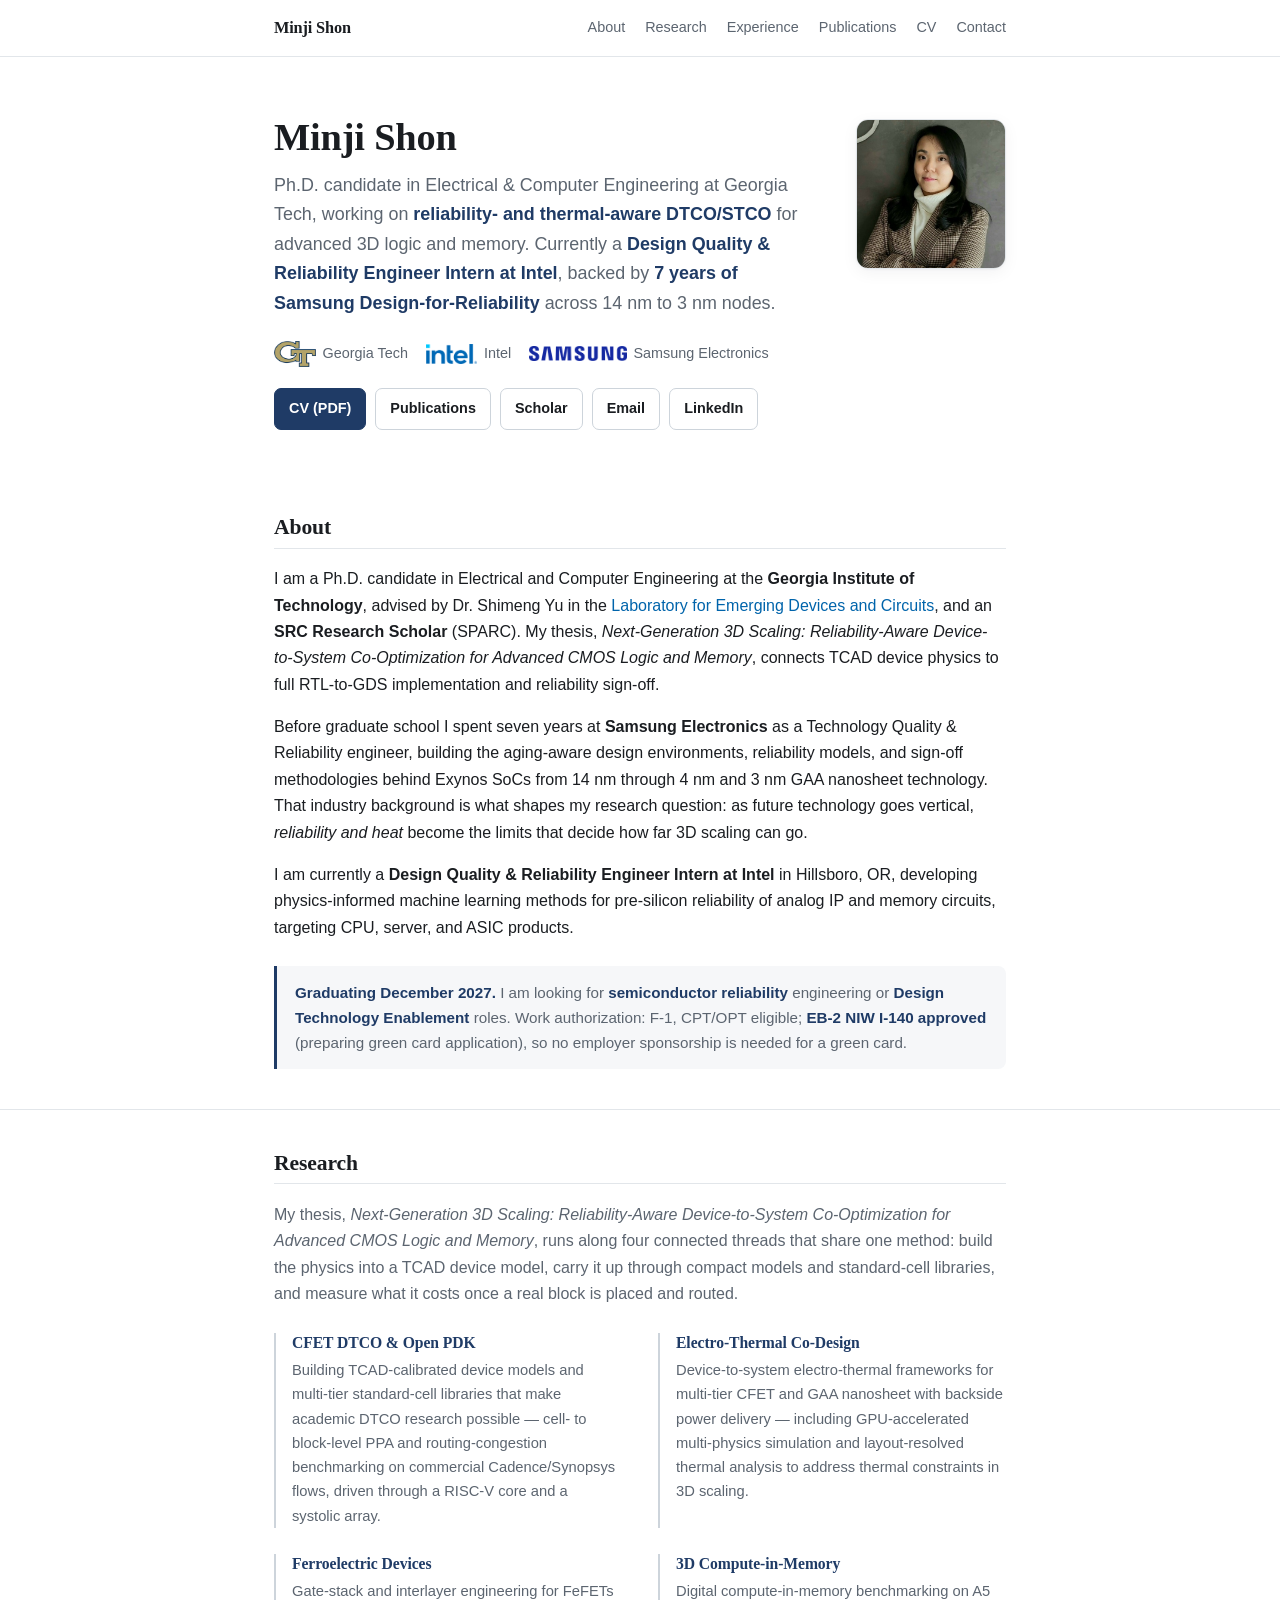
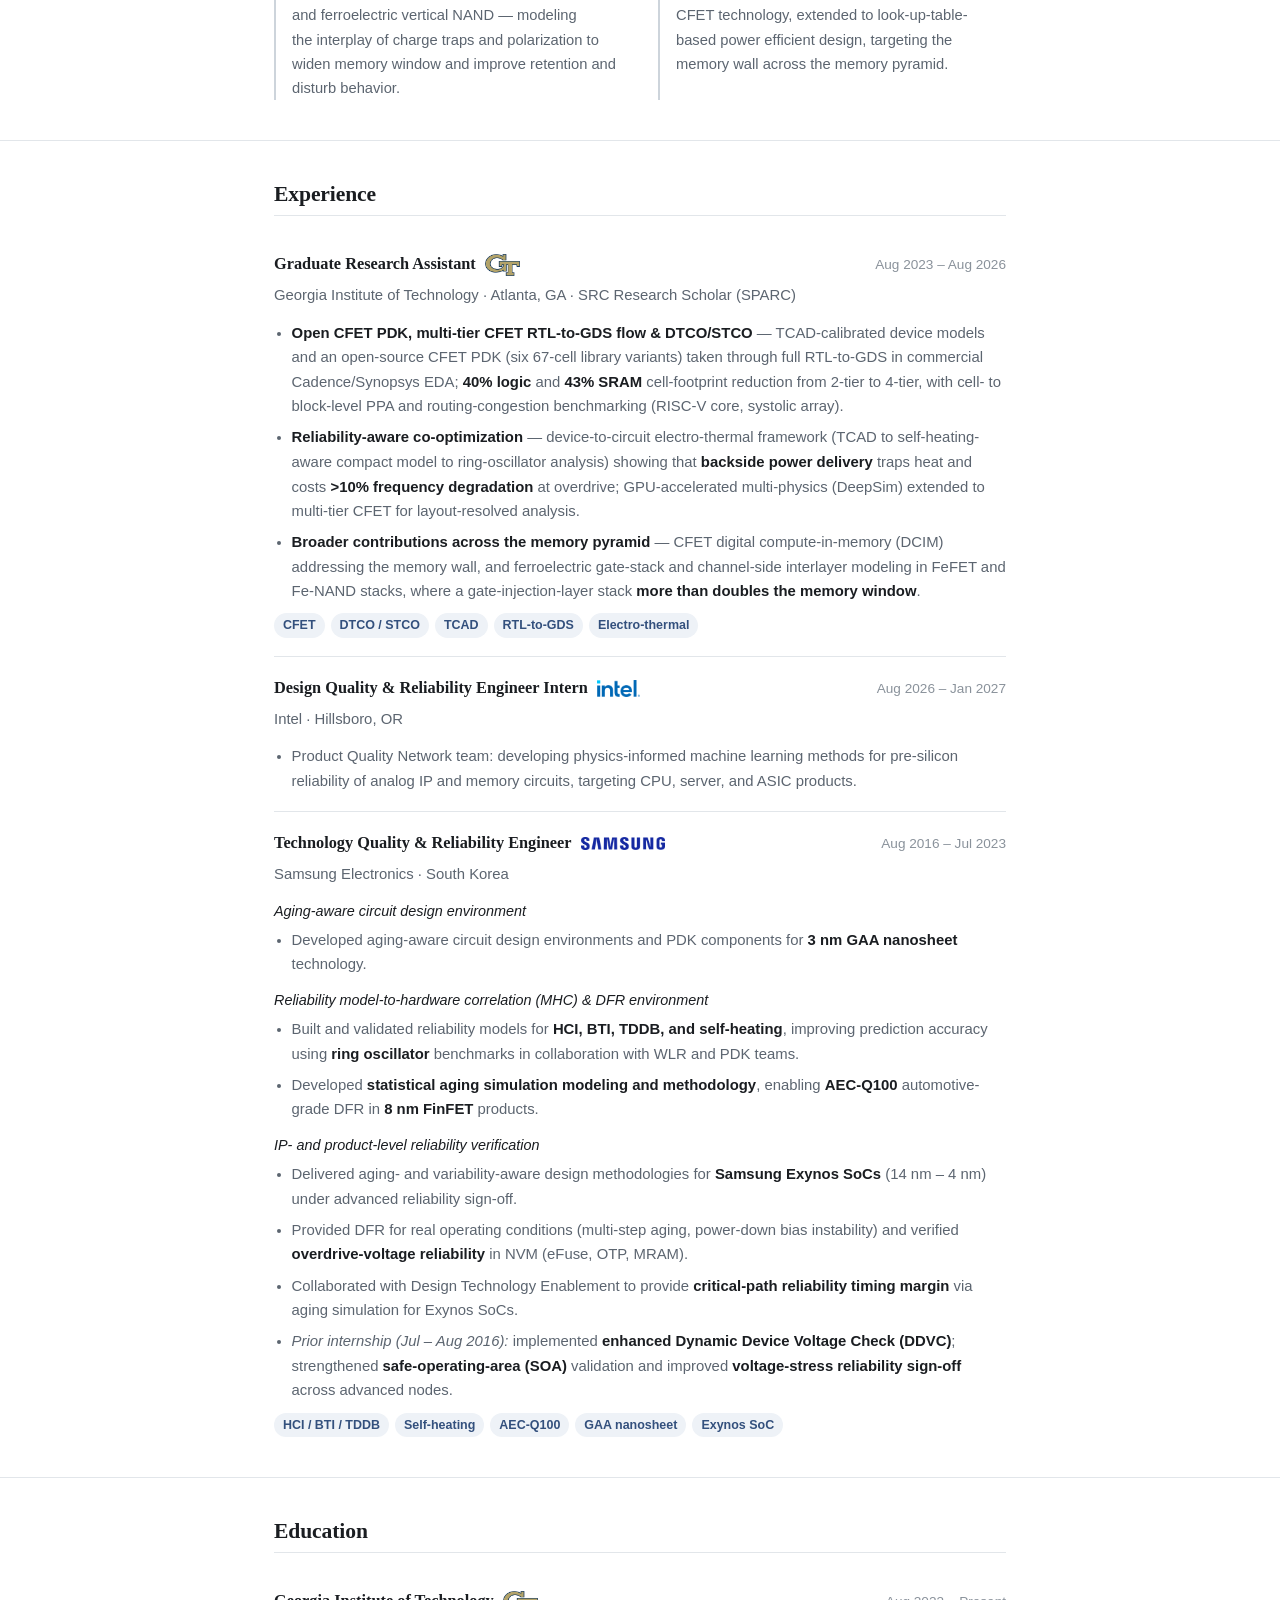
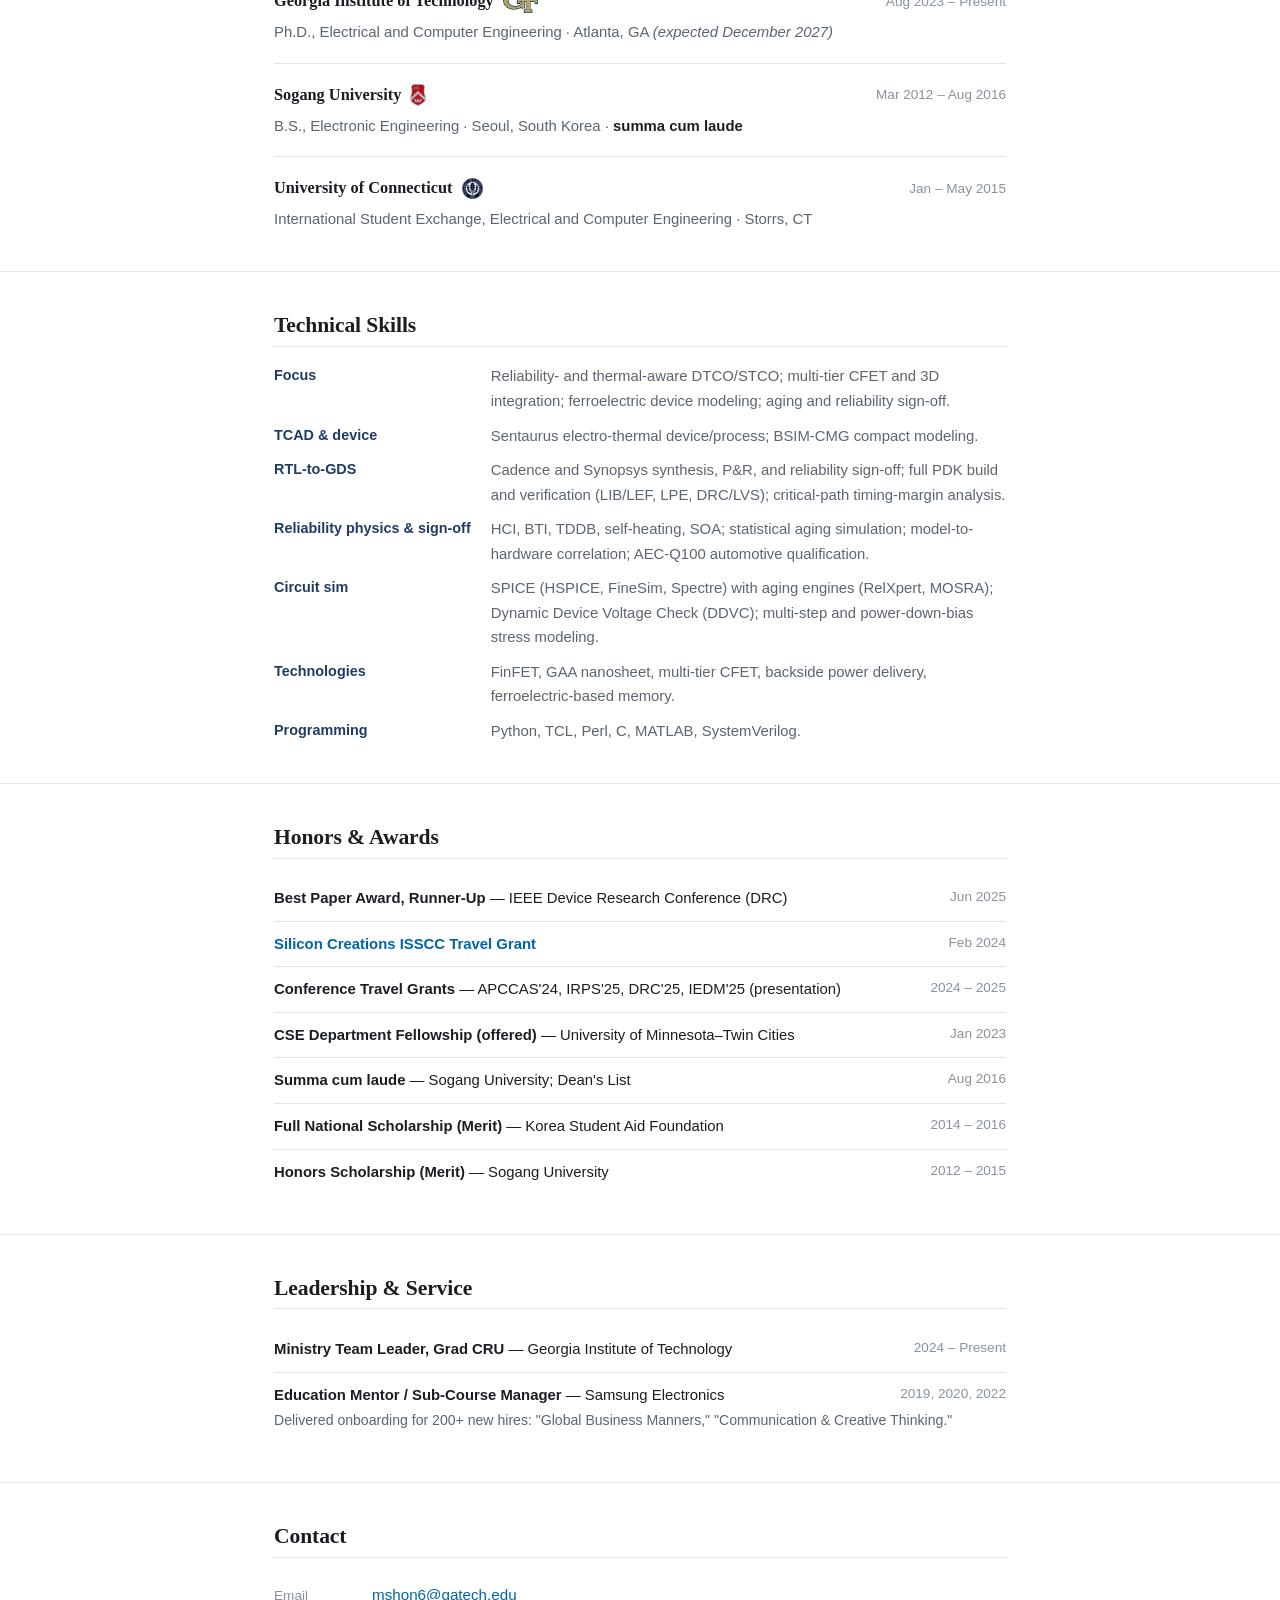
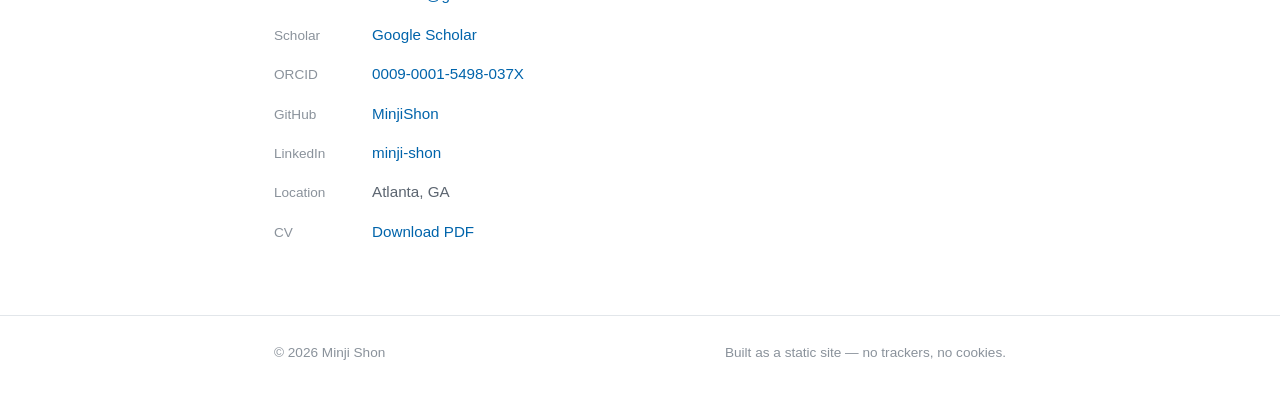
==== index.html @ 0f2928ae "Link the MATRIX PDK org from [T1]; rewrite the Research summary [T1] now carries an "Open PDK on Git" ====
<!DOCTYPE html>
<html lang="en">
<head>
<meta charset="utf-8">
<meta name="viewport" content="width=device-width, initial-scale=1">
<title>Minji Shon — Ph.D. Candidate, ECE @ Georgia Tech</title>
<meta name="description" content="Minji Shon — Ph.D. candidate in ECE at Georgia Tech working on reliability- and thermal-aware DTCO/STCO for advanced 3D logic and memory (CFET, GAA nanosheet); reliability intern at Intel, with 7 years of Samsung Design-for-Reliability experience.">
<meta name="author" content="Minji Shon">
<link rel="canonical" href="https://minjishon.github.io/">

<!-- Open Graph -->
<meta property="og:type" content="website">
<meta property="og:title" content="Minji Shon — Ph.D. Candidate, ECE @ Georgia Tech">
<meta property="og:description" content="Reliability- and thermal-aware DTCO/STCO for advanced 3D logic and memory (CFET, GAA nanosheet). Ph.D. candidate at Georgia Tech, reliability intern at Intel; 7 years of Samsung Design-for-Reliability.">
<meta property="og:url" content="https://minjishon.github.io/">
<meta property="og:image" content="https://minjishon.github.io/assets/og-card.png">
<meta property="og:image:width" content="1200">
<meta property="og:image:height" content="630">
<meta property="og:image:alt" content="Minji Shon — Ph.D. Candidate, Electrical &amp; Computer Engineering, Georgia Tech">
<meta name="twitter:card" content="summary_large_image">

<link rel="stylesheet" href="assets/style.css">
<link rel="icon" href="data:image/svg+xml,<svg xmlns='http://www.w3.org/2000/svg' viewBox='0 0 100 100'><text y='.9em' font-size='90' font-family='Georgia,serif' font-weight='700' fill='%231f3b66'>M</text></svg>">

<!-- Structured data: links this site, ORCID, Scholar, GitHub and LinkedIn as one identity. -->
<script type="application/ld+json">
{
  "@context": "https://schema.org",
  "@type": "Person",
  "name": "Minji Shon",
  "givenName": "Minji",
  "familyName": "Shon",
  "url": "https://minjishon.github.io/",
  "image": "https://minjishon.github.io/assets/Minji_Shon.jpg",
  "jobTitle": "Ph.D. Candidate, Electrical and Computer Engineering",
  "email": "mailto:mshon6@gatech.edu",
  "description": "Ph.D. candidate in ECE at Georgia Tech working on reliability- and thermal-aware DTCO/STCO for advanced 3D logic and memory, with seven years of Samsung Design-for-Reliability experience.",
  "affiliation": {
    "@type": "CollegeOrUniversity",
    "name": "Georgia Institute of Technology",
    "url": "https://www.gatech.edu/"
  },
  "alumniOf": {
    "@type": "CollegeOrUniversity",
    "name": "Sogang University",
    "url": "https://www.sogang.ac.kr/"
  },
  "address": {
    "@type": "PostalAddress",
    "addressLocality": "Atlanta",
    "addressRegion": "GA",
    "addressCountry": "US"
  },
  "knowsAbout": [
    "Design-Technology Co-Optimization (DTCO)",
    "Complementary FET (CFET)",
    "Gate-all-around nanosheet transistors",
    "Semiconductor device reliability",
    "TCAD device modeling",
    "Electro-thermal co-design",
    "Ferroelectric devices and memory",
    "Compute-in-memory"
  ],
  "identifier": {
    "@type": "PropertyValue",
    "propertyID": "ORCID",
    "value": "0009-0001-5498-037X",
    "url": "https://orcid.org/0009-0001-5498-037X"
  },
  "sameAs": [
    "https://orcid.org/0009-0001-5498-037X",
    "https://scholar.google.co.kr/citations?user=EkPN47cAAAAJ&hl=en",
    "https://github.com/MinjiShon",
    "https://www.linkedin.com/in/minji-shon-707b04209"
  ]
}
</script>
</head>
<body>

<nav class="site-nav">
  <div class="wrap">
    <a class="brand" href="index.html">Minji Shon</a>
    <div class="nav-links">
      <a href="#about">About</a>
      <a href="#research">Research</a>
      <a href="#experience">Experience</a>
      <a href="publications.html">Publications</a>
      <a href="cv.html">CV</a>
      <a href="#contact">Contact</a>
    </div>
  </div>
</nav>

<header class="hero">
  <div class="wrap">
    <div class="hero-grid">
      <div class="hero-text">
        <h1>Minji Shon</h1>
        <p class="tagline">
          Ph.D. candidate in Electrical &amp; Computer Engineering at Georgia Tech, working on
          <strong>reliability- and thermal-aware DTCO/STCO</strong> for advanced 3D logic and memory.
          Currently a <strong>Design Quality &amp; Reliability Engineer Intern at Intel</strong>, backed by
          <strong>7 years of Samsung Design-for-Reliability</strong> across 14 nm to 3 nm nodes.
        </p>

        <div class="affil-row">
          <span class="affil"><img src="assets/logos/gatech.png" alt="Georgia Institute of Technology"> Georgia Tech</span>
          <span class="affil"><img src="assets/logos/intel.png" alt="Intel"> Intel</span>
          <span class="affil"><img src="assets/logos/samsung.png" alt="Samsung Electronics"> Samsung Electronics</span>
        </div>

        <div class="actions">
          <a class="btn btn-primary" href="assets/Minji_Shon_CV.pdf">CV (PDF)</a>
          <a class="btn" href="publications.html">Publications</a>
          <a class="btn" href="https://scholar.google.co.kr/citations?user=EkPN47cAAAAJ&amp;hl=en" target="_blank" rel="me noopener">Scholar</a>
          <a class="btn" href="mailto:mshon6@gatech.edu">Email</a>
          <a class="btn" href="https://www.linkedin.com/in/minji-shon-707b04209" rel="me noopener" target="_blank">LinkedIn</a>
        </div>
      </div>

      <!-- Square portrait. If the file is missing, this block removes itself. -->
      <div class="hero-photo">
        <img src="assets/Minji_Shon.jpg" alt="Portrait of Minji Shon"
             width="150" height="150"
             onerror="this.closest('.hero-photo').remove()">
      </div>
    </div>
  </div>
</header>

<main>

<section id="about">
  <div class="wrap">
    <h2>About</h2>
    <p>
      I am a Ph.D. candidate in Electrical and Computer Engineering at the
      <strong>Georgia Institute of Technology</strong>, advised by Dr. Shimeng Yu in the
      <a href="https://shimeng.ece.gatech.edu/" target="_blank" rel="noopener">Laboratory for Emerging Devices and Circuits</a>,
      and an <strong>SRC Research Scholar</strong> (SPARC).
      My thesis, <em>Next-Generation 3D Scaling: Reliability-Aware Device-to-System
      Co-Optimization for Advanced CMOS Logic and Memory</em>, connects TCAD device physics to
      full RTL-to-GDS implementation and reliability sign-off.
    </p>
    <p>
      Before graduate school I spent seven years at <strong>Samsung Electronics</strong> as a
      Technology Quality &amp; Reliability engineer, building the aging-aware design environments,
      reliability models, and sign-off methodologies behind Exynos SoCs from 14 nm through 4 nm and
      3 nm GAA nanosheet technology. That industry background is what shapes my research question:
      as future technology goes vertical, <em>reliability and heat</em> become the limits
      that decide how far 3D scaling can go.
    </p>
    <p>
      I am currently a <strong>Design Quality &amp; Reliability Engineer Intern at Intel</strong>
      in Hillsboro, OR, developing physics-informed machine learning methods for pre-silicon
      reliability of analog IP and memory circuits, targeting CPU, server, and ASIC products.
    </p>

    <p class="availability">
      <strong>Graduating December 2027.</strong> I am looking for <strong>semiconductor reliability</strong>
      engineering or <strong>Design Technology Enablement</strong> roles.
      Work authorization: F-1, CPT/OPT eligible; <strong>EB-2 NIW I-140 approved</strong> (preparing green card application), so no
      employer sponsorship is needed for a green card.
    </p>
  </div>
</section>

<section id="research">
  <div class="wrap">
    <h2>Research</h2>
    <p class="muted" style="margin-bottom:1.6em;">
      My thesis, <em>Next-Generation 3D Scaling: Reliability-Aware Device-to-System
      Co-Optimization for Advanced CMOS Logic and Memory</em>, runs along four connected threads
      that share one method: build the physics into a TCAD device model, carry it up through
      compact models and standard-cell libraries, and measure what it costs once a real block is
      placed and routed.
    </p>

    <div class="research-grid">

      <div class="research-item">
        <h3>CFET DTCO &amp; Open PDK</h3>
        <p>
          Building TCAD-calibrated device models and multi-tier standard-cell libraries that make
          academic DTCO research possible — cell- to block-level PPA and routing-congestion
          benchmarking on commercial Cadence/Synopsys flows, driven through a RISC-V core and a
          systolic array.
        </p>
      </div>

      <div class="research-item">
        <h3>Electro-Thermal Co-Design</h3>
        <p>
          Device-to-system electro-thermal frameworks for multi-tier CFET and GAA nanosheet with
          backside power delivery — including GPU-accelerated multi-physics simulation and
          layout-resolved thermal analysis to address thermal constraints in 3D scaling.
        </p>
      </div>

      <div class="research-item">
        <h3>Ferroelectric Devices</h3>
        <p>
          Gate-stack and interlayer engineering for FeFETs and ferroelectric vertical NAND —
          modeling the interplay of charge traps and polarization to widen memory window and
          improve retention and disturb behavior.
        </p>
      </div>

      <div class="research-item">
        <h3>3D Compute-in-Memory</h3>
        <p>
          Digital compute-in-memory benchmarking on A5 CFET technology, extended to
          look-up-table-based power efficient design, targeting the memory wall across the memory pyramid.
        </p>
      </div>

    </div>
  </div>
</section>

<section id="experience">
  <div class="wrap">
    <h2>Experience</h2>

    <div class="entry">
      <div class="entry-head">
        <span class="entry-title">Graduate Research Assistant</span>
        <span class="exp-logo"><img src="assets/logos/gatech.png" alt=""></span>
      </div>
      <div class="entry-date">Aug 2023 – Aug 2026</div>
      <div class="entry-sub">Georgia Institute of Technology · Atlanta, GA · SRC Research Scholar (SPARC)</div>
      <div class="entry-body">
        <ul>
          <li><strong>Open CFET PDK, multi-tier CFET RTL-to-GDS flow &amp; DTCO/STCO</strong> — TCAD-calibrated
            device models and an open-source CFET PDK (six 67-cell library variants) taken through full
            RTL-to-GDS in commercial Cadence/Synopsys EDA; <strong>40% logic</strong> and
            <strong>43% SRAM</strong> cell-footprint reduction from 2-tier to 4-tier, with cell- to
            block-level PPA and routing-congestion benchmarking (RISC-V core, systolic array).</li>
          <li><strong>Reliability-aware co-optimization</strong> — device-to-circuit electro-thermal
            framework (TCAD to self-heating-aware compact model to ring-oscillator analysis) showing that
            <strong>backside power delivery</strong> traps heat and costs <strong>&gt;10% frequency
            degradation</strong> at overdrive; GPU-accelerated multi-physics (DeepSim) extended to
            multi-tier CFET for layout-resolved analysis.</li>
          <li><strong>Broader contributions across the memory pyramid</strong> — CFET digital
            compute-in-memory (DCIM) addressing the memory wall, and ferroelectric gate-stack and
            channel-side interlayer modeling in FeFET and Fe-NAND stacks, where a gate-injection-layer
            stack <strong>more than doubles the memory window</strong>.</li>
        </ul>
        <div class="tags">
          <span class="tag">CFET</span>
          <span class="tag">DTCO / STCO</span>
          <span class="tag">TCAD</span>
          <span class="tag">RTL-to-GDS</span>
          <span class="tag">Electro-thermal</span>
        </div>
      </div>
    </div>

    <div class="entry">
      <div class="entry-head">
        <span class="entry-title">Design Quality &amp; Reliability Engineer Intern</span>
        <span class="exp-logo"><img src="assets/logos/intel.png" alt=""></span>
      </div>
      <div class="entry-date">Aug 2026 – Jan 2027</div>
      <div class="entry-sub">Intel · Hillsboro, OR</div>
      <div class="entry-body">
        <ul>
          <li>Product Quality Network team: developing physics-informed machine learning methods for
            pre-silicon reliability of analog IP and memory circuits, targeting CPU, server, and
            ASIC products.</li>
        </ul>
      </div>
    </div>

    <div class="entry">
      <div class="entry-head">
        <span class="entry-title">Technology Quality &amp; Reliability Engineer</span>
        <span class="exp-logo"><img src="assets/logos/samsung.png" alt=""></span>
      </div>
      <div class="entry-date">Aug 2016 – Jul 2023</div>
      <div class="entry-sub">Samsung Electronics · South Korea</div>
      <div class="entry-body">
        <div class="role-group">Aging-aware circuit design environment</div>
        <ul>
          <li>Developed aging-aware circuit design environments and PDK components for
            <strong>3 nm GAA nanosheet</strong> technology.</li>
        </ul>

        <div class="role-group">Reliability model-to-hardware correlation (MHC) &amp; DFR environment</div>
        <ul>
          <li>Built and validated reliability models for <strong>HCI, BTI, TDDB, and self-heating</strong>,
            improving prediction accuracy using <strong>ring oscillator</strong> benchmarks in
            collaboration with WLR and PDK teams.</li>
          <li>Developed <strong>statistical aging simulation modeling and methodology</strong>, enabling
            <strong>AEC-Q100</strong> automotive-grade DFR in <strong>8 nm FinFET</strong> products.</li>
        </ul>

        <div class="role-group">IP- and product-level reliability verification</div>
        <ul>
          <li>Delivered aging- and variability-aware design methodologies for
            <strong>Samsung Exynos SoCs</strong> (14 nm – 4 nm) under advanced reliability sign-off.</li>
          <li>Provided DFR for real operating conditions (multi-step aging, power-down bias instability)
            and verified <strong>overdrive-voltage reliability</strong> in NVM (eFuse, OTP, MRAM).</li>
          <li>Collaborated with Design Technology Enablement to provide
            <strong>critical-path reliability timing margin</strong> via aging simulation for Exynos SoCs.</li>
          <li><em>Prior internship (Jul – Aug 2016):</em> implemented <strong>enhanced Dynamic Device
            Voltage Check (DDVC)</strong>; strengthened <strong>safe-operating-area (SOA)</strong>
            validation and improved <strong>voltage-stress reliability sign-off</strong> across advanced nodes.</li>
        </ul>

        <div class="tags">
          <span class="tag">HCI / BTI / TDDB</span>
          <span class="tag">Self-heating</span>
          <span class="tag">AEC-Q100</span>
          <span class="tag">GAA nanosheet</span>
          <span class="tag">Exynos SoC</span>
        </div>
      </div>
    </div>

  </div>
</section>

<section id="education">
  <div class="wrap">
    <h2>Education</h2>

    <div class="entry">
      <div class="entry-head">
        <span class="entry-title">Georgia Institute of Technology</span>
        <span class="exp-logo"><img src="assets/logos/gatech.png" alt=""></span>
      </div>
      <div class="entry-date">Aug 2023 – Present</div>
      <div class="entry-sub">Ph.D., Electrical and Computer Engineering · Atlanta, GA <em>(expected December 2027)</em></div>
    </div>

    <div class="entry">
      <div class="entry-head">
        <span class="entry-title">Sogang University</span>
        <span class="exp-logo"><img src="assets/logos/sogang.png" alt=""></span>
      </div>
      <div class="entry-date">Mar 2012 – Aug 2016</div>
      <div class="entry-sub">B.S., Electronic Engineering · Seoul, South Korea · <strong>summa cum laude</strong></div>
    </div>

    <div class="entry">
      <div class="entry-head">
        <span class="entry-title">University of Connecticut</span>
        <span class="exp-logo"><img src="assets/logos/uconn.png" alt=""></span>
      </div>
      <div class="entry-date">Jan – May 2015</div>
      <div class="entry-sub">International Student Exchange, Electrical and Computer Engineering · Storrs, CT</div>
    </div>

  </div>
</section>

<section id="skills" class="skills">
  <div class="wrap">
    <h2>Technical Skills</h2>
    <dl>
      <dt>Focus</dt>
      <dd>Reliability- and thermal-aware DTCO/STCO; multi-tier CFET and 3D integration;
        ferroelectric device modeling; aging and reliability sign-off.</dd>

      <dt>TCAD &amp; device</dt>
      <dd>Sentaurus electro-thermal device/process; BSIM-CMG compact modeling.</dd>

      <dt>RTL-to-GDS</dt>
      <dd>Cadence and Synopsys synthesis, P&amp;R, and reliability sign-off;
        full PDK build and verification (LIB/LEF, LPE, DRC/LVS);
        critical-path timing-margin analysis.</dd>

      <dt>Reliability physics &amp; sign-off</dt>
      <dd>HCI, BTI, TDDB, self-heating, SOA; statistical aging simulation;
        model-to-hardware correlation; AEC-Q100 automotive qualification.</dd>

      <dt>Circuit sim</dt>
      <dd>SPICE (HSPICE, FineSim, Spectre) with aging engines (RelXpert, MOSRA);
        Dynamic Device Voltage Check (DDVC); multi-step and power-down-bias stress modeling.</dd>

      <dt>Technologies</dt>
      <dd>FinFET, GAA nanosheet, multi-tier CFET, backside power delivery,
        ferroelectric-based memory.</dd>

      <dt>Programming</dt>
      <dd>Python, TCL, Perl, C, MATLAB, SystemVerilog.</dd>
    </dl>
  </div>
</section>

<section id="awards">
  <div class="wrap">
    <h2>Honors &amp; Awards</h2>
    <ul class="list-rows">
      <li><span><strong>Best Paper Award, Runner-Up</strong> — IEEE Device Research Conference (DRC)</span>
          <span class="row-date">Jun 2025</span></li>
      <li><span><strong><a href="https://ece.gatech.edu/news/2024/02/ece-researchers-and-students-headline-isscc-2024" target="_blank" rel="noopener">Silicon Creations ISSCC Travel Grant</a></strong></span>
          <span class="row-date">Feb 2024</span></li>
      <li><span><strong>Conference Travel Grants</strong> — APCCAS'24, IRPS'25, DRC'25, IEDM'25 (presentation)</span>
          <span class="row-date">2024 – 2025</span></li>
      <li><span><strong>CSE Department Fellowship (offered)</strong> — University of Minnesota–Twin Cities</span>
          <span class="row-date">Jan 2023</span></li>
      <li><span><strong>Summa cum laude</strong> — Sogang University; Dean's List</span>
          <span class="row-date">Aug 2016</span></li>
      <li><span><strong>Full National Scholarship (Merit)</strong> — Korea Student Aid Foundation</span>
          <span class="row-date">2014 – 2016</span></li>
      <li><span><strong>Honors Scholarship (Merit)</strong> — Sogang University</span>
          <span class="row-date">2012 – 2015</span></li>
    </ul>
  </div>
</section>

<section id="service">
  <div class="wrap">
    <h2>Leadership &amp; Service</h2>
    <ul class="list-rows">
      <li><span><strong>Ministry Team Leader, Grad CRU</strong> — Georgia Institute of Technology</span>
          <span class="row-date">2024 – Present</span></li>
      <li><span><strong>Education Mentor / Sub-Course Manager</strong> — Samsung Electronics</span>
          <span class="row-date">2019, 2020, 2022</span>
          <span class="row-sub">Delivered onboarding for 200+ new hires: "Global Business Manners,"
            "Communication &amp; Creative Thinking."</span></li>
    </ul>
  </div>
</section>

<section id="contact">
  <div class="wrap">
    <h2>Contact</h2>
    <ul class="contact-list">
      <li><span class="label">Email</span> <a href="mailto:mshon6@gatech.edu">mshon6@gatech.edu</a></li>
      <li><span class="label">Scholar</span> <a href="https://scholar.google.co.kr/citations?user=EkPN47cAAAAJ&amp;hl=en" target="_blank" rel="me noopener">Google Scholar</a></li>
      <li><span class="label">ORCID</span> <a href="https://orcid.org/0009-0001-5498-037X" target="_blank" rel="me noopener">0009-0001-5498-037X</a></li>
      <li><span class="label">GitHub</span> <a href="https://github.com/MinjiShon" target="_blank" rel="me noopener">MinjiShon</a></li>
      <li><span class="label">LinkedIn</span> <a href="https://www.linkedin.com/in/minji-shon-707b04209" target="_blank" rel="me noopener">minji-shon</a></li>
      <li><span class="label">Location</span> <span class="muted">Atlanta, GA</span></li>
      <li><span class="label">CV</span> <a href="assets/Minji_Shon_CV.pdf">Download PDF</a></li>
    </ul>
  </div>
</section>

</main>

<footer class="site-footer">
  <div class="wrap" style="display:flex; flex-wrap:wrap; gap:8px 18px; justify-content:space-between; width:100%;">
    <span>© <span id="year">2026</span> Minji Shon</span>
    <span>Built as a static site — no trackers, no cookies.</span>
  </div>
</footer>

<script>
  document.getElementById('year').textContent = new Date().getFullYear();
</script>

</body>
</html>
---- assets/style.css ----
/* ============================================================
   Minji Shon — personal site
   Palette echoes the LaTeX CV: primary #0078C8, accent navy #1F3B66
   ============================================================ */

:root {
  --bg:          #ffffff;
  --bg-subtle:   #f6f7f9;
  --bg-card:     #ffffff;
  --text:        #1a1d21;
  --text-muted:  #5c6570;
  --text-faint:  #8a929b;
  --accent:      #1f3b66;
  --link:        #0064ab;
  --link-hover:  #0078c8;
  --border:      #e2e6ea;
  --border-strong: #cdd4db;
  --tag-bg:      #eef2f7;
  --tag-text:    #33507d;
  --shadow:      0 1px 2px rgba(16, 24, 40, .04), 0 4px 16px rgba(16, 24, 40, .05);

  --serif: "Charter", "Bitstream Charter", "Sitka Text", Cambria, Georgia, serif;
  --sans: -apple-system, BlinkMacSystemFont, "Segoe UI", Roboto, "Helvetica Neue", Arial, sans-serif;
  --mono: ui-monospace, SFMono-Regular, "SF Mono", Menlo, Consolas, monospace;

  --maxw: 780px;
}

@media (prefers-color-scheme: dark) {
  :root {
    --bg:          #14171a;
    --bg-subtle:   #1b1f23;
    --bg-card:     #1b1f23;
    --text:        #e6e9ec;
    --text-muted:  #a5aeb8;
    --text-faint:  #79838e;
    --accent:      #9dc0ee;
    --link:        #6cb6f0;
    --link-hover:  #97cdf7;
    --border:      #2b3238;
    --border-strong: #3c454e;
    --tag-bg:      #232c38;
    --tag-text:    #a8c4e6;
    --shadow:      0 1px 2px rgba(0, 0, 0, .3), 0 4px 16px rgba(0, 0, 0, .25);
  }
}

*, *::before, *::after { box-sizing: border-box; }

html { -webkit-text-size-adjust: 100%; scroll-behavior: smooth; }

body {
  margin: 0;
  background: var(--bg);
  color: var(--text);
  font-family: var(--sans);
  font-size: 16px;
  line-height: 1.65;
  -webkit-font-smoothing: antialiased;
}

/* ---------- Layout ---------- */

.wrap {
  max-width: var(--maxw);
  margin: 0 auto;
  padding: 0 24px;
}

section { padding: 40px 0; border-top: 1px solid var(--border); }
section:first-of-type { border-top: none; }

/* ---------- Typography ---------- */

h1, h2, h3, h4 {
  font-family: var(--serif);
  font-weight: 700;
  line-height: 1.25;
  margin: 0 0 .5em;
  letter-spacing: -.005em;
}

h1 { font-size: 2.4rem; }

h2 {
  font-size: 1.35rem;
  margin-bottom: 1.1rem;
  padding-bottom: .4rem;
  border-bottom: 1px solid var(--border);
}

h3 { font-size: 1.05rem; margin-bottom: .3em; }

p { margin: 0 0 1em; }
p:last-child { margin-bottom: 0; }

a { color: var(--link); text-decoration: none; }
a:hover { color: var(--link-hover); text-decoration: underline; }

strong { font-weight: 650; color: var(--text); }

.muted { color: var(--text-muted); }
.small { font-size: .875rem; }

/* ---------- Header / nav ---------- */

.site-nav {
  position: sticky;
  top: 0;
  z-index: 50;
  background: color-mix(in srgb, var(--bg) 88%, transparent);
  backdrop-filter: saturate(180%) blur(12px);
  -webkit-backdrop-filter: saturate(180%) blur(12px);
  border-bottom: 1px solid var(--border);
}

.site-nav .wrap {
  display: flex;
  align-items: center;
  justify-content: space-between;
  gap: 16px;
  height: 56px;
}

.site-nav .brand {
  font-family: var(--serif);
  font-weight: 700;
  font-size: 1.02rem;
  color: var(--text);
  letter-spacing: -.01em;
  white-space: nowrap;
}
.site-nav .brand:hover { text-decoration: none; color: var(--link); }

.nav-links {
  display: flex;
  gap: 20px;
  align-items: center;
  font-size: .9rem;
  flex-wrap: wrap;
  justify-content: flex-end;
}

.nav-links a { color: var(--text-muted); }
.nav-links a:hover { color: var(--link); text-decoration: none; }
.nav-links a.active { color: var(--text); font-weight: 600; }

/* ---------- Hero ---------- */

.hero { padding: 56px 0 44px; }

.hero h1 { margin-bottom: .25em; }

/* Hero: text left, portrait right. If assets/photo.jpg is absent the
   .hero-photo block removes itself (see onerror in index.html). */
.hero-grid {
  display: flex;
  gap: 34px;
  align-items: flex-start;
}

.hero-text { flex: 1 1 auto; min-width: 0; }
.hero-photo { flex: 0 0 auto; padding-top: 6px; }

.hero-photo img {
  width: 150px;
  height: 150px;
  object-fit: cover;
  border-radius: 12px;
  border: 1px solid var(--border);
  box-shadow: var(--shadow);
  display: block;
}

@media (max-width: 640px) {
  .hero-grid { flex-direction: column-reverse; align-items: flex-start; gap: 20px; }
  .hero-photo { padding-top: 0; }
  .hero-photo img { width: 112px; height: 112px; }
}

.hero .tagline {
  font-size: 1.12rem;
  color: var(--text-muted);
  margin-bottom: 1.25em;
  max-width: 62ch;
}

.hero .tagline strong { color: var(--accent); font-weight: 650; }

.affil-row {
  display: flex;
  flex-wrap: wrap;
  align-items: center;
  gap: 10px 18px;
  margin-bottom: 1.5em;
  font-size: .9rem;
  color: var(--text-muted);
}

.affil {
  display: inline-flex;
  align-items: center;
  gap: 7px;
}

/* Logos are cropped to their content, so height directly controls the visible
   mark. Sized per logo for optical balance: wide wordmarks (samsung 6.5:1,
   intel 2.6:1) need less height than a compact monogram (gatech 1.6:1). */
.affil img { width: auto; height: 20px; }
.affil img[src*="gatech"]  { height: 26px; }
.affil img[src*="intel"]   { height: 20px; }
.affil img[src*="samsung"] { height: 15px; }

/* Colored marks read poorly on a dark page — render them as white silhouettes */
@media (prefers-color-scheme: dark) {
  .affil img, .exp-logo img { filter: brightness(0) invert(1) opacity(.9); }
}

.actions { display: flex; flex-wrap: wrap; gap: 9px; }

.btn {
  display: inline-flex;
  align-items: center;
  gap: 7px;
  padding: 8px 14px;
  white-space: nowrap;
  border-radius: 7px;
  border: 1px solid var(--border-strong);
  background: var(--bg-card);
  color: var(--text);
  font-size: .9rem;
  font-weight: 550;
  transition: background .15s, border-color .15s, transform .1s;
}
.btn:hover {
  text-decoration: none;
  border-color: var(--link);
  color: var(--link);
}
.btn:active { transform: translateY(1px); }

.btn-primary {
  background: var(--accent);
  border-color: var(--accent);
  color: #fff;
}
.btn-primary:hover {
  background: var(--link);
  border-color: var(--link);
  color: #fff;
}
@media (prefers-color-scheme: dark) {
  .btn-primary { color: #14171a; }
  .btn-primary:hover { color: #14171a; }
}

/* ---------- Availability callout ---------- */

.availability {
  margin-top: 1.6em;
  padding: 14px 18px;
  border-left: 3px solid var(--accent);
  background: var(--bg-subtle);
  border-radius: 0 8px 8px 0;
  font-size: .95rem;
  color: var(--text-muted);
}

.availability strong { color: var(--accent); font-weight: 650; }

/* ---------- Research areas (2 x 2, unboxed) ---------- */

.research-grid {
  display: grid;
  grid-template-columns: repeat(2, 1fr);
  gap: 26px 36px;
}

.research-item {
  border-left: 2px solid var(--border-strong);
  padding-left: 16px;
}

.research-item h3 {
  font-size: .98rem;
  margin-bottom: .35em;
  color: var(--accent);
}

.research-item p {
  font-size: .92rem;
  color: var(--text-muted);
  margin: 0;
  text-wrap: pretty;
}

@media (max-width: 620px) {
  .research-grid { grid-template-columns: 1fr; gap: 22px; }
}

/* ---------- Experience / education timeline ---------- */

.entry {
  display: grid;
  grid-template-columns: 1fr auto;
  gap: 4px 20px;
  padding: 18px 0;
  border-bottom: 1px solid var(--border);
}
.entry:last-child { border-bottom: none; padding-bottom: 0; }
.entry:first-child { padding-top: 0; }

.entry-head {
  display: flex;
  align-items: center;
  gap: 9px;
  flex-wrap: wrap;
}

.entry-title { font-family: var(--serif); font-weight: 700; font-size: 1.02rem; }

.exp-logo { display: inline-flex; align-items: center; }
.exp-logo img { width: auto; height: 18px; }
.exp-logo img[src*="gatech"]  { height: 22px; }
.exp-logo img[src*="intel"]   { height: 17px; }
.exp-logo img[src*="samsung"] { height: 13px; }
.exp-logo img[src*="sogang"]  { height: 22px; }
.exp-logo img[src*="uconn"]   { height: 21px; }

.entry-date {
  grid-column: 2;
  grid-row: 1;
  font-size: .85rem;
  color: var(--text-faint);
  white-space: nowrap;
  font-variant-numeric: tabular-nums;
  padding-top: .2em;
}

.entry-sub {
  grid-column: 1 / -1;
  font-size: .93rem;
  color: var(--text-muted);
  margin-top: 1px;
}

.entry-body { grid-column: 1 / -1; margin-top: .55em; }

.entry-body ul { margin: 0; padding-left: 1.1em; }
.entry-body li { margin-bottom: .45em; font-size: .93rem; color: var(--text-muted); }
.entry-body li:last-child { margin-bottom: 0; }
.entry-body li strong { color: var(--text); }

.role-group {
  font-style: italic;
  font-size: .9rem;
  color: var(--text);
  margin: .85em 0 .3em;
}
.role-group:first-child { margin-top: 0; }

/* ---------- Tags ---------- */

.tags { display: flex; flex-wrap: wrap; gap: 6px; margin-top: .6em; }

.tag {
  display: inline-block;
  padding: 2px 9px;
  border-radius: 999px;
  background: var(--tag-bg);
  color: var(--tag-text);
  font-size: .78rem;
  font-weight: 550;
  white-space: nowrap;
}

/* ---------- Skills ---------- */

.skills dl { margin: 0; display: grid; grid-template-columns: max-content 1fr; gap: 10px 20px; }
.skills dt { font-weight: 650; font-size: .9rem; color: var(--accent); }
.skills dd { margin: 0; font-size: .93rem; color: var(--text-muted); }

@media (max-width: 620px) {
  .skills dl { grid-template-columns: 1fr; gap: 2px 0; }
  .skills dd { margin-bottom: 12px; }
}

/* ---------- Publications ---------- */

.pub-group { margin-bottom: 34px; }
.pub-group:last-child { margin-bottom: 0; }

.pub-group > h3 {
  font-size: 1.02rem;
  color: var(--accent);
  margin-bottom: .8em;
  padding-bottom: .35em;
  border-bottom: 1px dashed var(--border-strong);
}

.pub {
  display: grid;
  grid-template-columns: 3.1rem 1fr;
  gap: 0 12px;
  padding: 13px 0;
  border-bottom: 1px solid var(--border);
}
.pub:last-child { border-bottom: none; }

.pub-id {
  font-family: var(--mono);
  font-size: .78rem;
  color: var(--text-faint);
  padding-top: .28em;
}

.pub-title { font-size: .97rem; font-weight: 600; margin-bottom: .2em; }
.pub-authors { font-size: .89rem; color: var(--text-muted); margin-bottom: .15em; }
.pub-authors .me { font-weight: 700; color: var(--text); }
.pub-venue { font-size: .87rem; color: var(--text-faint); }
.pub-venue .venue-name { font-weight: 600; color: var(--text-muted); }

.pub-links { margin-top: .35em; display: flex; gap: 10px; flex-wrap: wrap; }

.pub-links a {
  font-size: .8rem;
  font-weight: 600;
  padding: 1px 8px;
  border: 1px solid var(--border-strong);
  border-radius: 5px;
}
.pub-links a:hover { text-decoration: none; border-color: var(--link); }

.badge {
  display: inline-block;
  font-size: .72rem;
  font-weight: 700;
  padding: 1px 7px;
  border-radius: 4px;
  vertical-align: 2px;
  margin-left: 6px;
  letter-spacing: .02em;
  text-transform: uppercase;
}
.badge-prep { background: var(--tag-bg); color: var(--tag-text); }

.note { font-size: .84rem; color: var(--text-faint); margin-bottom: 1.6em; }

@media (max-width: 520px) {
  .pub { grid-template-columns: 1fr; }
  .pub-id { padding-top: 0; margin-bottom: .2em; }
}

/* ---------- Awards / service lists ---------- */

.list-rows { margin: 0; padding: 0; list-style: none; }

.list-rows li {
  display: grid;
  grid-template-columns: 1fr auto;
  gap: 2px 20px;
  padding: 10px 0;
  border-bottom: 1px solid var(--border);
  font-size: .93rem;
}
.list-rows li:last-child { border-bottom: none; }

.list-rows .row-date {
  font-size: .85rem;
  color: var(--text-faint);
  white-space: nowrap;
  font-variant-numeric: tabular-nums;
}

.list-rows .row-sub {
  grid-column: 1 / -1;
  font-size: .88rem;
  color: var(--text-muted);
}

@media (max-width: 520px) {
  .list-rows li, .entry { grid-template-columns: 1fr; }
  .entry-date, .list-rows .row-date { grid-column: 1; grid-row: auto; padding-top: 0; }
}

/* ---------- CV page ---------- */

.pdf-frame {
  width: 100%;
  height: 88vh;
  min-height: 520px;
  border: 1px solid var(--border);
  border-radius: 10px;
  background: var(--bg-subtle);
}

/* ---------- Contact ---------- */

.contact-list { list-style: none; margin: 0; padding: 0; }

.contact-list li {
  display: flex;
  gap: 10px;
  align-items: baseline;
  padding: 7px 0;
  font-size: .95rem;
}

.contact-list .label {
  width: 5.5rem;
  flex: none;
  color: var(--text-faint);
  font-size: .85rem;
}

/* ---------- Footer ---------- */

.site-footer {
  border-top: 1px solid var(--border);
  margin-top: 24px;
  padding: 26px 0 40px;
  font-size: .85rem;
  color: var(--text-faint);
  display: flex;
  flex-wrap: wrap;
  gap: 8px 18px;
  justify-content: space-between;
}

/* ---------- Motion ---------- */

@media (prefers-reduced-motion: reduce) {
  html { scroll-behavior: auto; }
  * { transition: none !important; }
}

/* ---------- Print ---------- */

@media print {
  .site-nav, .actions, .site-footer, .pdf-frame { display: none; }
  body { font-size: 11pt; }
  section { padding: 12px 0; }
}
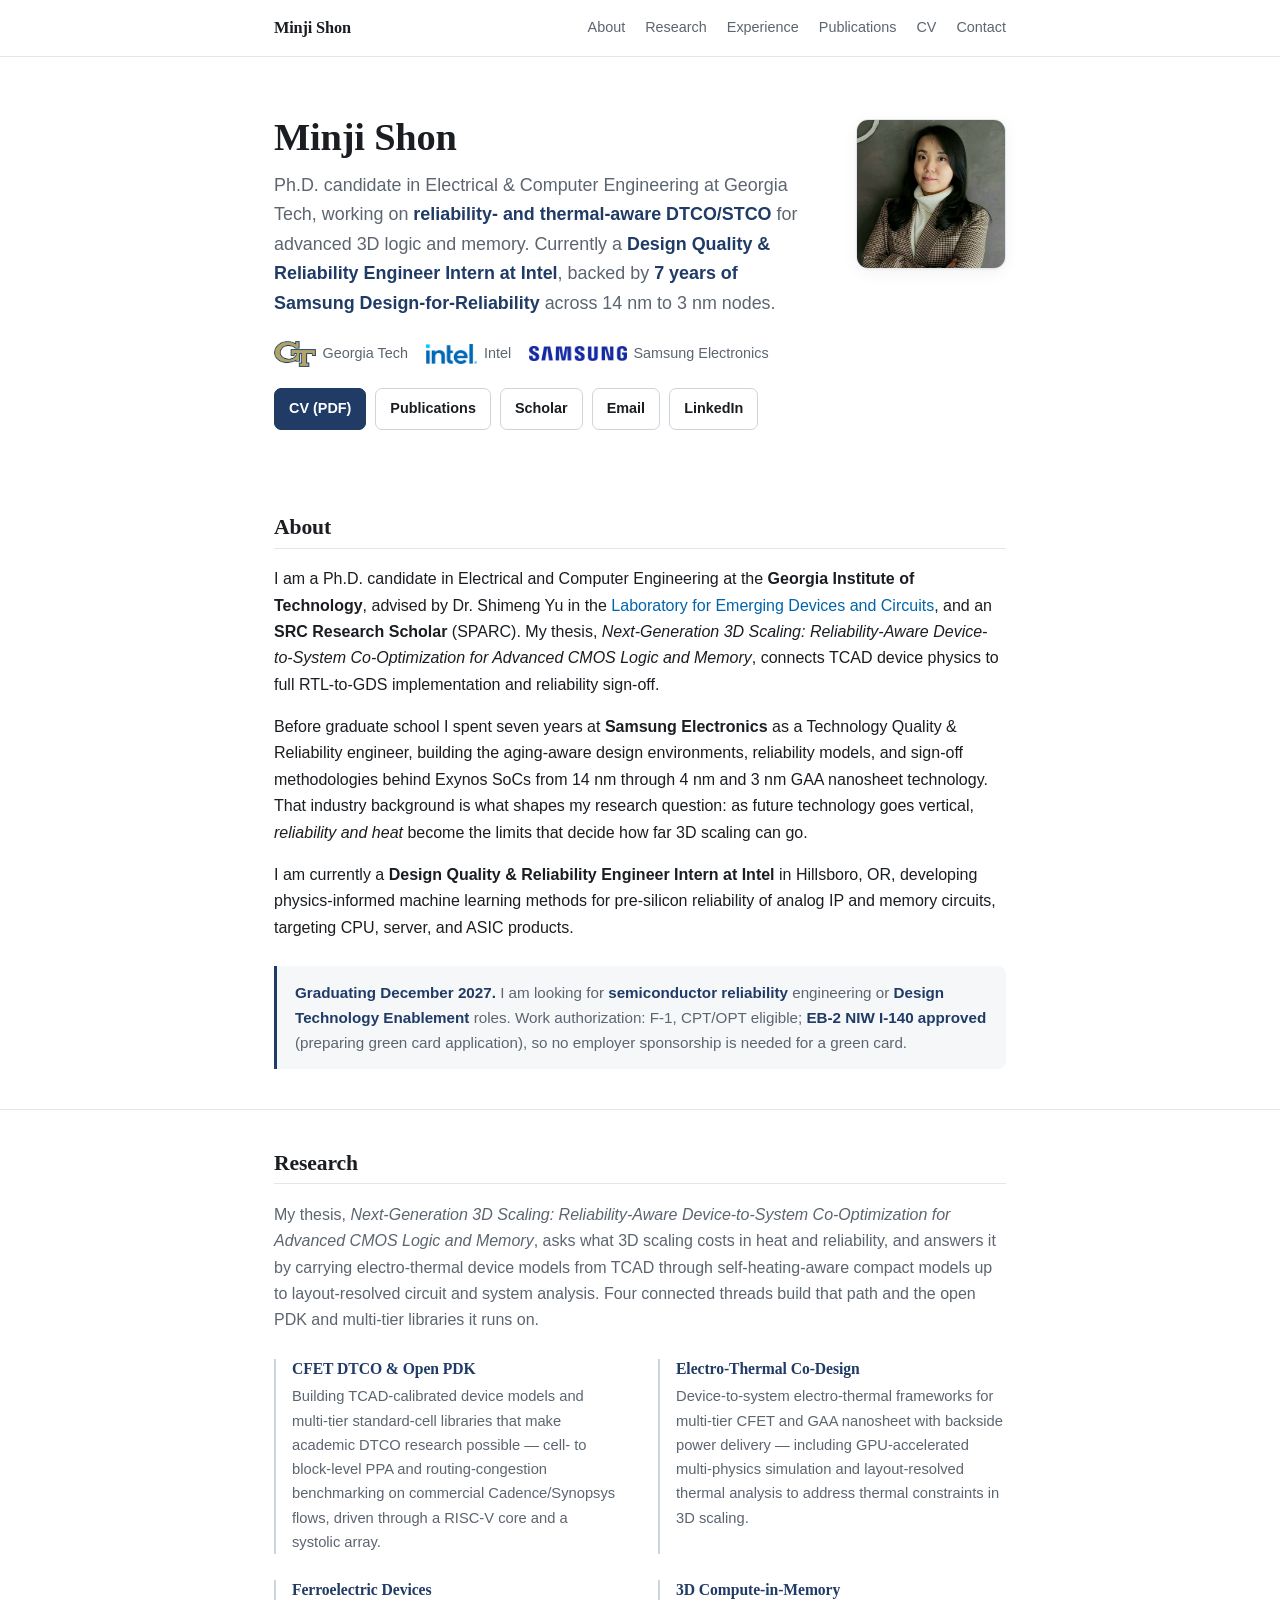
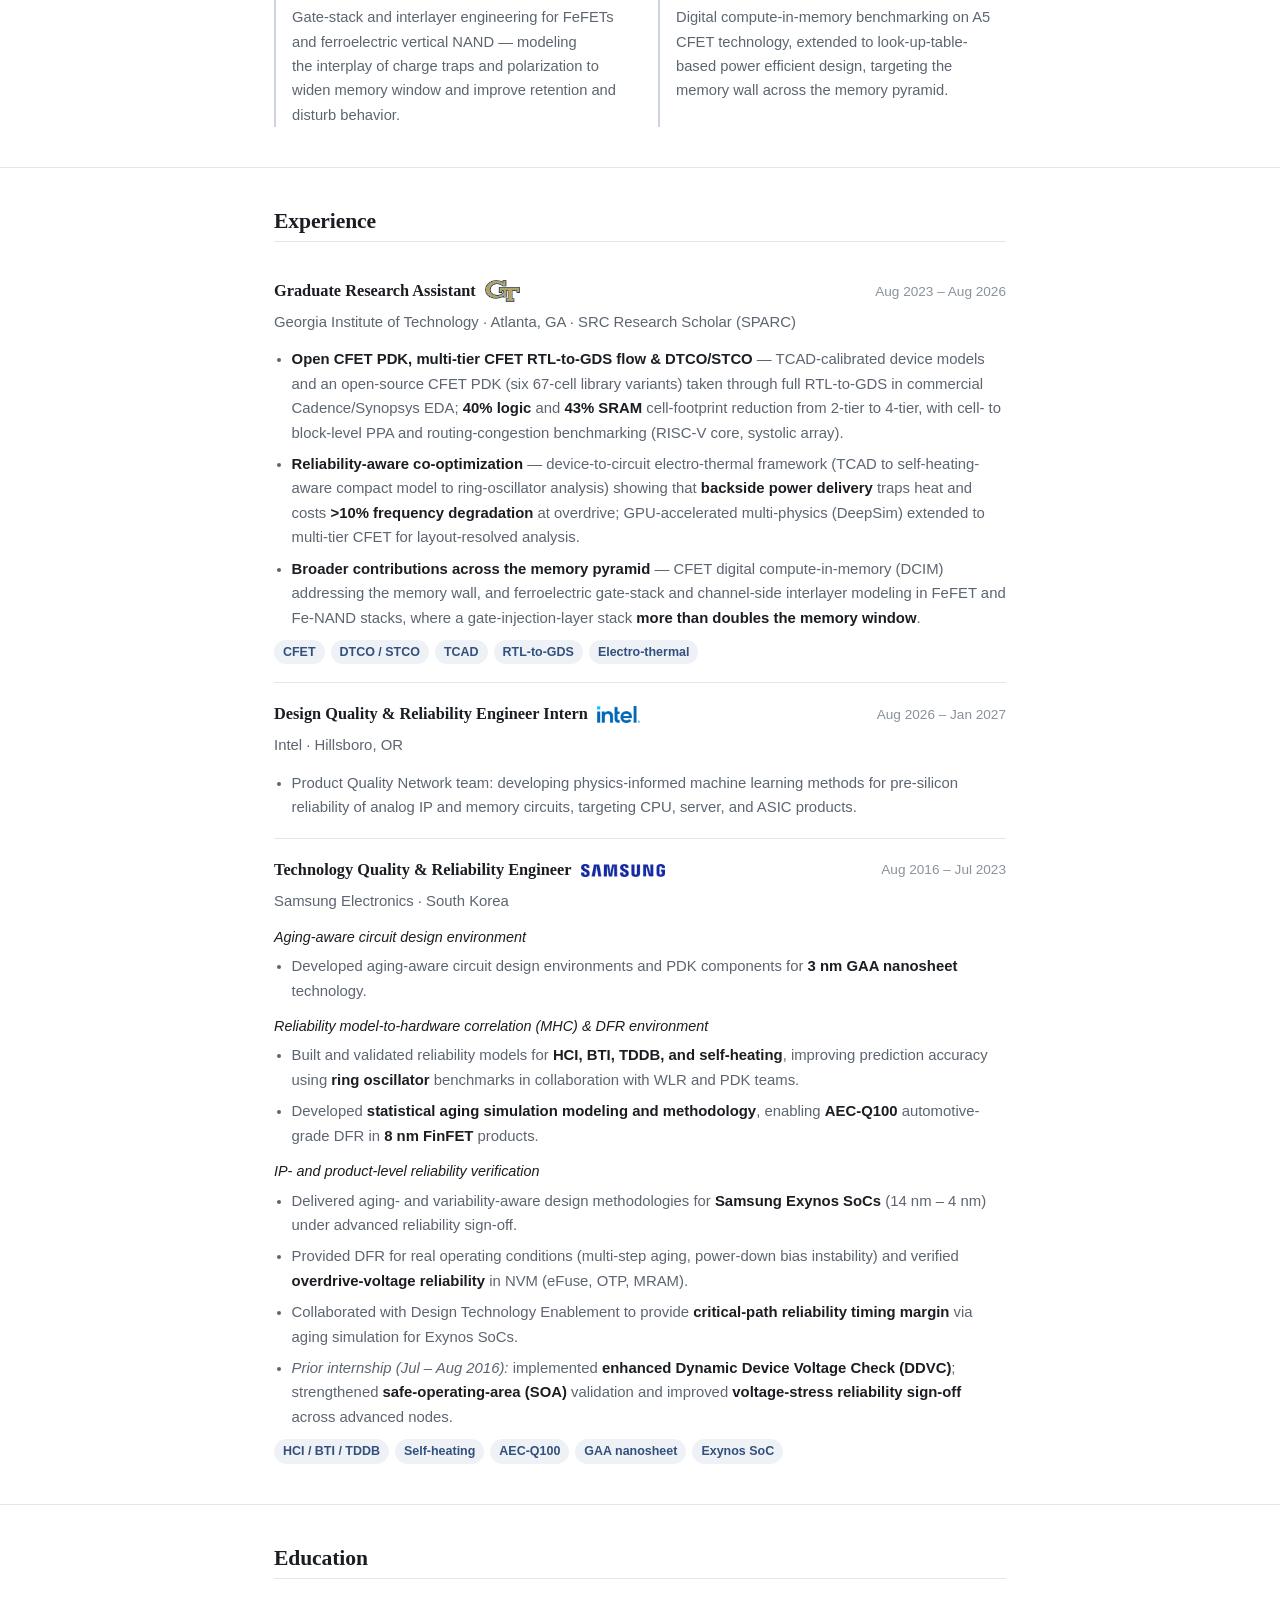
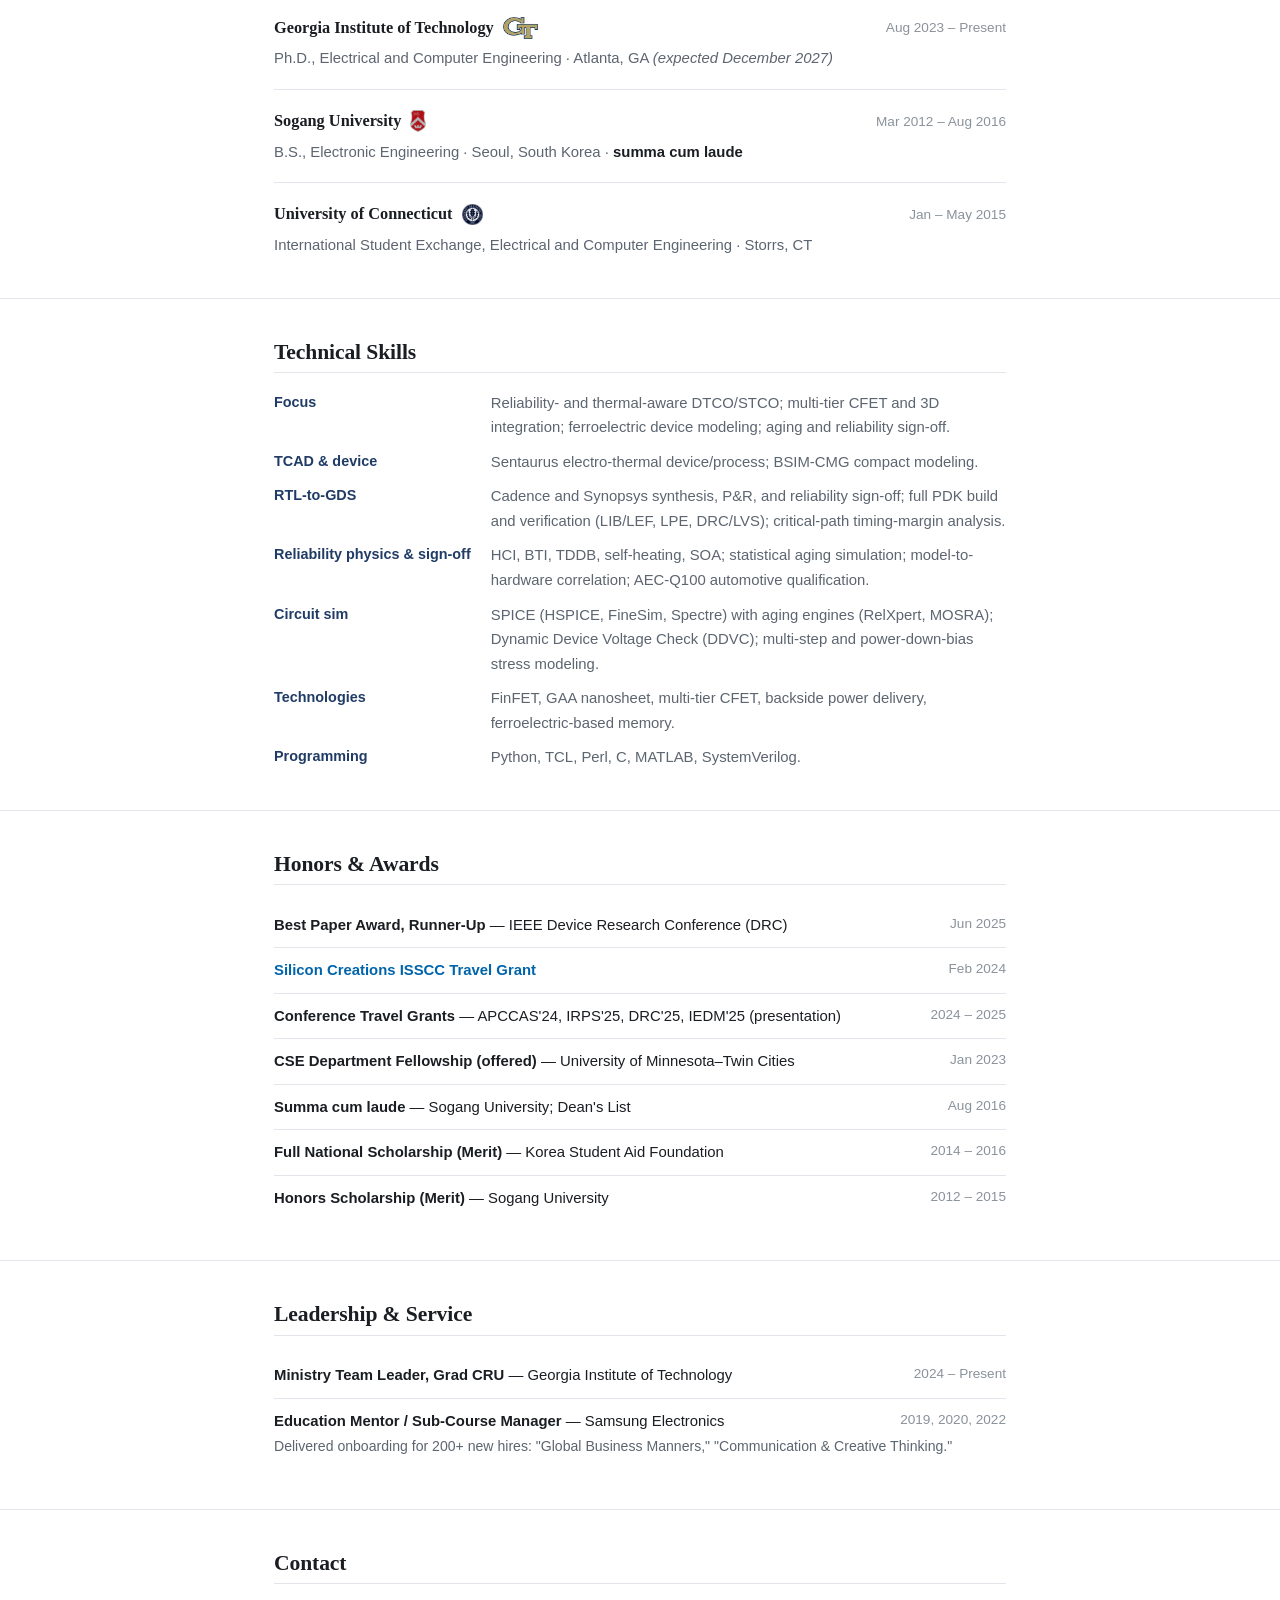
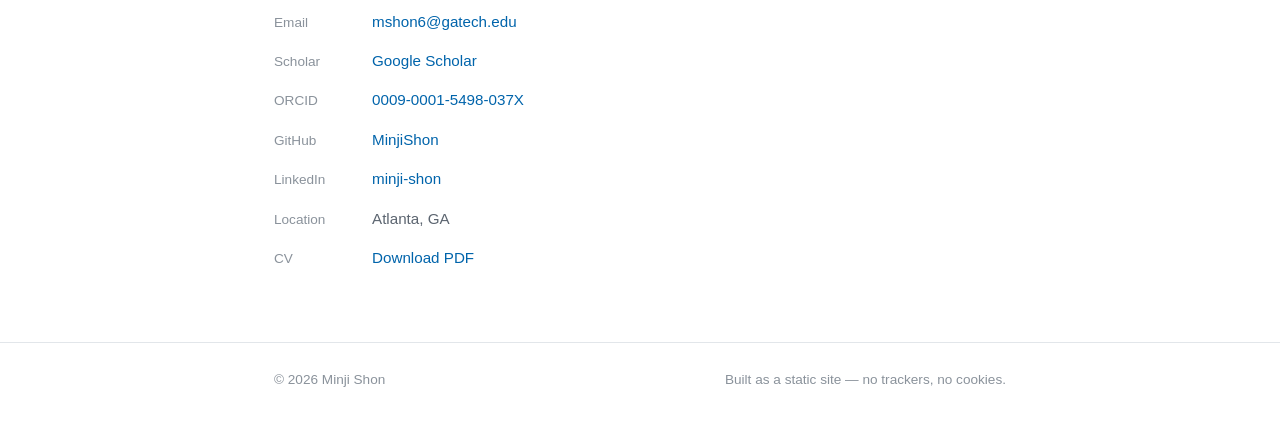
==== commit 0cd27d79: "Research summary leads with the electro-thermal work The previous wording described only the PDK and" ====
--- a/index.html
+++ b/index.html
@@ -171,10 +171,10 @@
     <h2>Research</h2>
     <p class="muted" style="margin-bottom:1.6em;">
       My thesis, <em>Next-Generation 3D Scaling: Reliability-Aware Device-to-System
-      Co-Optimization for Advanced CMOS Logic and Memory</em>, runs along four connected threads
-      that share one method: build the physics into a TCAD device model, carry it up through
-      compact models and standard-cell libraries, and measure what it costs once a real block is
-      placed and routed.
+      Co-Optimization for Advanced CMOS Logic and Memory</em>, asks what 3D scaling costs in heat
+      and reliability, and answers it by carrying electro-thermal device models from TCAD through
+      self-heating-aware compact models up to layout-resolved circuit and system analysis. Four
+      connected threads build that path and the open PDK and multi-tier libraries it runs on.
     </p>
 
     <div class="research-grid">
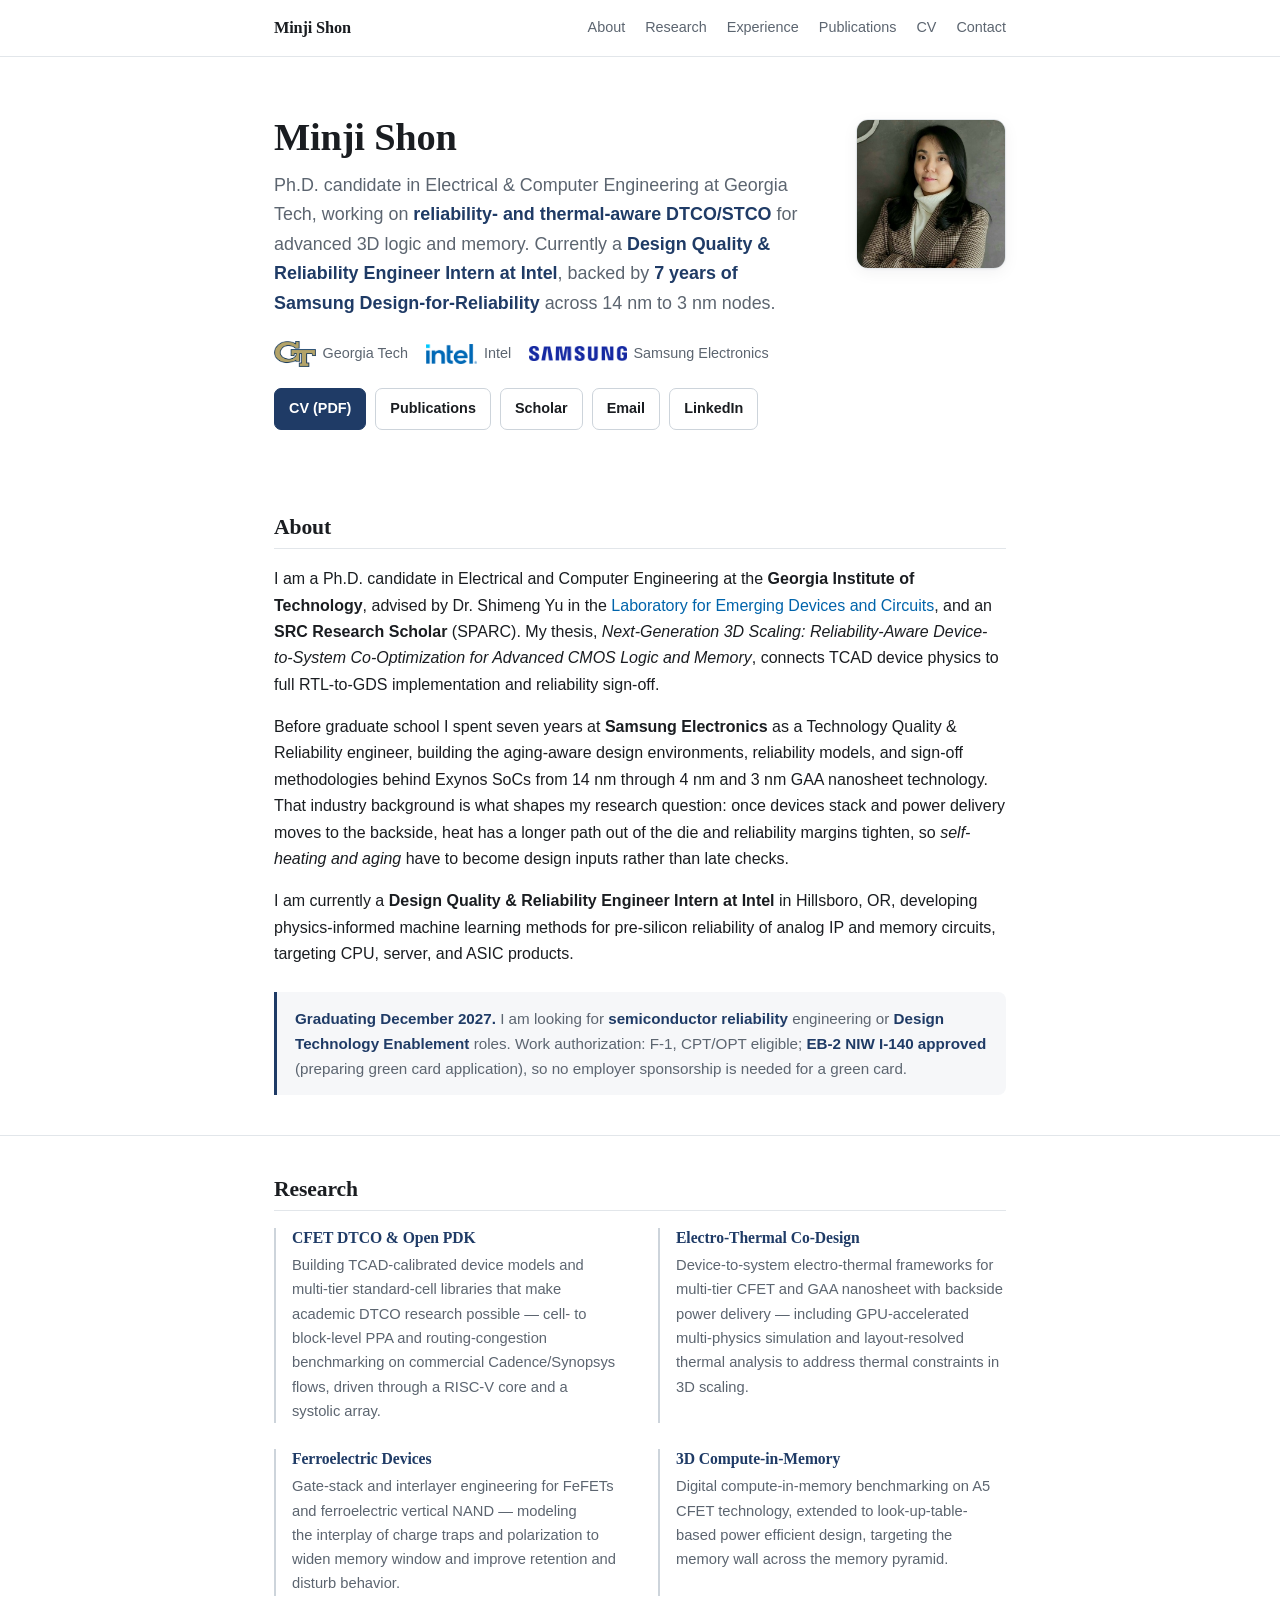
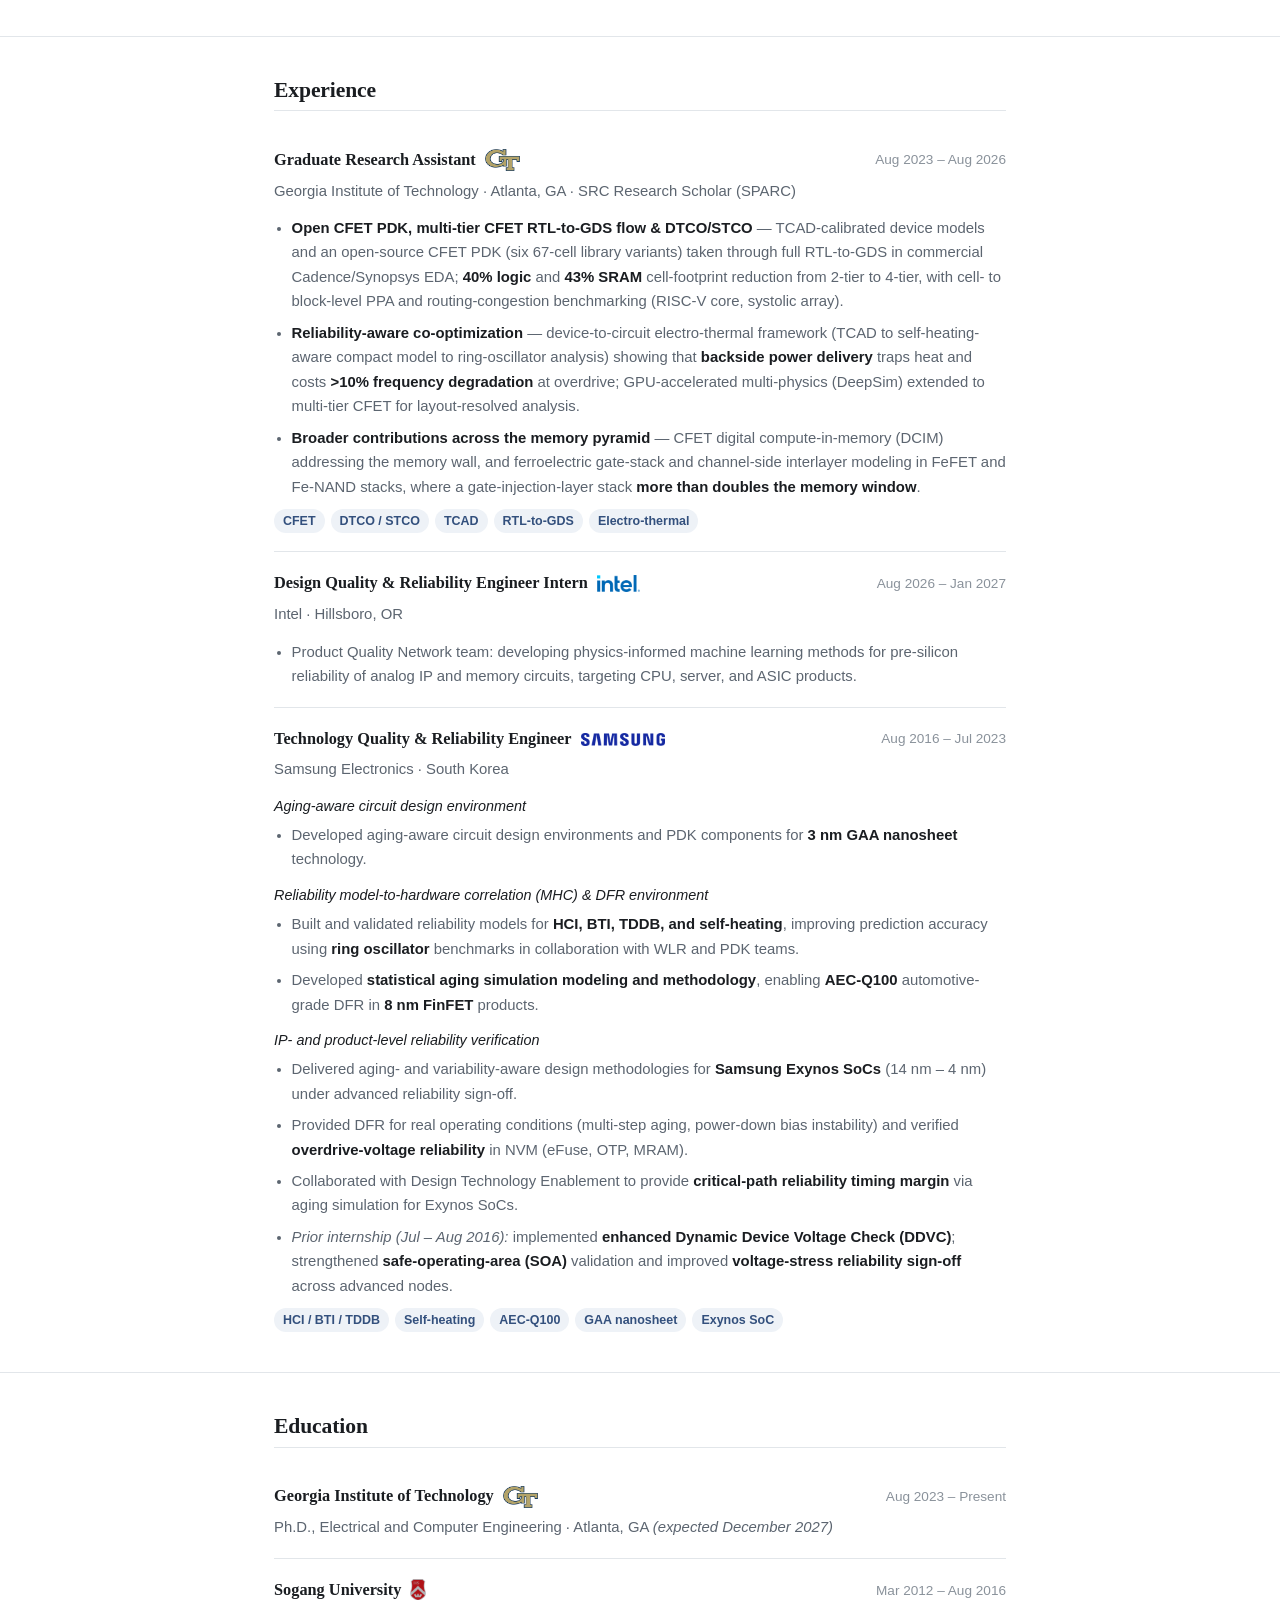
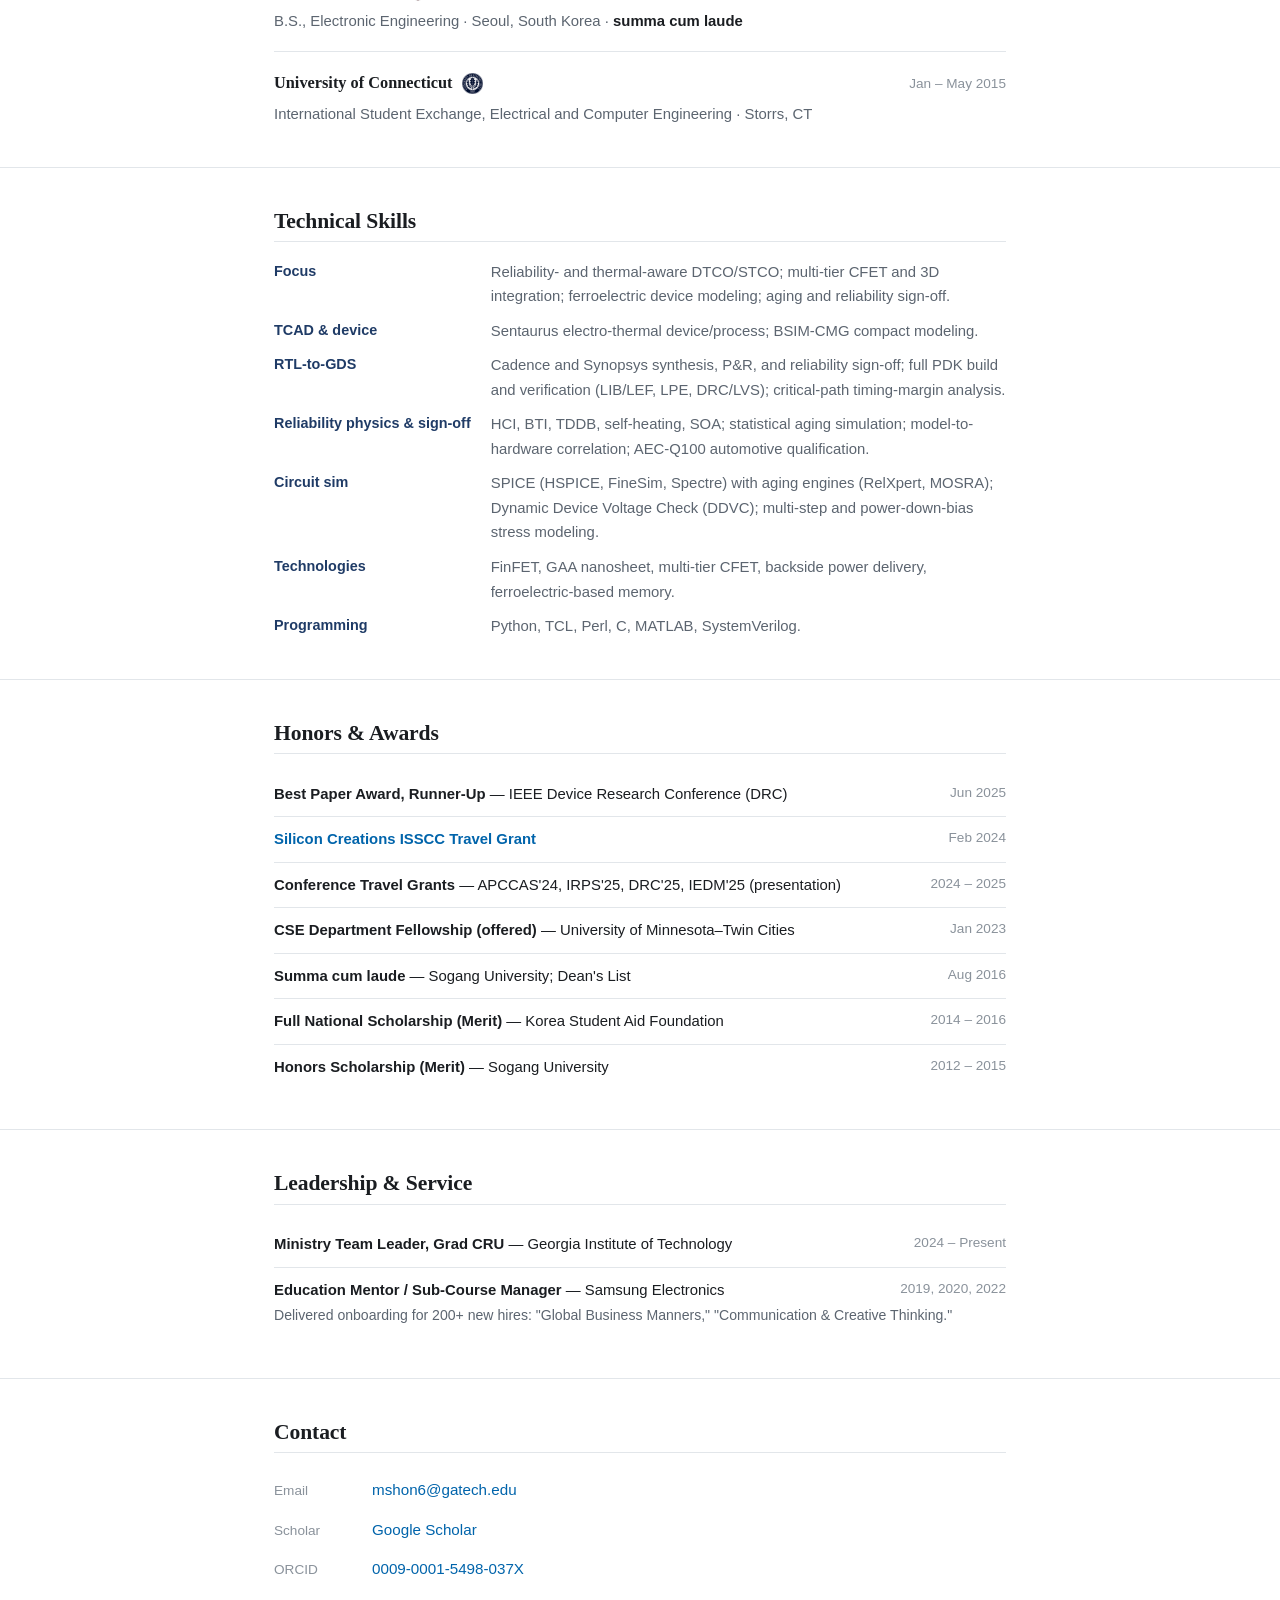
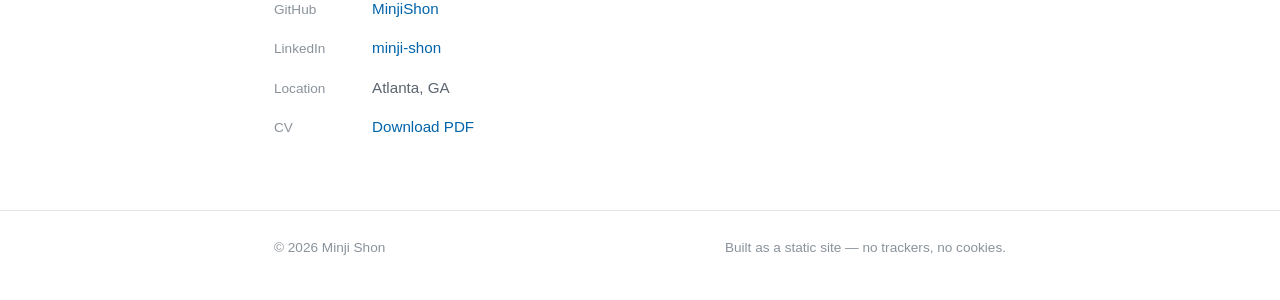
==== commit 249939ad: "Drop the Research summary; make the About claim defensible The one-sentence summary is gone from bot" ====
--- a/index.html
+++ b/index.html
@@ -148,8 +148,9 @@
       Technology Quality &amp; Reliability engineer, building the aging-aware design environments,
       reliability models, and sign-off methodologies behind Exynos SoCs from 14 nm through 4 nm and
       3 nm GAA nanosheet technology. That industry background is what shapes my research question:
-      as future technology goes vertical, <em>reliability and heat</em> become the limits
-      that decide how far 3D scaling can go.
+      once devices stack and power delivery moves to the backside, heat has a longer path out of the
+      die and reliability margins tighten, so <em>self-heating and aging</em> have to become design
+      inputs rather than late checks.
     </p>
     <p>
       I am currently a <strong>Design Quality &amp; Reliability Engineer Intern at Intel</strong>
@@ -169,14 +170,6 @@
 <section id="research">
   <div class="wrap">
     <h2>Research</h2>
-    <p class="muted" style="margin-bottom:1.6em;">
-      My thesis, <em>Next-Generation 3D Scaling: Reliability-Aware Device-to-System
-      Co-Optimization for Advanced CMOS Logic and Memory</em>, asks what 3D scaling costs in heat
-      and reliability, and answers it by carrying electro-thermal device models from TCAD through
-      self-heating-aware compact models up to layout-resolved circuit and system analysis. Four
-      connected threads build that path and the open PDK and multi-tier libraries it runs on.
-    </p>
-
     <div class="research-grid">
 
       <div class="research-item">
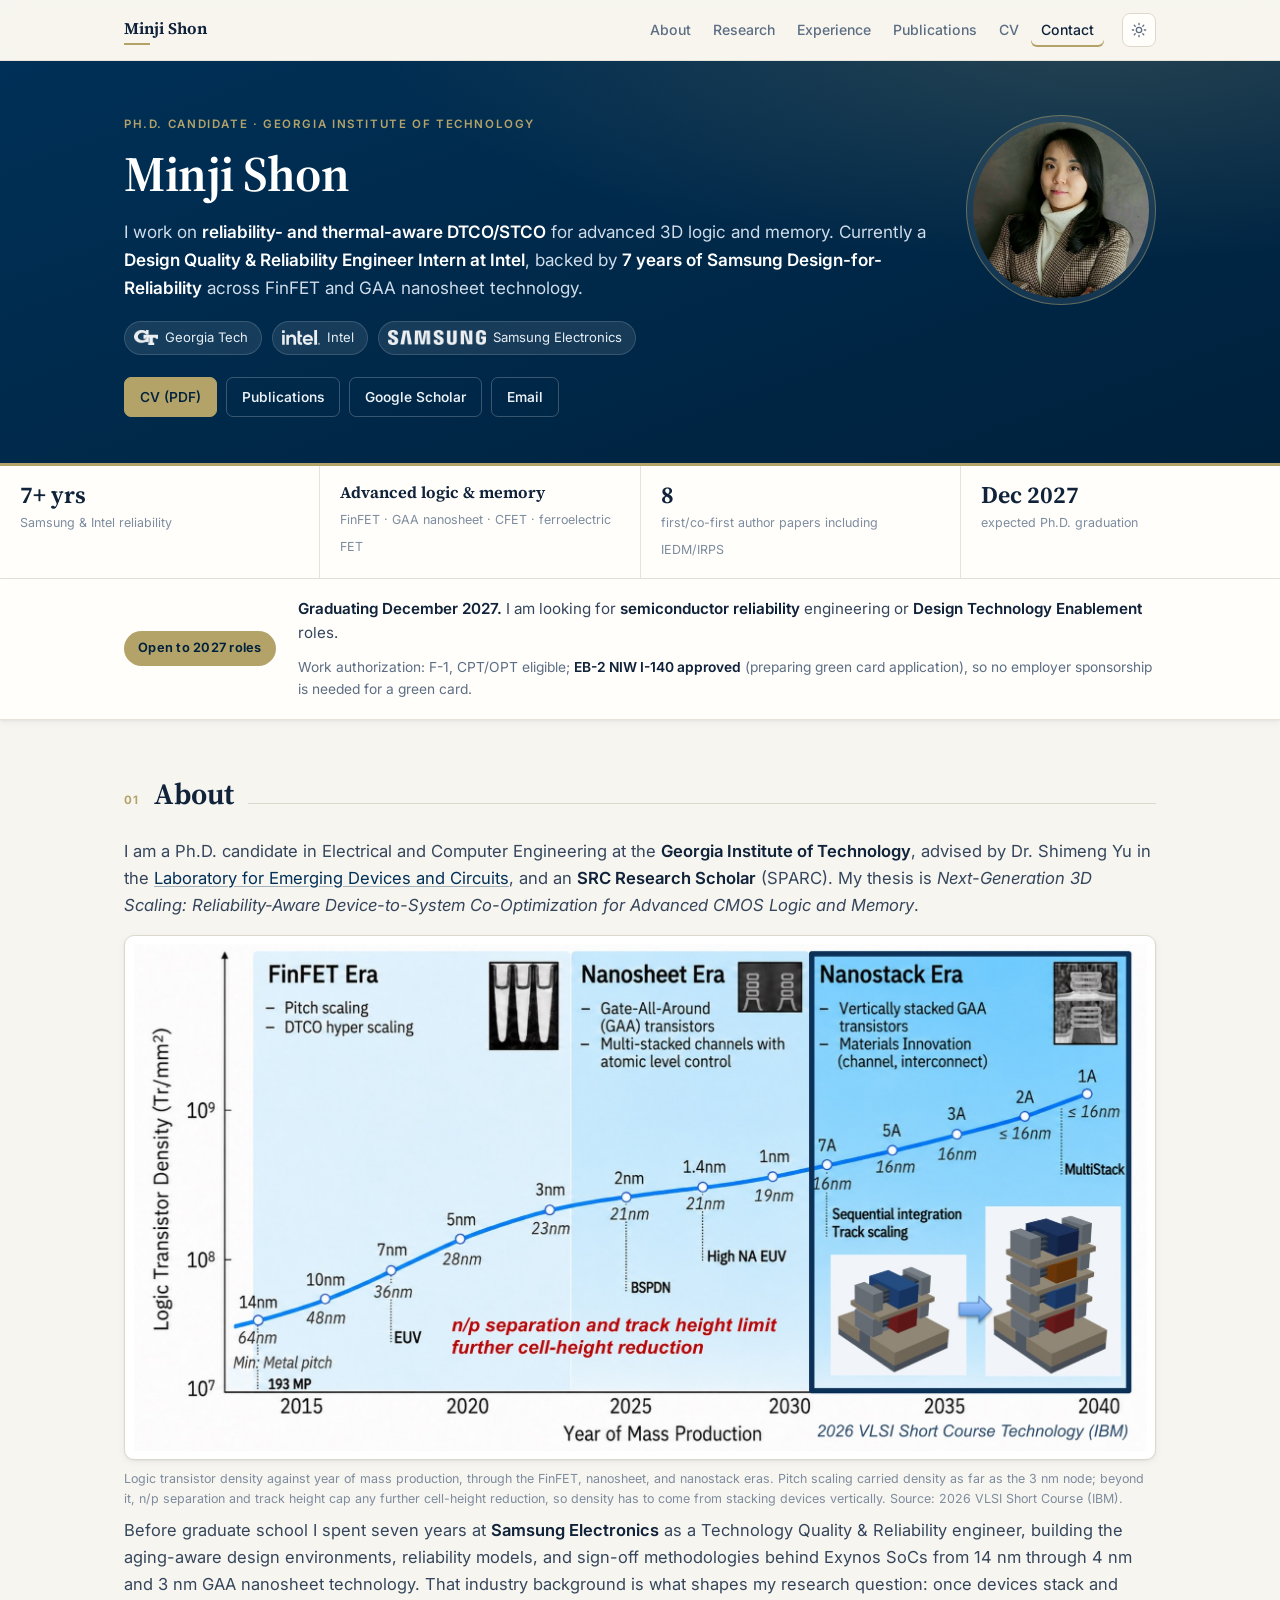
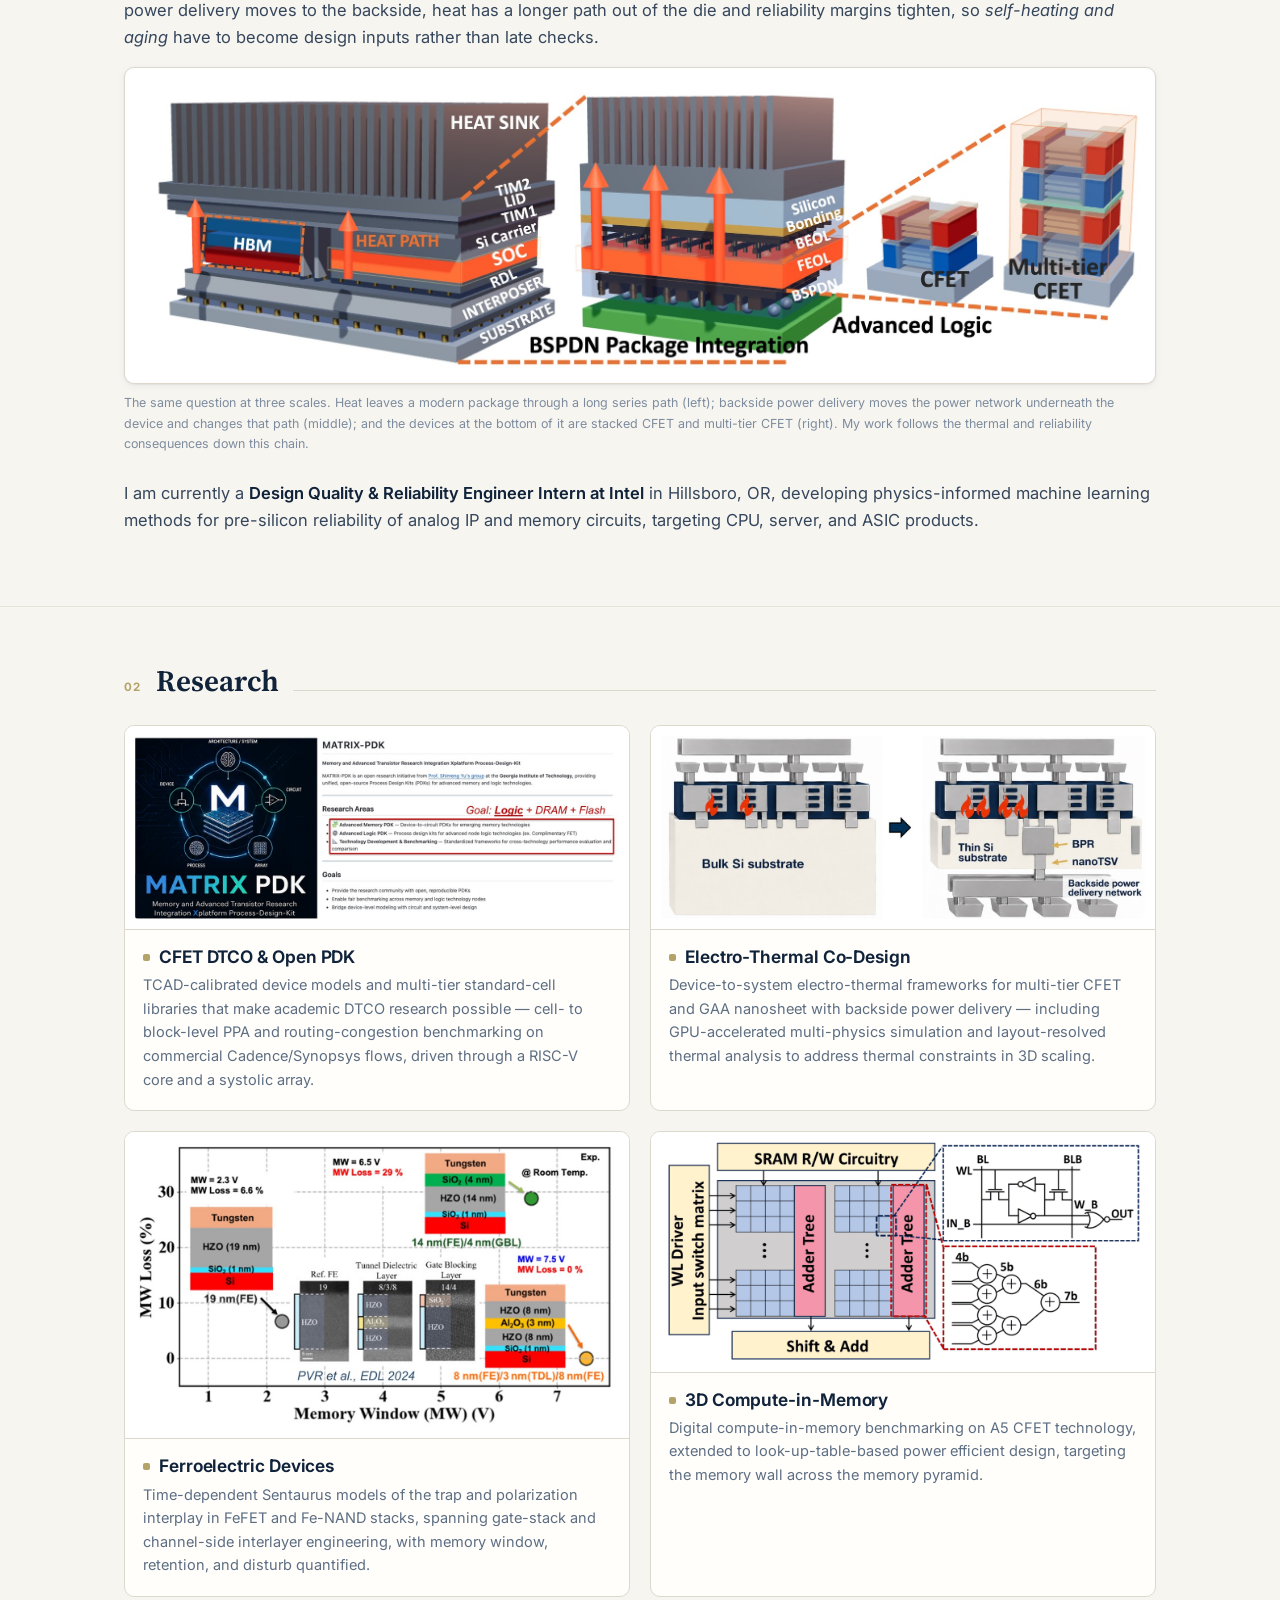
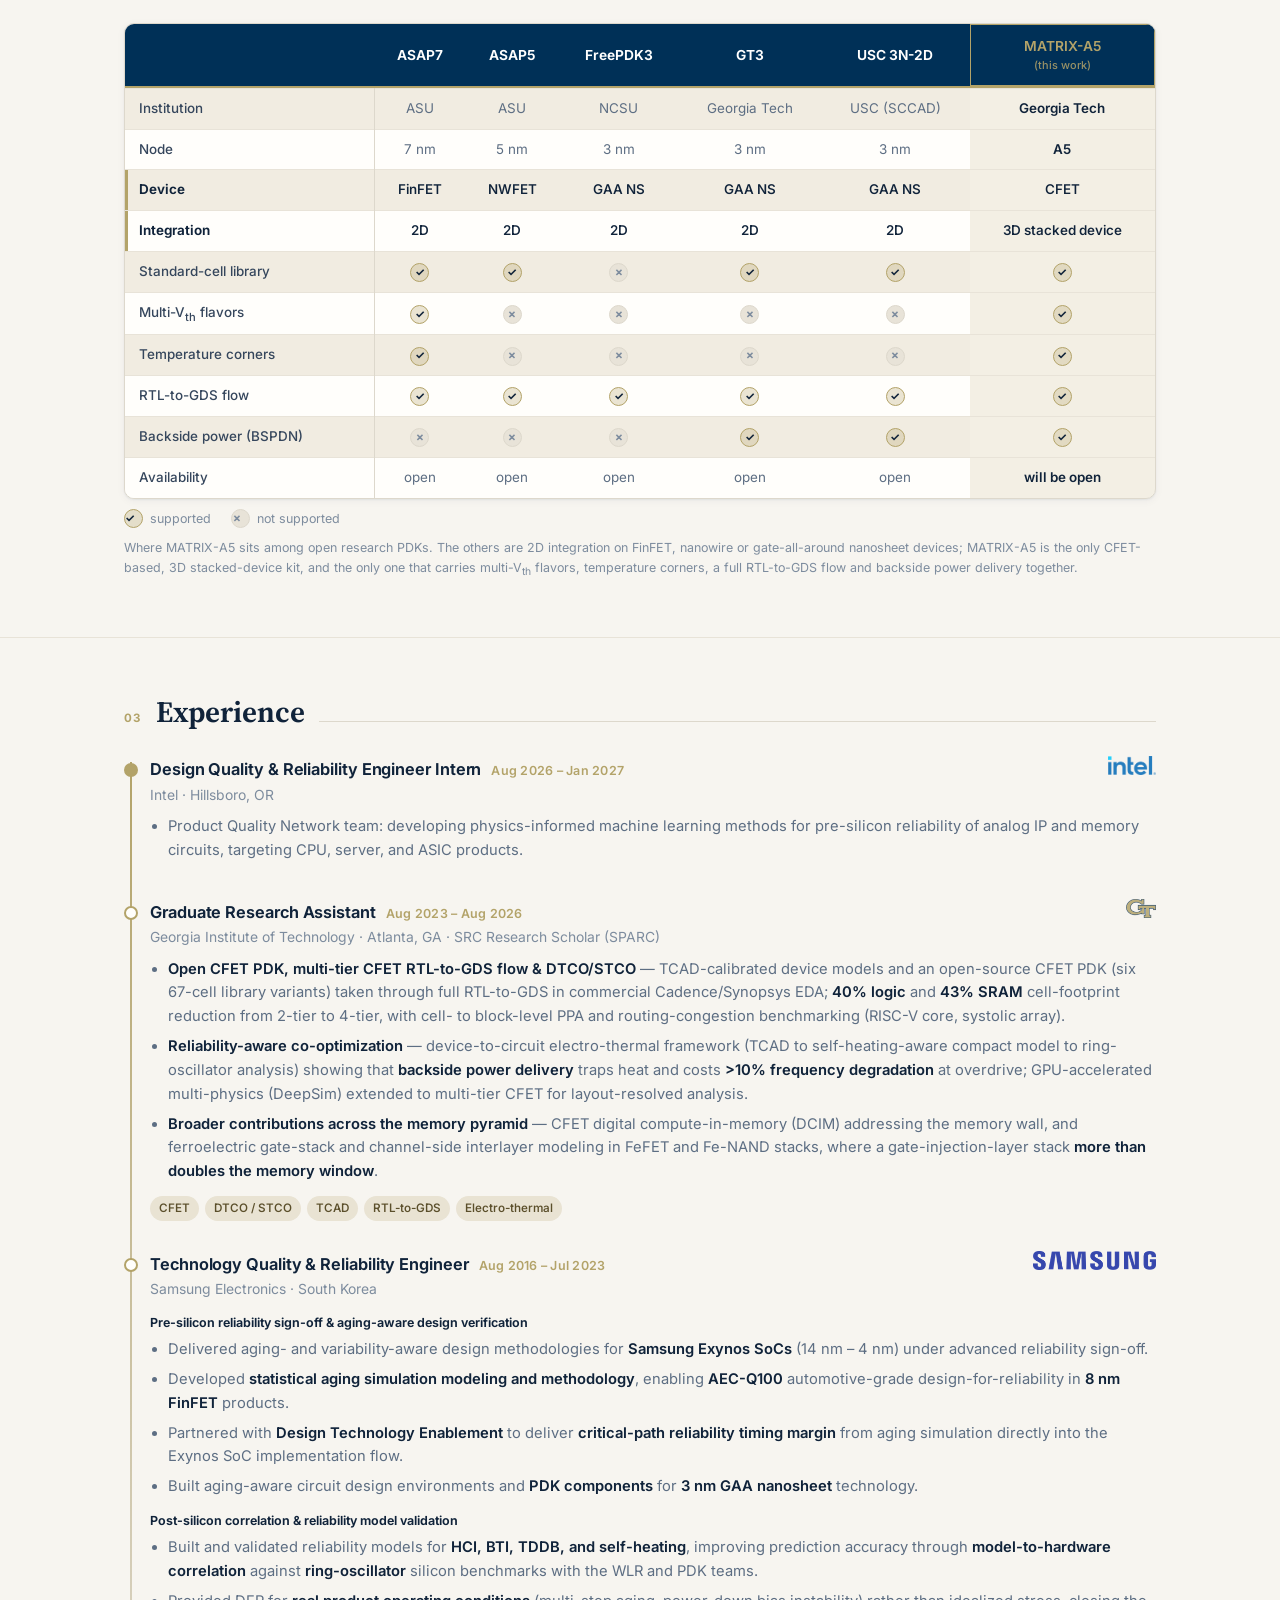
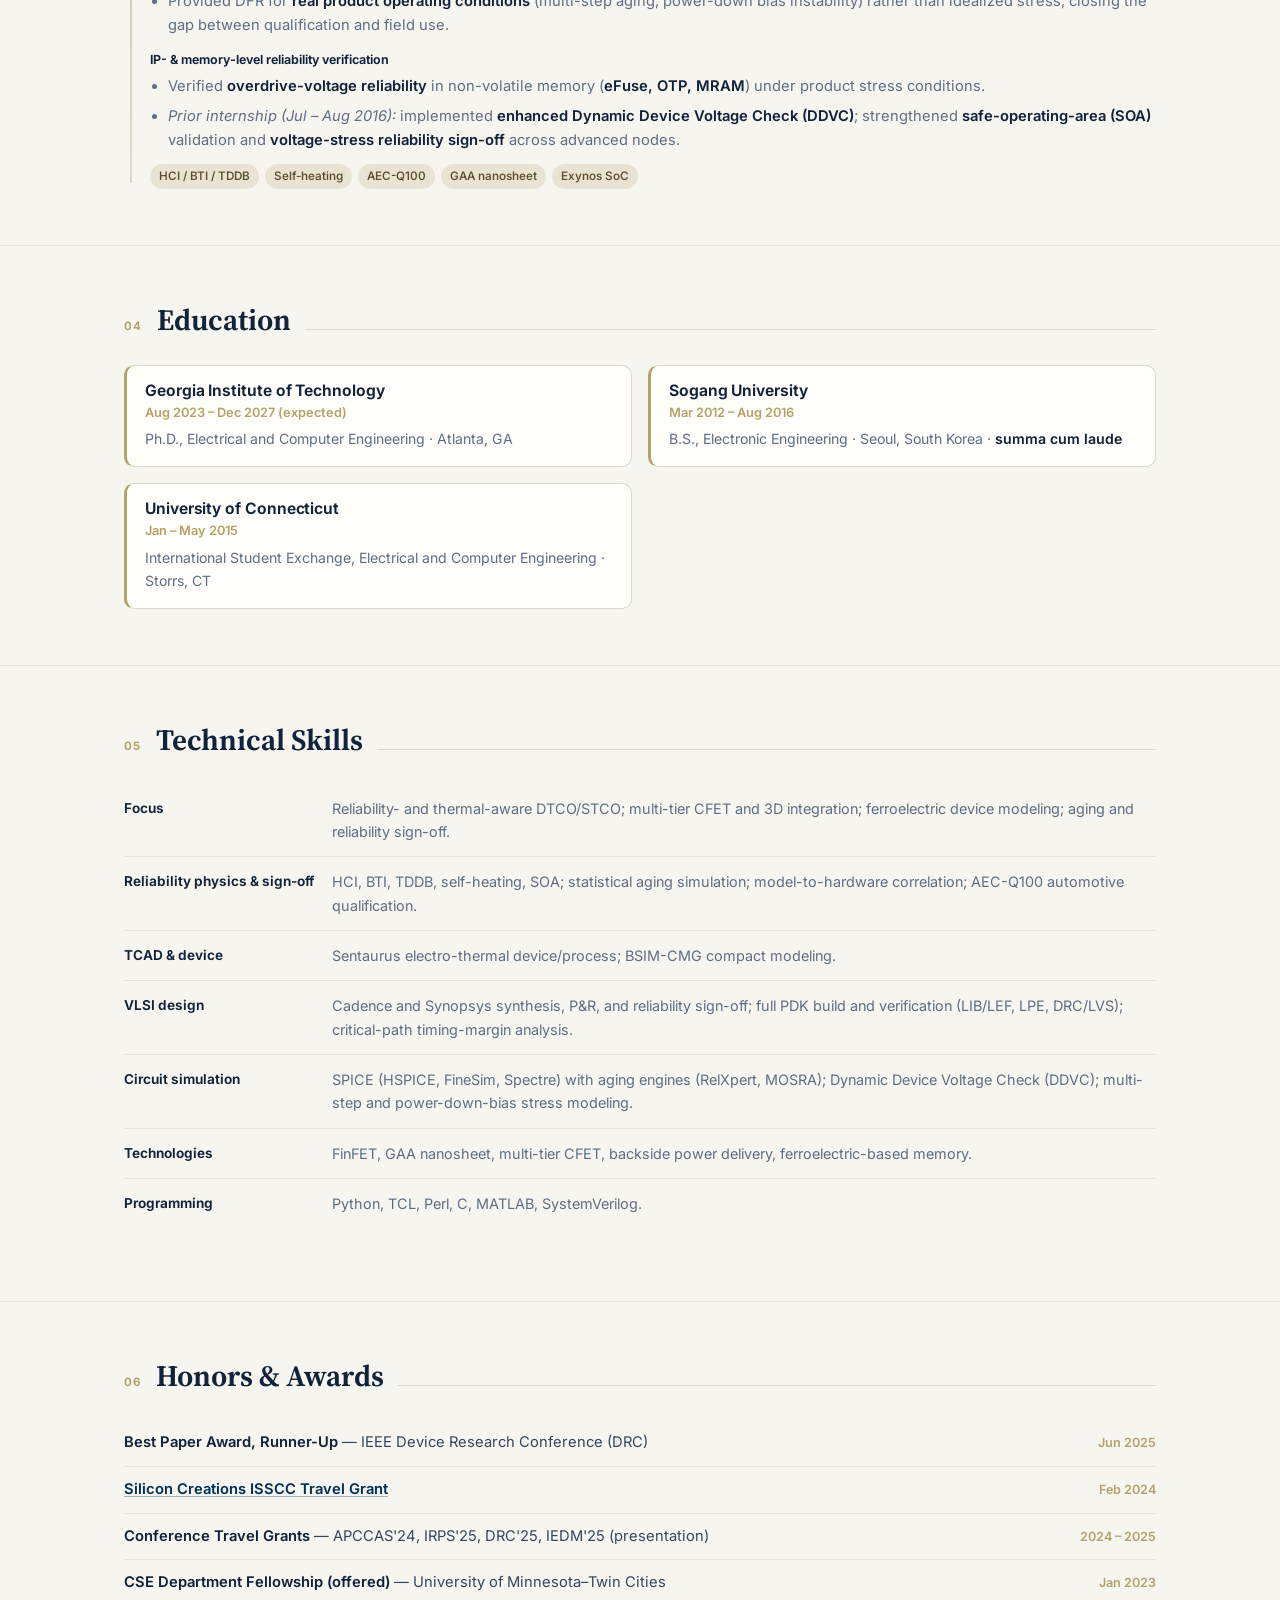
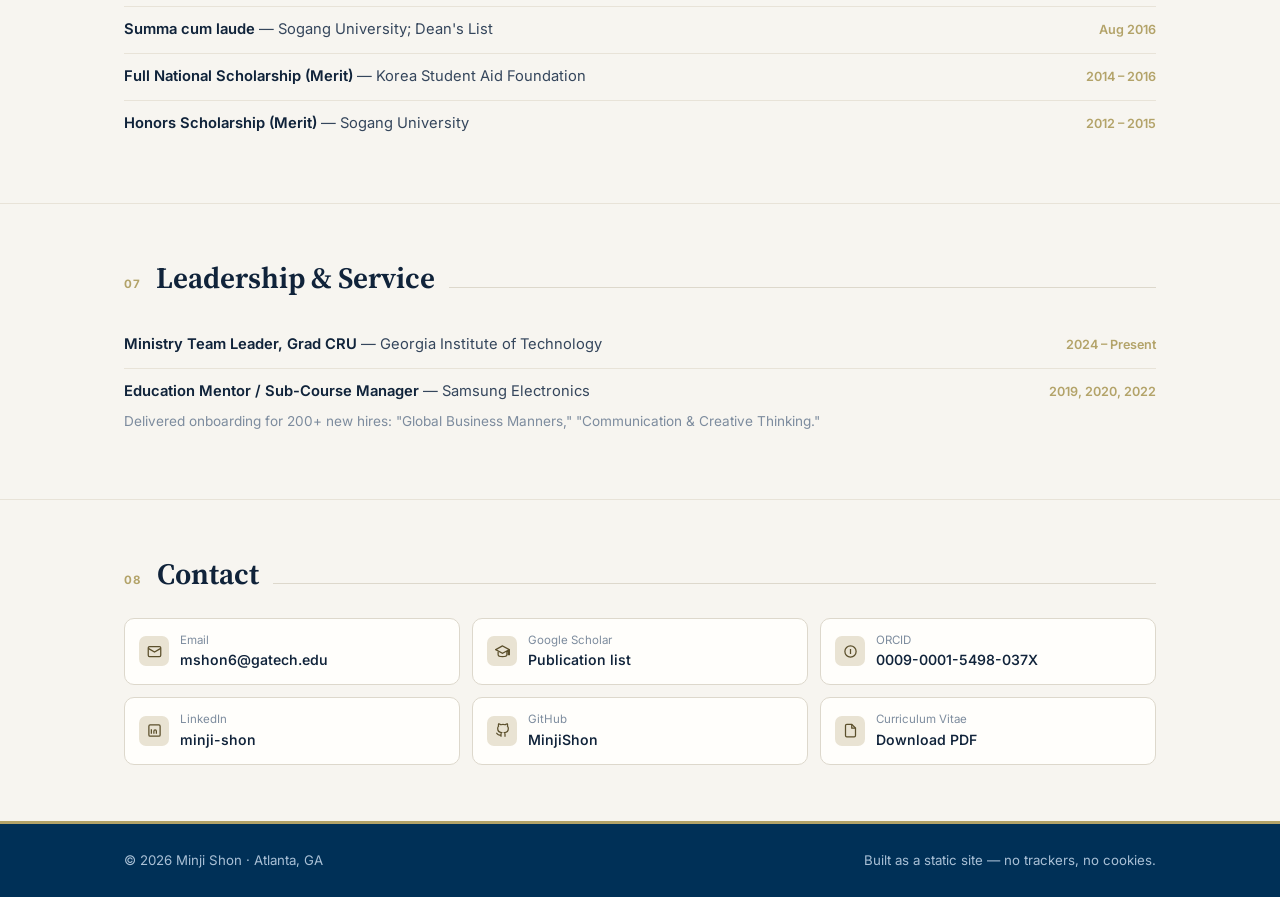
==== commit ed9d8892: "Site: promote v2 to the root URL, keep v1 as a backup The richer v2 build now serves at https://minj" ====
--- a/index.html
+++ b/index.html
@@ -1,4 +1,4 @@
-<!DOCTYPE html>
+<!doctype html>
 <html lang="en">
 <head>
 <meta charset="utf-8">
@@ -8,7 +8,6 @@
 <meta name="author" content="Minji Shon">
 <link rel="canonical" href="https://minjishon.github.io/">
 
-<!-- Open Graph -->
 <meta property="og:type" content="website">
 <meta property="og:title" content="Minji Shon — Ph.D. Candidate, ECE @ Georgia Tech">
 <meta property="og:description" content="Reliability- and thermal-aware DTCO/STCO for advanced 3D logic and memory (CFET, GAA nanosheet). Ph.D. candidate at Georgia Tech, reliability intern at Intel; 7 years of Samsung Design-for-Reliability.">
@@ -19,130 +18,127 @@
 <meta property="og:image:alt" content="Minji Shon — Ph.D. Candidate, Electrical &amp; Computer Engineering, Georgia Tech">
 <meta name="twitter:card" content="summary_large_image">
 
+<link rel="icon" href="data:image/svg+xml,<svg xmlns='http://www.w3.org/2000/svg' viewBox='0 0 100 100'><rect width='100' height='100' rx='18' fill='%23003057'/><text x='50' y='72' font-size='64' font-family='Georgia,serif' font-weight='700' fill='%23b3a369' text-anchor='middle'>M</text></svg>">
+<link rel="preconnect" href="https://fonts.googleapis.com">
+<link rel="preconnect" href="https://fonts.gstatic.com" crossorigin>
+<link href="https://fonts.googleapis.com/css2?family=Inter:wght@400;500;600;700&family=Source+Serif+4:opsz,wght@8..60,400;8..60,650&display=swap" rel="stylesheet">
 <link rel="stylesheet" href="assets/style.css">
-<link rel="icon" href="data:image/svg+xml,<svg xmlns='http://www.w3.org/2000/svg' viewBox='0 0 100 100'><text y='.9em' font-size='90' font-family='Georgia,serif' font-weight='700' fill='%231f3b66'>M</text></svg>">
-
-<!-- Structured data: links this site, ORCID, Scholar, GitHub and LinkedIn as one identity. -->
-<script type="application/ld+json">
-{
-  "@context": "https://schema.org",
-  "@type": "Person",
-  "name": "Minji Shon",
-  "givenName": "Minji",
-  "familyName": "Shon",
-  "url": "https://minjishon.github.io/",
-  "image": "https://minjishon.github.io/assets/Minji_Shon.jpg",
-  "jobTitle": "Ph.D. Candidate, Electrical and Computer Engineering",
-  "email": "mailto:mshon6@gatech.edu",
-  "description": "Ph.D. candidate in ECE at Georgia Tech working on reliability- and thermal-aware DTCO/STCO for advanced 3D logic and memory, with seven years of Samsung Design-for-Reliability experience.",
-  "affiliation": {
-    "@type": "CollegeOrUniversity",
-    "name": "Georgia Institute of Technology",
-    "url": "https://www.gatech.edu/"
-  },
-  "alumniOf": {
-    "@type": "CollegeOrUniversity",
-    "name": "Sogang University",
-    "url": "https://www.sogang.ac.kr/"
-  },
-  "address": {
-    "@type": "PostalAddress",
-    "addressLocality": "Atlanta",
-    "addressRegion": "GA",
-    "addressCountry": "US"
-  },
-  "knowsAbout": [
-    "Design-Technology Co-Optimization (DTCO)",
-    "Complementary FET (CFET)",
-    "Gate-all-around nanosheet transistors",
-    "Semiconductor device reliability",
-    "TCAD device modeling",
-    "Electro-thermal co-design",
-    "Ferroelectric devices and memory",
-    "Compute-in-memory"
-  ],
-  "identifier": {
-    "@type": "PropertyValue",
-    "propertyID": "ORCID",
-    "value": "0009-0001-5498-037X",
-    "url": "https://orcid.org/0009-0001-5498-037X"
-  },
-  "sameAs": [
-    "https://orcid.org/0009-0001-5498-037X",
-    "https://scholar.google.co.kr/citations?user=EkPN47cAAAAJ&hl=en",
-    "https://github.com/MinjiShon",
-    "https://www.linkedin.com/in/minji-shon-707b04209"
-  ]
-}
+<script>
+  // set the theme before first paint so there is no flash
+  (function () {
+    try {
+      var t = localStorage.getItem('theme');
+      if (t) document.documentElement.setAttribute('data-theme', t);
+    } catch (e) {}
+  })();
 </script>
 </head>
 <body>
 
-<nav class="site-nav">
+<a class="skip-link" href="#main">Skip to content</a>
+
+<header class="site-header">
   <div class="wrap">
     <a class="brand" href="index.html">Minji Shon</a>
-    <div class="nav-links">
+    <nav class="nav-links" aria-label="Main">
       <a href="#about">About</a>
       <a href="#research">Research</a>
       <a href="#experience">Experience</a>
       <a href="publications.html">Publications</a>
       <a href="cv.html">CV</a>
       <a href="#contact">Contact</a>
-    </div>
-  </div>
-</nav>
+    </nav>
+    <button class="theme-toggle" id="theme-toggle" type="button" aria-label="Switch between light and dark theme">
+      <svg class="icon-sun" viewBox="0 0 24 24" fill="none" stroke="currentColor" stroke-width="2" stroke-linecap="round" aria-hidden="true"><circle cx="12" cy="12" r="4"/><path d="M12 2v2M12 20v2M4.9 4.9l1.4 1.4M17.7 17.7l1.4 1.4M2 12h2M20 12h2M4.9 19.1l1.4-1.4M17.7 6.3l1.4-1.4"/></svg>
+      <svg class="icon-moon" viewBox="0 0 24 24" fill="none" stroke="currentColor" stroke-width="2" stroke-linecap="round" stroke-linejoin="round" aria-hidden="true"><path d="M21 12.8A9 9 0 1 1 11.2 3a7 7 0 0 0 9.8 9.8z"/></svg>
+    </button>
+  </div>
+</header>
 
 <header class="hero">
   <div class="wrap">
     <div class="hero-grid">
-      <div class="hero-text">
+      <div>
+        <p class="eyebrow">Ph.D. Candidate · Georgia Institute of Technology</p>
         <h1>Minji Shon</h1>
         <p class="tagline">
-          Ph.D. candidate in Electrical &amp; Computer Engineering at Georgia Tech, working on
-          <strong>reliability- and thermal-aware DTCO/STCO</strong> for advanced 3D logic and memory.
-          Currently a <strong>Design Quality &amp; Reliability Engineer Intern at Intel</strong>, backed by
-          <strong>7 years of Samsung Design-for-Reliability</strong> across 14 nm to 3 nm nodes.
+          I work on <strong>reliability- and thermal-aware DTCO/STCO</strong> for advanced 3D logic
+          and memory. Currently a <strong>Design Quality &amp; Reliability Engineer Intern at Intel</strong>,
+          backed by <strong>7 years of Samsung Design-for-Reliability</strong> across FinFET and GAA
+          nanosheet technology.
         </p>
 
         <div class="affil-row">
-          <span class="affil"><img src="assets/logos/gatech.png" alt="Georgia Institute of Technology"> Georgia Tech</span>
-          <span class="affil"><img src="assets/logos/intel.png" alt="Intel"> Intel</span>
-          <span class="affil"><img src="assets/logos/samsung.png" alt="Samsung Electronics"> Samsung Electronics</span>
+          <span class="affil"><img src="assets/logos/gatech.png" alt=""> Georgia Tech</span>
+          <span class="affil"><img src="assets/logos/intel.png" alt=""> Intel</span>
+          <span class="affil"><img src="assets/logos/samsung.png" alt=""> Samsung Electronics</span>
         </div>
 
         <div class="actions">
           <a class="btn btn-primary" href="assets/Minji_Shon_CV.pdf">CV (PDF)</a>
           <a class="btn" href="publications.html">Publications</a>
-          <a class="btn" href="https://scholar.google.co.kr/citations?user=EkPN47cAAAAJ&amp;hl=en" target="_blank" rel="me noopener">Scholar</a>
+          <a class="btn" href="https://scholar.google.co.kr/citations?user=EkPN47cAAAAJ&amp;hl=en" target="_blank" rel="me noopener">Google Scholar</a>
           <a class="btn" href="mailto:mshon6@gatech.edu">Email</a>
-          <a class="btn" href="https://www.linkedin.com/in/minji-shon-707b04209" rel="me noopener" target="_blank">LinkedIn</a>
-        </div>
-      </div>
-
-      <!-- Square portrait. If the file is missing, this block removes itself. -->
-      <div class="hero-photo">
-        <img src="assets/Minji_Shon.jpg" alt="Portrait of Minji Shon"
-             width="150" height="150"
-             onerror="this.closest('.hero-photo').remove()">
+        </div>
+      </div>
+
+      <div class="portrait-wrap">
+        <img class="portrait" src="assets/Minji_Shon.jpg" alt="Portrait of Minji Shon"
+             width="190" height="190"
+             onerror="this.closest('.portrait-wrap').remove()">
       </div>
     </div>
   </div>
 </header>
 
-<main>
+<div class="stat-strip">
+  <div class="stat"><b>7+ yrs</b><span>Samsung &amp; Intel reliability</span></div>
+  <div class="stat text"><b>Advanced logic &amp; memory</b><span>FinFET · GAA nanosheet · CFET · ferroelectric FET</span></div>
+  <div class="stat"><b>8</b><span>first/co-first author papers including IEDM/IRPS</span></div>
+  <div class="stat"><b>Dec 2027</b><span>expected Ph.D. graduation</span></div>
+</div>
+
+<div class="availability-band">
+  <div class="wrap">
+    <span class="pill">Open to 2027 roles</span>
+    <p>
+      <strong>Graduating December 2027.</strong> I am looking for
+      <strong>semiconductor reliability</strong> engineering or
+      <strong>Design Technology Enablement</strong> roles.
+    </p>
+    <p class="visa">
+      Work authorization: F-1, CPT/OPT eligible; <strong>EB-2 NIW I-140 approved</strong>
+      (preparing green card application), so no employer sponsorship is needed for a green card.
+    </p>
+  </div>
+</div>
+
+<main id="main">
 
 <section id="about">
   <div class="wrap">
-    <h2>About</h2>
-    <p>
+    <div class="section-heading"><span class="num">01</span><h2>About</h2></div>
+
+    <p class="lede">
       I am a Ph.D. candidate in Electrical and Computer Engineering at the
       <strong>Georgia Institute of Technology</strong>, advised by Dr. Shimeng Yu in the
       <a href="https://shimeng.ece.gatech.edu/" target="_blank" rel="noopener">Laboratory for Emerging Devices and Circuits</a>,
-      and an <strong>SRC Research Scholar</strong> (SPARC).
-      My thesis, <em>Next-Generation 3D Scaling: Reliability-Aware Device-to-System
-      Co-Optimization for Advanced CMOS Logic and Memory</em>, connects TCAD device physics to
-      full RTL-to-GDS implementation and reliability sign-off.
+      and an <strong>SRC Research Scholar</strong> (SPARC). My thesis is
+      <em>Next-Generation 3D Scaling: Reliability-Aware Device-to-System Co-Optimization for
+      Advanced CMOS Logic and Memory</em>.
     </p>
+
+    <figure class="figure-wide">
+      <img src="assets/figures/hero-scaling.jpg" width="2064" height="1031" loading="lazy"
+           alt="Logic transistor density in transistors per square millimetre against year of mass production from 2015 to 2040, rising through the FinFET era to 3 nm, the nanosheet era to 1 nm with backside power delivery and high-NA EUV, and the nanostack era from 7A to 1A with vertically stacked gate-all-around transistors">
+      <figcaption>
+        Logic transistor density against year of mass production, through the FinFET, nanosheet, and
+        nanostack eras. Pitch scaling carried density as far as the 3 nm node; beyond it, n/p
+        separation and track height cap any further cell-height reduction, so density has to come
+        from stacking devices vertically. Source: 2026 VLSI Short Course (IBM).
+      </figcaption>
+    </figure>
+
     <p>
       Before graduate school I spent seven years at <strong>Samsung Electronics</strong> as a
       Technology Quality &amp; Reliability engineer, building the aging-aware design environments,
@@ -152,240 +148,404 @@
       die and reliability margins tighten, so <em>self-heating and aging</em> have to become design
       inputs rather than late checks.
     </p>
-    <p>
+
+    <figure class="figure-wide">
+      <img src="assets/figures/stack-integration.jpg" width="2064" height="609" loading="lazy"
+           alt="Three linked renders: a package stack with heat sink, thermal interface layers, lid, silicon carrier, SoC, HBM, redistribution layer, interposer and substrate with the heat path marked; a close-up of backside power delivery network package integration showing silicon bonding, BEOL, FEOL and BSPDN layers; and the CFET and multi-tier CFET devices at the bottom of that stack">
+      <figcaption>
+        The same question at three scales. Heat leaves a modern package through a long series path
+        (left); backside power delivery moves the power network underneath the device and changes
+        that path (middle); and the devices at the bottom of it are stacked CFET and multi-tier CFET
+        (right). My work follows the thermal and reliability consequences down this chain.
+      </figcaption>
+    </figure>
+
+    <p style="margin-top:26px">
       I am currently a <strong>Design Quality &amp; Reliability Engineer Intern at Intel</strong>
       in Hillsboro, OR, developing physics-informed machine learning methods for pre-silicon
       reliability of analog IP and memory circuits, targeting CPU, server, and ASIC products.
     </p>
 
-    <p class="availability">
-      <strong>Graduating December 2027.</strong> I am looking for <strong>semiconductor reliability</strong>
-      engineering or <strong>Design Technology Enablement</strong> roles.
-      Work authorization: F-1, CPT/OPT eligible; <strong>EB-2 NIW I-140 approved</strong> (preparing green card application), so no
-      employer sponsorship is needed for a green card.
-    </p>
   </div>
 </section>
 
 <section id="research">
   <div class="wrap">
-    <h2>Research</h2>
+    <div class="section-heading"><span class="num">02</span><h2>Research</h2></div>
+
     <div class="research-grid">
 
       <div class="research-item">
-        <h3>CFET DTCO &amp; Open PDK</h3>
-        <p>
-          Building TCAD-calibrated device models and multi-tier standard-cell libraries that make
-          academic DTCO research possible — cell- to block-level PPA and routing-congestion
-          benchmarking on commercial Cadence/Synopsys flows, driven through a RISC-V core and a
-          systolic array.
-        </p>
+        <div class="thumb">
+          <img src="assets/figures/pdk.jpg" width="1200" height="454" loading="lazy"
+               alt="MATRIX-PDK project overview: a device, circuit, array, process and architecture wheel around a stacked-die icon, beside the research areas of advanced memory PDK, advanced logic PDK, and technology development and benchmarking, with the goal of covering logic, DRAM and flash">
+        </div>
+        <div class="body">
+          <h3>CFET DTCO &amp; Open PDK</h3>
+          <p>
+            TCAD-calibrated device models and multi-tier standard-cell libraries that make academic
+            DTCO research possible — cell- to block-level PPA and routing-congestion benchmarking on
+            commercial Cadence/Synopsys flows, driven through a RISC-V core and a systolic array.
+          </p>
+        </div>
       </div>
 
       <div class="research-item">
-        <h3>Electro-Thermal Co-Design</h3>
-        <p>
-          Device-to-system electro-thermal frameworks for multi-tier CFET and GAA nanosheet with
-          backside power delivery — including GPU-accelerated multi-physics simulation and
-          layout-resolved thermal analysis to address thermal constraints in 3D scaling.
-        </p>
+        <div class="thumb">
+          <img src="assets/figures/thermal.jpg" width="1200" height="454" loading="lazy"
+               alt="Two device cross-sections side by side: a conventional stack on a bulk silicon substrate with heat symbols at the channels, and the same stack on a thin silicon substrate with buried power rail, nanoTSV and a backside power delivery network beneath, showing more trapped heat">
+        </div>
+        <div class="body">
+          <h3>Electro-Thermal Co-Design</h3>
+          <p>
+            Device-to-system electro-thermal frameworks for multi-tier CFET and GAA nanosheet with
+            backside power delivery — including GPU-accelerated multi-physics simulation and
+            layout-resolved thermal analysis to address thermal constraints in 3D scaling.
+          </p>
+        </div>
       </div>
 
       <div class="research-item">
-        <h3>Ferroelectric Devices</h3>
-        <p>
-          Gate-stack and interlayer engineering for FeFETs and ferroelectric vertical NAND —
-          modeling the interplay of charge traps and polarization to widen memory window and
-          improve retention and disturb behavior.
-        </p>
+        <div class="thumb">
+          <img src="assets/figures/ferro.jpg" width="1200" height="710" loading="lazy"
+               alt="Memory window loss against memory window for four ferroelectric gate stacks, from a 19 nm HZO reference at 2.3 volts and 6.6 percent loss to an 8 nm ferroelectric, 3 nm tunnel dielectric, 8 nm ferroelectric stack reaching 7.5 volts at zero loss, with TEM cross-sections of each stack">
+        </div>
+        <div class="body">
+          <h3>Ferroelectric Devices</h3>
+          <p>
+            Time-dependent Sentaurus models of the trap and polarization interplay in FeFET and
+            Fe-NAND stacks, spanning gate-stack and channel-side interlayer engineering, with memory
+            window, retention, and disturb quantified.
+          </p>
+        </div>
       </div>
 
       <div class="research-item">
-        <h3>3D Compute-in-Memory</h3>
-        <p>
-          Digital compute-in-memory benchmarking on A5 CFET technology, extended to
-          look-up-table-based power efficient design, targeting the memory wall across the memory pyramid.
-        </p>
+        <div class="thumb">
+          <img src="assets/figures/dcim.png" width="1200" height="544" loading="lazy"
+               alt="Digital compute-in-memory macro: word-line driver and input switch matrix feeding SRAM sub-arrays with adder trees and a shift-and-add stage, with insets of the bit cell with its NOR output and of a 4-bit to 7-bit adder tree">
+        </div>
+        <div class="body">
+          <h3>3D Compute-in-Memory</h3>
+          <p>
+            Digital compute-in-memory benchmarking on A5 CFET technology, extended to
+            look-up-table-based power efficient design, targeting the memory wall across the memory
+            pyramid.
+          </p>
+        </div>
       </div>
 
     </div>
+
+    <figure class="figure-wide table-figure">
+      <div class="table-scroll">
+        <table class="pdk-table">
+          <caption class="sr-only">
+            Open process design kits compared by institution, node, device, integration,
+            standard-cell library, multi-threshold-voltage flavors, temperature corners,
+            RTL-to-GDS flow, backside power delivery and availability.
+          </caption>
+          <thead>
+            <tr>
+              <th scope="col"><span class="sr-only">Capability</span></th>
+              <th scope="col">ASAP7</th>
+              <th scope="col">ASAP5</th>
+              <th scope="col">FreePDK3</th>
+              <th scope="col">GT3</th>
+              <th scope="col">USC 3N-2D</th>
+              <th scope="col" class="ours">MATRIX-A5<span class="sub">(this work)</span></th>
+            </tr>
+          </thead>
+          <tbody>
+            <tr>
+              <th scope="row">Institution</th>
+              <td>ASU</td>
+              <td>ASU</td>
+              <td>NCSU</td>
+              <td>Georgia Tech</td>
+              <td>USC (SCCAD)</td>
+              <td class="ours">Georgia Tech</td>
+            </tr>
+            <tr>
+              <th scope="row">Node</th>
+              <td>7 nm</td>
+              <td>5 nm</td>
+              <td>3 nm</td>
+              <td>3 nm</td>
+              <td>3 nm</td>
+              <td class="ours">A5</td>
+            </tr>
+            <tr class="key">
+              <th scope="row">Device</th>
+              <td>FinFET</td>
+              <td>NWFET</td>
+              <td>GAA NS</td>
+              <td>GAA NS</td>
+              <td>GAA NS</td>
+              <td class="ours">CFET</td>
+            </tr>
+            <tr class="key">
+              <th scope="row">Integration</th>
+              <td>2D</td>
+              <td>2D</td>
+              <td>2D</td>
+              <td>2D</td>
+              <td>2D</td>
+              <td class="ours">3D stacked device</td>
+            </tr>
+            <tr>
+              <th scope="row">Standard-cell library</th>
+              <td><span class="mark yes" role="img" aria-label="supported">&#10003;</span></td>
+              <td><span class="mark yes" role="img" aria-label="supported">&#10003;</span></td>
+              <td><span class="mark no" role="img" aria-label="not supported">&#10007;</span></td>
+              <td><span class="mark yes" role="img" aria-label="supported">&#10003;</span></td>
+              <td><span class="mark yes" role="img" aria-label="supported">&#10003;</span></td>
+              <td class="ours"><span class="mark yes" role="img" aria-label="supported">&#10003;</span></td>
+            </tr>
+            <tr>
+              <th scope="row">Multi-V<sub>th</sub> flavors</th>
+              <td><span class="mark yes" role="img" aria-label="supported">&#10003;</span></td>
+              <td><span class="mark no" role="img" aria-label="not supported">&#10007;</span></td>
+              <td><span class="mark no" role="img" aria-label="not supported">&#10007;</span></td>
+              <td><span class="mark no" role="img" aria-label="not supported">&#10007;</span></td>
+              <td><span class="mark no" role="img" aria-label="not supported">&#10007;</span></td>
+              <td class="ours"><span class="mark yes" role="img" aria-label="supported">&#10003;</span></td>
+            </tr>
+            <tr>
+              <th scope="row">Temperature corners</th>
+              <td><span class="mark yes" role="img" aria-label="supported">&#10003;</span></td>
+              <td><span class="mark no" role="img" aria-label="not supported">&#10007;</span></td>
+              <td><span class="mark no" role="img" aria-label="not supported">&#10007;</span></td>
+              <td><span class="mark no" role="img" aria-label="not supported">&#10007;</span></td>
+              <td><span class="mark no" role="img" aria-label="not supported">&#10007;</span></td>
+              <td class="ours"><span class="mark yes" role="img" aria-label="supported">&#10003;</span></td>
+            </tr>
+            <tr>
+              <th scope="row">RTL-to-GDS flow</th>
+              <td><span class="mark yes" role="img" aria-label="supported">&#10003;</span></td>
+              <td><span class="mark yes" role="img" aria-label="supported">&#10003;</span></td>
+              <td><span class="mark yes" role="img" aria-label="supported">&#10003;</span></td>
+              <td><span class="mark yes" role="img" aria-label="supported">&#10003;</span></td>
+              <td><span class="mark yes" role="img" aria-label="supported">&#10003;</span></td>
+              <td class="ours"><span class="mark yes" role="img" aria-label="supported">&#10003;</span></td>
+            </tr>
+            <tr>
+              <th scope="row">Backside power (BSPDN)</th>
+              <td><span class="mark no" role="img" aria-label="not supported">&#10007;</span></td>
+              <td><span class="mark no" role="img" aria-label="not supported">&#10007;</span></td>
+              <td><span class="mark no" role="img" aria-label="not supported">&#10007;</span></td>
+              <td><span class="mark yes" role="img" aria-label="supported">&#10003;</span></td>
+              <td><span class="mark yes" role="img" aria-label="supported">&#10003;</span></td>
+              <td class="ours"><span class="mark yes" role="img" aria-label="supported">&#10003;</span></td>
+            </tr>
+            <tr>
+              <th scope="row">Availability</th>
+              <td>open</td>
+              <td>open</td>
+              <td>open</td>
+              <td>open</td>
+              <td>open</td>
+              <td class="ours">will be open</td>
+            </tr>
+          </tbody>
+        </table>
+      </div>
+      <div class="table-legend">
+        <span><span class="mark yes" aria-hidden="true">&#10003;</span> supported</span>
+        <span><span class="mark no" aria-hidden="true">&#10007;</span> not supported</span>
+      </div>
+      <figcaption>
+        Where MATRIX-A5 sits among open research PDKs. The others are 2D integration on FinFET,
+        nanowire or gate-all-around nanosheet devices; MATRIX-A5 is the only CFET-based, 3D
+        stacked-device kit, and the only one that carries multi-V<sub>th</sub> flavors, temperature
+        corners, a full RTL-to-GDS flow and backside power delivery together.
+      </figcaption>
+    </figure>
   </div>
 </section>
 
 <section id="experience">
   <div class="wrap">
-    <h2>Experience</h2>
-
-    <div class="entry">
-      <div class="entry-head">
-        <span class="entry-title">Graduate Research Assistant</span>
-        <span class="exp-logo"><img src="assets/logos/gatech.png" alt=""></span>
-      </div>
-      <div class="entry-date">Aug 2023 – Aug 2026</div>
-      <div class="entry-sub">Georgia Institute of Technology · Atlanta, GA · SRC Research Scholar (SPARC)</div>
-      <div class="entry-body">
-        <ul>
-          <li><strong>Open CFET PDK, multi-tier CFET RTL-to-GDS flow &amp; DTCO/STCO</strong> — TCAD-calibrated
-            device models and an open-source CFET PDK (six 67-cell library variants) taken through full
-            RTL-to-GDS in commercial Cadence/Synopsys EDA; <strong>40% logic</strong> and
-            <strong>43% SRAM</strong> cell-footprint reduction from 2-tier to 4-tier, with cell- to
-            block-level PPA and routing-congestion benchmarking (RISC-V core, systolic array).</li>
-          <li><strong>Reliability-aware co-optimization</strong> — device-to-circuit electro-thermal
-            framework (TCAD to self-heating-aware compact model to ring-oscillator analysis) showing that
-            <strong>backside power delivery</strong> traps heat and costs <strong>&gt;10% frequency
-            degradation</strong> at overdrive; GPU-accelerated multi-physics (DeepSim) extended to
-            multi-tier CFET for layout-resolved analysis.</li>
-          <li><strong>Broader contributions across the memory pyramid</strong> — CFET digital
-            compute-in-memory (DCIM) addressing the memory wall, and ferroelectric gate-stack and
-            channel-side interlayer modeling in FeFET and Fe-NAND stacks, where a gate-injection-layer
-            stack <strong>more than doubles the memory window</strong>.</li>
-        </ul>
-        <div class="tags">
-          <span class="tag">CFET</span>
-          <span class="tag">DTCO / STCO</span>
-          <span class="tag">TCAD</span>
-          <span class="tag">RTL-to-GDS</span>
-          <span class="tag">Electro-thermal</span>
-        </div>
-      </div>
+    <div class="section-heading"><span class="num">03</span><h2>Experience</h2></div>
+
+    <div class="timeline">
+
+      <div class="t-entry current">
+        <div class="t-head">
+          <h3>Design Quality &amp; Reliability Engineer Intern</h3>
+          <span class="t-date">Aug 2026 – Jan 2027</span>
+          <span class="t-logo"><img src="assets/logos/intel.png" alt="Intel"></span>
+        </div>
+        <div class="t-sub">Intel · Hillsboro, OR</div>
+        <div class="t-body">
+          <ul>
+            <li>Product Quality Network team: developing physics-informed machine learning methods
+              for pre-silicon reliability of analog IP and memory circuits, targeting CPU, server,
+              and ASIC products.</li>
+          </ul>
+        </div>
+      </div>
+
+      <div class="t-entry">
+        <div class="t-head">
+          <h3>Graduate Research Assistant</h3>
+          <span class="t-date">Aug 2023 – Aug 2026</span>
+          <span class="t-logo"><img src="assets/logos/gatech.png" alt="Georgia Tech"></span>
+        </div>
+        <div class="t-sub">Georgia Institute of Technology · Atlanta, GA · SRC Research Scholar (SPARC)</div>
+        <div class="t-body">
+          <ul>
+            <li><strong>Open CFET PDK, multi-tier CFET RTL-to-GDS flow &amp; DTCO/STCO</strong> —
+              TCAD-calibrated device models and an open-source CFET PDK (six 67-cell library variants)
+              taken through full RTL-to-GDS in commercial Cadence/Synopsys EDA; <strong>40% logic</strong>
+              and <strong>43% SRAM</strong> cell-footprint reduction from 2-tier to 4-tier, with cell-
+              to block-level PPA and routing-congestion benchmarking (RISC-V core, systolic array).</li>
+            <li><strong>Reliability-aware co-optimization</strong> — device-to-circuit electro-thermal
+              framework (TCAD to self-heating-aware compact model to ring-oscillator analysis) showing
+              that <strong>backside power delivery</strong> traps heat and costs
+              <strong>&gt;10% frequency degradation</strong> at overdrive; GPU-accelerated
+              multi-physics (DeepSim) extended to multi-tier CFET for layout-resolved analysis.</li>
+            <li><strong>Broader contributions across the memory pyramid</strong> — CFET digital
+              compute-in-memory (DCIM) addressing the memory wall, and ferroelectric gate-stack and
+              channel-side interlayer modeling in FeFET and Fe-NAND stacks, where a
+              gate-injection-layer stack <strong>more than doubles the memory window</strong>.</li>
+          </ul>
+          <div class="tags">
+            <span class="tag">CFET</span>
+            <span class="tag">DTCO / STCO</span>
+            <span class="tag">TCAD</span>
+            <span class="tag">RTL-to-GDS</span>
+            <span class="tag">Electro-thermal</span>
+          </div>
+        </div>
+      </div>
+
+      <div class="t-entry">
+        <div class="t-head">
+          <h3>Technology Quality &amp; Reliability Engineer</h3>
+          <span class="t-date">Aug 2016 – Jul 2023</span>
+          <span class="t-logo"><img src="assets/logos/samsung.png" alt="Samsung Electronics"></span>
+        </div>
+        <div class="t-sub">Samsung Electronics · South Korea</div>
+        <div class="t-body">
+          <div class="t-group">Pre-silicon reliability sign-off &amp; aging-aware design verification</div>
+          <ul>
+            <li>Delivered aging- and variability-aware design methodologies for
+              <strong>Samsung Exynos SoCs</strong> (14 nm – 4 nm) under advanced reliability sign-off.</li>
+            <li>Developed <strong>statistical aging simulation modeling and methodology</strong>,
+              enabling <strong>AEC-Q100</strong> automotive-grade design-for-reliability in
+              <strong>8 nm FinFET</strong> products.</li>
+            <li>Partnered with <strong>Design Technology Enablement</strong> to deliver
+              <strong>critical-path reliability timing margin</strong> from aging simulation directly
+              into the Exynos SoC implementation flow.</li>
+            <li>Built aging-aware circuit design environments and <strong>PDK components</strong> for
+              <strong>3 nm GAA nanosheet</strong> technology.</li>
+          </ul>
+
+          <div class="t-group">Post-silicon correlation &amp; reliability model validation</div>
+          <ul>
+            <li>Built and validated reliability models for <strong>HCI, BTI, TDDB, and self-heating</strong>,
+              improving prediction accuracy through <strong>model-to-hardware correlation</strong>
+              against <strong>ring-oscillator</strong> silicon benchmarks with the WLR and PDK teams.</li>
+            <li>Provided DFR for <strong>real product operating conditions</strong> (multi-step aging,
+              power-down bias instability) rather than idealized stress, closing the gap between
+              qualification and field use.</li>
+          </ul>
+
+          <div class="t-group">IP- &amp; memory-level reliability verification</div>
+          <ul>
+            <li>Verified <strong>overdrive-voltage reliability</strong> in non-volatile memory
+              (<strong>eFuse, OTP, MRAM</strong>) under product stress conditions.</li>
+            <li><em>Prior internship (Jul – Aug 2016):</em> implemented <strong>enhanced Dynamic Device
+              Voltage Check (DDVC)</strong>; strengthened <strong>safe-operating-area (SOA)</strong>
+              validation and <strong>voltage-stress reliability sign-off</strong> across advanced nodes.</li>
+          </ul>
+
+          <div class="tags">
+            <span class="tag">HCI / BTI / TDDB</span>
+            <span class="tag">Self-heating</span>
+            <span class="tag">AEC-Q100</span>
+            <span class="tag">GAA nanosheet</span>
+            <span class="tag">Exynos SoC</span>
+          </div>
+        </div>
+      </div>
+
     </div>
-
-    <div class="entry">
-      <div class="entry-head">
-        <span class="entry-title">Design Quality &amp; Reliability Engineer Intern</span>
-        <span class="exp-logo"><img src="assets/logos/intel.png" alt=""></span>
-      </div>
-      <div class="entry-date">Aug 2026 – Jan 2027</div>
-      <div class="entry-sub">Intel · Hillsboro, OR</div>
-      <div class="entry-body">
-        <ul>
-          <li>Product Quality Network team: developing physics-informed machine learning methods for
-            pre-silicon reliability of analog IP and memory circuits, targeting CPU, server, and
-            ASIC products.</li>
-        </ul>
-      </div>
+  </div>
+</section>
+
+<section id="education">
+  <div class="wrap">
+    <div class="section-heading"><span class="num">04</span><h2>Education</h2></div>
+    <div class="card-grid">
+
+      <div class="info-card">
+        <h3>Georgia Institute of Technology</h3>
+        <div class="meta">Aug 2023 – Dec 2027 (expected)</div>
+        <p>Ph.D., Electrical and Computer Engineering · Atlanta, GA</p>
+      </div>
+
+      <div class="info-card">
+        <h3>Sogang University</h3>
+        <div class="meta">Mar 2012 – Aug 2016</div>
+        <p>B.S., Electronic Engineering · Seoul, South Korea · <strong>summa cum laude</strong></p>
+      </div>
+
+      <div class="info-card">
+        <h3>University of Connecticut</h3>
+        <div class="meta">Jan – May 2015</div>
+        <p>International Student Exchange, Electrical and Computer Engineering · Storrs, CT</p>
+      </div>
+
     </div>
-
-    <div class="entry">
-      <div class="entry-head">
-        <span class="entry-title">Technology Quality &amp; Reliability Engineer</span>
-        <span class="exp-logo"><img src="assets/logos/samsung.png" alt=""></span>
-      </div>
-      <div class="entry-date">Aug 2016 – Jul 2023</div>
-      <div class="entry-sub">Samsung Electronics · South Korea</div>
-      <div class="entry-body">
-        <div class="role-group">Aging-aware circuit design environment</div>
-        <ul>
-          <li>Developed aging-aware circuit design environments and PDK components for
-            <strong>3 nm GAA nanosheet</strong> technology.</li>
-        </ul>
-
-        <div class="role-group">Reliability model-to-hardware correlation (MHC) &amp; DFR environment</div>
-        <ul>
-          <li>Built and validated reliability models for <strong>HCI, BTI, TDDB, and self-heating</strong>,
-            improving prediction accuracy using <strong>ring oscillator</strong> benchmarks in
-            collaboration with WLR and PDK teams.</li>
-          <li>Developed <strong>statistical aging simulation modeling and methodology</strong>, enabling
-            <strong>AEC-Q100</strong> automotive-grade DFR in <strong>8 nm FinFET</strong> products.</li>
-        </ul>
-
-        <div class="role-group">IP- and product-level reliability verification</div>
-        <ul>
-          <li>Delivered aging- and variability-aware design methodologies for
-            <strong>Samsung Exynos SoCs</strong> (14 nm – 4 nm) under advanced reliability sign-off.</li>
-          <li>Provided DFR for real operating conditions (multi-step aging, power-down bias instability)
-            and verified <strong>overdrive-voltage reliability</strong> in NVM (eFuse, OTP, MRAM).</li>
-          <li>Collaborated with Design Technology Enablement to provide
-            <strong>critical-path reliability timing margin</strong> via aging simulation for Exynos SoCs.</li>
-          <li><em>Prior internship (Jul – Aug 2016):</em> implemented <strong>enhanced Dynamic Device
-            Voltage Check (DDVC)</strong>; strengthened <strong>safe-operating-area (SOA)</strong>
-            validation and improved <strong>voltage-stress reliability sign-off</strong> across advanced nodes.</li>
-        </ul>
-
-        <div class="tags">
-          <span class="tag">HCI / BTI / TDDB</span>
-          <span class="tag">Self-heating</span>
-          <span class="tag">AEC-Q100</span>
-          <span class="tag">GAA nanosheet</span>
-          <span class="tag">Exynos SoC</span>
-        </div>
-      </div>
-    </div>
-
-  </div>
-</section>
-
-<section id="education">
-  <div class="wrap">
-    <h2>Education</h2>
-
-    <div class="entry">
-      <div class="entry-head">
-        <span class="entry-title">Georgia Institute of Technology</span>
-        <span class="exp-logo"><img src="assets/logos/gatech.png" alt=""></span>
-      </div>
-      <div class="entry-date">Aug 2023 – Present</div>
-      <div class="entry-sub">Ph.D., Electrical and Computer Engineering · Atlanta, GA <em>(expected December 2027)</em></div>
-    </div>
-
-    <div class="entry">
-      <div class="entry-head">
-        <span class="entry-title">Sogang University</span>
-        <span class="exp-logo"><img src="assets/logos/sogang.png" alt=""></span>
-      </div>
-      <div class="entry-date">Mar 2012 – Aug 2016</div>
-      <div class="entry-sub">B.S., Electronic Engineering · Seoul, South Korea · <strong>summa cum laude</strong></div>
-    </div>
-
-    <div class="entry">
-      <div class="entry-head">
-        <span class="entry-title">University of Connecticut</span>
-        <span class="exp-logo"><img src="assets/logos/uconn.png" alt=""></span>
-      </div>
-      <div class="entry-date">Jan – May 2015</div>
-      <div class="entry-sub">International Student Exchange, Electrical and Computer Engineering · Storrs, CT</div>
-    </div>
-
-  </div>
-</section>
-
-<section id="skills" class="skills">
-  <div class="wrap">
-    <h2>Technical Skills</h2>
-    <dl>
-      <dt>Focus</dt>
-      <dd>Reliability- and thermal-aware DTCO/STCO; multi-tier CFET and 3D integration;
-        ferroelectric device modeling; aging and reliability sign-off.</dd>
-
-      <dt>TCAD &amp; device</dt>
-      <dd>Sentaurus electro-thermal device/process; BSIM-CMG compact modeling.</dd>
-
-      <dt>RTL-to-GDS</dt>
-      <dd>Cadence and Synopsys synthesis, P&amp;R, and reliability sign-off;
-        full PDK build and verification (LIB/LEF, LPE, DRC/LVS);
-        critical-path timing-margin analysis.</dd>
-
-      <dt>Reliability physics &amp; sign-off</dt>
-      <dd>HCI, BTI, TDDB, self-heating, SOA; statistical aging simulation;
-        model-to-hardware correlation; AEC-Q100 automotive qualification.</dd>
-
-      <dt>Circuit sim</dt>
-      <dd>SPICE (HSPICE, FineSim, Spectre) with aging engines (RelXpert, MOSRA);
-        Dynamic Device Voltage Check (DDVC); multi-step and power-down-bias stress modeling.</dd>
-
-      <dt>Technologies</dt>
-      <dd>FinFET, GAA nanosheet, multi-tier CFET, backside power delivery,
-        ferroelectric-based memory.</dd>
-
-      <dt>Programming</dt>
-      <dd>Python, TCL, Perl, C, MATLAB, SystemVerilog.</dd>
+  </div>
+</section>
+
+<section id="skills">
+  <div class="wrap">
+    <div class="section-heading"><span class="num">05</span><h2>Technical Skills</h2></div>
+    <dl class="skill-list">
+      <div class="skill-row">
+        <dt>Focus</dt>
+        <dd>Reliability- and thermal-aware DTCO/STCO; multi-tier CFET and 3D integration;
+          ferroelectric device modeling; aging and reliability sign-off.</dd>
+      </div>
+      <div class="skill-row">
+        <dt>Reliability physics &amp; sign-off</dt>
+        <dd>HCI, BTI, TDDB, self-heating, SOA; statistical aging simulation;
+          model-to-hardware correlation; AEC-Q100 automotive qualification.</dd>
+      </div>
+      <div class="skill-row">
+        <dt>TCAD &amp; device</dt>
+        <dd>Sentaurus electro-thermal device/process; BSIM-CMG compact modeling.</dd>
+      </div>
+      <div class="skill-row">
+        <dt>VLSI design</dt>
+        <dd>Cadence and Synopsys synthesis, P&amp;R, and reliability sign-off; full PDK build and
+          verification (LIB/LEF, LPE, DRC/LVS); critical-path timing-margin analysis.</dd>
+      </div>
+      <div class="skill-row">
+        <dt>Circuit simulation</dt>
+        <dd>SPICE (HSPICE, FineSim, Spectre) with aging engines (RelXpert, MOSRA);
+          Dynamic Device Voltage Check (DDVC); multi-step and power-down-bias stress modeling.</dd>
+      </div>
+      <div class="skill-row">
+        <dt>Technologies</dt>
+        <dd>FinFET, GAA nanosheet, multi-tier CFET, backside power delivery,
+          ferroelectric-based memory.</dd>
+      </div>
+      <div class="skill-row">
+        <dt>Programming</dt>
+        <dd>Python, TCL, Perl, C, MATLAB, SystemVerilog.</dd>
+      </div>
     </dl>
   </div>
 </section>
 
 <section id="awards">
   <div class="wrap">
-    <h2>Honors &amp; Awards</h2>
+    <div class="section-heading"><span class="num">06</span><h2>Honors &amp; Awards</h2></div>
     <ul class="list-rows">
       <li><span><strong>Best Paper Award, Runner-Up</strong> — IEEE Device Research Conference (DRC)</span>
           <span class="row-date">Jun 2025</span></li>
@@ -407,7 +567,7 @@
 
 <section id="service">
   <div class="wrap">
-    <h2>Leadership &amp; Service</h2>
+    <div class="section-heading"><span class="num">07</span><h2>Leadership &amp; Service</h2></div>
     <ul class="list-rows">
       <li><span><strong>Ministry Team Leader, Grad CRU</strong> — Georgia Institute of Technology</span>
           <span class="row-date">2024 – Present</span></li>
@@ -421,30 +581,88 @@
 
 <section id="contact">
   <div class="wrap">
-    <h2>Contact</h2>
-    <ul class="contact-list">
-      <li><span class="label">Email</span> <a href="mailto:mshon6@gatech.edu">mshon6@gatech.edu</a></li>
-      <li><span class="label">Scholar</span> <a href="https://scholar.google.co.kr/citations?user=EkPN47cAAAAJ&amp;hl=en" target="_blank" rel="me noopener">Google Scholar</a></li>
-      <li><span class="label">ORCID</span> <a href="https://orcid.org/0009-0001-5498-037X" target="_blank" rel="me noopener">0009-0001-5498-037X</a></li>
-      <li><span class="label">GitHub</span> <a href="https://github.com/MinjiShon" target="_blank" rel="me noopener">MinjiShon</a></li>
-      <li><span class="label">LinkedIn</span> <a href="https://www.linkedin.com/in/minji-shon-707b04209" target="_blank" rel="me noopener">minji-shon</a></li>
-      <li><span class="label">Location</span> <span class="muted">Atlanta, GA</span></li>
-      <li><span class="label">CV</span> <a href="assets/Minji_Shon_CV.pdf">Download PDF</a></li>
-    </ul>
+    <div class="section-heading"><span class="num">08</span><h2>Contact</h2></div>
+    <div class="contact-grid">
+
+      <a class="contact-item" href="mailto:mshon6@gatech.edu">
+        <span class="contact-icon"><svg viewBox="0 0 24 24" fill="none" stroke="currentColor" stroke-width="2"><rect x="2" y="4" width="20" height="16" rx="2"/><path d="m2 7 10 6 10-6"/></svg></span>
+        <span><span class="label">Email</span><span class="value">mshon6@gatech.edu</span></span>
+      </a>
+
+      <a class="contact-item" href="https://scholar.google.co.kr/citations?user=EkPN47cAAAAJ&amp;hl=en" target="_blank" rel="me noopener">
+        <span class="contact-icon"><svg viewBox="0 0 24 24" fill="none" stroke="currentColor" stroke-width="2"><path d="M12 3 1 9l11 6 9-4.9V17h2V9z"/><path d="M5 12.5V17c0 1.7 3.1 3 7 3s7-1.3 7-3v-4.5"/></svg></span>
+        <span><span class="label">Google Scholar</span><span class="value">Publication list</span></span>
+      </a>
+
+      <a class="contact-item" href="https://orcid.org/0009-0001-5498-037X" target="_blank" rel="me noopener">
+        <span class="contact-icon"><svg viewBox="0 0 24 24" fill="none" stroke="currentColor" stroke-width="2"><circle cx="12" cy="12" r="9"/><path d="M12 8v8M9 8h.01"/></svg></span>
+        <span><span class="label">ORCID</span><span class="value">0009-0001-5498-037X</span></span>
+      </a>
+
+      <a class="contact-item" href="https://www.linkedin.com/in/minji-shon-707b04209" target="_blank" rel="me noopener">
+        <span class="contact-icon"><svg viewBox="0 0 24 24" fill="none" stroke="currentColor" stroke-width="2"><rect x="3" y="3" width="18" height="18" rx="2"/><path d="M7 10v7M7 7v.01M11 17v-4a2 2 0 0 1 4 0v4"/></svg></span>
+        <span><span class="label">LinkedIn</span><span class="value">minji-shon</span></span>
+      </a>
+
+      <a class="contact-item" href="https://github.com/MinjiShon" target="_blank" rel="me noopener">
+        <span class="contact-icon"><svg viewBox="0 0 24 24" fill="none" stroke="currentColor" stroke-width="2"><path d="M9 19c-5 1.5-5-2.5-7-3m14 6v-3.9a3.4 3.4 0 0 0-.9-2.6c3-.3 6.2-1.5 6.2-6.7A5.2 5.2 0 0 0 19.9 5a4.9 4.9 0 0 0-.1-3.6s-1.1-.3-3.7 1.4a12.7 12.7 0 0 0-6.6 0C6.9 1.1 5.8 1.4 5.8 1.4A4.9 4.9 0 0 0 5.7 5a5.2 5.2 0 0 0-1.4 3.6c0 5.2 3.2 6.4 6.2 6.7a3.4 3.4 0 0 0-.9 2.6V22"/></svg></span>
+        <span><span class="label">GitHub</span><span class="value">MinjiShon</span></span>
+      </a>
+
+      <a class="contact-item" href="assets/Minji_Shon_CV.pdf">
+        <span class="contact-icon"><svg viewBox="0 0 24 24" fill="none" stroke="currentColor" stroke-width="2"><path d="M14 2H6a2 2 0 0 0-2 2v16a2 2 0 0 0 2 2h12a2 2 0 0 0 2-2V8z"/><path d="M14 2v6h6"/></svg></span>
+        <span><span class="label">Curriculum Vitae</span><span class="value">Download PDF</span></span>
+      </a>
+
+    </div>
   </div>
 </section>
 
 </main>
 
 <footer class="site-footer">
-  <div class="wrap" style="display:flex; flex-wrap:wrap; gap:8px 18px; justify-content:space-between; width:100%;">
-    <span>© <span id="year">2026</span> Minji Shon</span>
+  <div class="wrap">
+    <span>© <span id="year">2026</span> Minji Shon · Atlanta, GA</span>
     <span>Built as a static site — no trackers, no cookies.</span>
   </div>
 </footer>
 
 <script>
   document.getElementById('year').textContent = new Date().getFullYear();
+
+  (function () {
+    var root = document.documentElement;
+    var btn = document.getElementById('theme-toggle');
+    btn.addEventListener('click', function () {
+      var dark = root.getAttribute('data-theme') === 'dark' ||
+                 (!root.getAttribute('data-theme') &&
+                  window.matchMedia('(prefers-color-scheme: dark)').matches);
+      var next = dark ? 'light' : 'dark';
+      root.setAttribute('data-theme', next);
+      try { localStorage.setItem('theme', next); } catch (e) {}
+    });
+  })();
+
+  // highlight the section currently in view
+  (function () {
+    var links = {};
+    document.querySelectorAll('.nav-links a[href^="#"]').forEach(function (a) {
+      links[a.getAttribute('href').slice(1)] = a;
+    });
+    var obs = new IntersectionObserver(function (entries) {
+      entries.forEach(function (e) {
+        var a = links[e.target.id];
+        if (a && e.isIntersecting) {
+          Object.values(links).forEach(function (l) { l.classList.remove('active'); });
+          a.classList.add('active');
+        }
+      });
+    }, { rootMargin: '-55% 0px -40% 0px' });
+    Object.keys(links).forEach(function (id) {
+      var el = document.getElementById(id);
+      if (el) obs.observe(el);
+    });
+  })();
 </script>
 
 </body>
--- a/assets/style.css
+++ b/assets/style.css
@@ -1,543 +1,532 @@
 /* ============================================================
-   Minji Shon — personal site
-   Palette echoes the LaTeX CV: primary #0078C8, accent navy #1F3B66
+   Minji Shon - personal site, version 2
+   Palette: Georgia Tech navy (#003057) + Tech Gold (#B3A369),
+   with Buzz Gold (#EAAA00) reserved for small highlights.
+   Light and dark themes; dark follows the system unless the
+   toggle has stored a choice.
    ============================================================ */
 
 :root {
-  --bg:          #ffffff;
-  --bg-subtle:   #f6f7f9;
-  --bg-card:     #ffffff;
-  --text:        #1a1d21;
-  --text-muted:  #5c6570;
-  --text-faint:  #8a929b;
-  --accent:      #1f3b66;
-  --link:        #0064ab;
-  --link-hover:  #0078c8;
-  --border:      #e2e6ea;
-  --border-strong: #cdd4db;
-  --tag-bg:      #eef2f7;
-  --tag-text:    #33507d;
-  --shadow:      0 1px 2px rgba(16, 24, 40, .04), 0 4px 16px rgba(16, 24, 40, .05);
-
-  --serif: "Charter", "Bitstream Charter", "Sitka Text", Cambria, Georgia, serif;
-  --sans: -apple-system, BlinkMacSystemFont, "Segoe UI", Roboto, "Helvetica Neue", Arial, sans-serif;
-  --mono: ui-monospace, SFMono-Regular, "SF Mono", Menlo, Consolas, monospace;
-
-  --maxw: 780px;
+  color-scheme: light dark;
+
+  /* brand */
+  --navy:        #003057;
+  --navy-deep:   #00213c;
+  --gold:        #b3a369;
+  --gold-bright: #eaaa00;
+
+  /* surfaces + ink */
+  --bg:          #f7f5f0;
+  --surface:     #fffefb;
+  --surface-alt: #f1ece1;
+  --ink:         #10233a;
+  --copy:        #35465c;
+  --muted:       #5d6e83;
+  --faint:       #7d8c9e;
+  --line:        #ddd8cc;
+  --line-soft:   #e8e3d8;
+  --image-bg:    #ffffff;
+
+  --accent:      var(--navy);
+  --accent-ink:  #ffffff;
+  --tag-bg:      #e9e3d3;
+  --tag-ink:     #5b4f2b;
+
+  --shadow-sm: 0 1px 2px rgba(0, 48, 87, .06), 0 2px 8px rgba(0, 48, 87, .05);
+  --shadow-md: 0 10px 30px rgba(0, 48, 87, .09);
+  --radius: 10px;
+  --maxw: 1080px;
+  --gutter: 24px;
+
+  --serif: "Source Serif 4", Georgia, "Times New Roman", serif;
+  --sans: "Inter", -apple-system, BlinkMacSystemFont, "Segoe UI", Helvetica, Arial, sans-serif;
 }
 
 @media (prefers-color-scheme: dark) {
-  :root {
-    --bg:          #14171a;
-    --bg-subtle:   #1b1f23;
-    --bg-card:     #1b1f23;
-    --text:        #e6e9ec;
-    --text-muted:  #a5aeb8;
-    --text-faint:  #79838e;
-    --accent:      #9dc0ee;
-    --link:        #6cb6f0;
-    --link-hover:  #97cdf7;
-    --border:      #2b3238;
-    --border-strong: #3c454e;
-    --tag-bg:      #232c38;
-    --tag-text:    #a8c4e6;
-    --shadow:      0 1px 2px rgba(0, 0, 0, .3), 0 4px 16px rgba(0, 0, 0, .25);
+  :root:not([data-theme="light"]) {
+    --bg:          #0b1a2b;
+    --surface:     #10243a;
+    --surface-alt: #15304a;
+    --ink:         #eef3f8;
+    --copy:        #c6d4e2;
+    --muted:       #9db0c4;
+    --faint:       #8296ab;
+    --line:        #21405f;
+    --line-soft:   #1a3450;
+    --image-bg:    #f3f4f2;
+    --accent:      var(--gold);
+    --accent-ink:  #00213c;
+    --tag-bg:      #1d3c5a;
+    --tag-ink:     #d8c893;
+    --shadow-sm: 0 1px 2px rgba(0, 0, 0, .3);
+    --shadow-md: 0 12px 34px rgba(0, 0, 0, .38);
   }
 }
 
+:root[data-theme="dark"] {
+  --bg:          #0b1a2b;
+  --surface:     #10243a;
+  --surface-alt: #15304a;
+  --ink:         #eef3f8;
+  --copy:        #c6d4e2;
+  --muted:       #9db0c4;
+  --faint:       #8296ab;
+  --line:        #21405f;
+  --line-soft:   #1a3450;
+  --image-bg:    #f3f4f2;
+  --accent:      var(--gold);
+  --accent-ink:  #00213c;
+  --tag-bg:      #1d3c5a;
+  --tag-ink:     #d8c893;
+  --shadow-sm: 0 1px 2px rgba(0, 0, 0, .3);
+  --shadow-md: 0 12px 34px rgba(0, 0, 0, .38);
+}
+
+/* ---------- base ---------- */
+
 *, *::before, *::after { box-sizing: border-box; }
 
-html { -webkit-text-size-adjust: 100%; scroll-behavior: smooth; }
+html { scroll-behavior: smooth; scroll-padding-top: 76px; }
 
 body {
   margin: 0;
   background: var(--bg);
-  color: var(--text);
+  color: var(--copy);
   font-family: var(--sans);
-  font-size: 16px;
-  line-height: 1.65;
+  font-size: 16.5px;
+  line-height: 1.62;
   -webkit-font-smoothing: antialiased;
 }
 
-/* ---------- Layout ---------- */
-
-.wrap {
-  max-width: var(--maxw);
-  margin: 0 auto;
-  padding: 0 24px;
-}
-
-section { padding: 40px 0; border-top: 1px solid var(--border); }
-section:first-of-type { border-top: none; }
-
-/* ---------- Typography ---------- */
-
-h1, h2, h3, h4 {
-  font-family: var(--serif);
-  font-weight: 700;
-  line-height: 1.25;
-  margin: 0 0 .5em;
-  letter-spacing: -.005em;
-}
-
-h1 { font-size: 2.4rem; }
-
-h2 {
-  font-size: 1.35rem;
-  margin-bottom: 1.1rem;
-  padding-bottom: .4rem;
-  border-bottom: 1px solid var(--border);
-}
-
-h3 { font-size: 1.05rem; margin-bottom: .3em; }
+h1, h2, h3, h4 { color: var(--ink); font-family: var(--serif); line-height: 1.22; margin: 0; }
+h1 { font-size: clamp(2.1rem, 5vw, 3.1rem); font-weight: 650; letter-spacing: -.01em; }
+h2 { font-size: clamp(1.45rem, 3vw, 1.85rem); font-weight: 650; }
+h3 { font-size: 1.08rem; font-weight: 650; font-family: var(--sans); letter-spacing: -.005em; }
 
 p { margin: 0 0 1em; }
-p:last-child { margin-bottom: 0; }
-
-a { color: var(--link); text-decoration: none; }
-a:hover { color: var(--link-hover); text-decoration: underline; }
-
-strong { font-weight: 650; color: var(--text); }
-
-.muted { color: var(--text-muted); }
-.small { font-size: .875rem; }
-
-/* ---------- Header / nav ---------- */
-
-.site-nav {
-  position: sticky;
-  top: 0;
-  z-index: 50;
+a { color: var(--accent); text-decoration-color: color-mix(in srgb, var(--accent) 35%, transparent); text-underline-offset: 2px; }
+a:hover { text-decoration-color: currentColor; }
+img { max-width: 100%; height: auto; display: block; }
+strong { color: var(--ink); font-weight: 620; }
+
+.wrap { max-width: var(--maxw); margin: 0 auto; padding: 0 var(--gutter); }
+
+.skip-link {
+  position: absolute; left: -9999px; top: 0; z-index: 100;
+  background: var(--navy); color: #fff; padding: 10px 16px; border-radius: 0 0 var(--radius) 0;
+}
+.skip-link:focus { left: 0; }
+
+:focus-visible { outline: 2px solid var(--gold-bright); outline-offset: 2px; border-radius: 3px; }
+
+/* ---------- header ---------- */
+
+.site-header {
+  position: sticky; top: 0; z-index: 40;
   background: color-mix(in srgb, var(--bg) 88%, transparent);
-  backdrop-filter: saturate(180%) blur(12px);
-  -webkit-backdrop-filter: saturate(180%) blur(12px);
-  border-bottom: 1px solid var(--border);
-}
-
-.site-nav .wrap {
-  display: flex;
-  align-items: center;
-  justify-content: space-between;
-  gap: 16px;
-  height: 56px;
-}
-
-.site-nav .brand {
-  font-family: var(--serif);
-  font-weight: 700;
-  font-size: 1.02rem;
-  color: var(--text);
-  letter-spacing: -.01em;
-  white-space: nowrap;
-}
-.site-nav .brand:hover { text-decoration: none; color: var(--link); }
-
-.nav-links {
-  display: flex;
-  gap: 20px;
-  align-items: center;
-  font-size: .9rem;
-  flex-wrap: wrap;
-  justify-content: flex-end;
-}
-
-.nav-links a { color: var(--text-muted); }
-.nav-links a:hover { color: var(--link); text-decoration: none; }
-.nav-links a.active { color: var(--text); font-weight: 600; }
-
-/* ---------- Hero ---------- */
-
-.hero { padding: 56px 0 44px; }
-
-.hero h1 { margin-bottom: .25em; }
-
-/* Hero: text left, portrait right. If assets/photo.jpg is absent the
-   .hero-photo block removes itself (see onerror in index.html). */
-.hero-grid {
-  display: flex;
-  gap: 34px;
-  align-items: flex-start;
-}
-
-.hero-text { flex: 1 1 auto; min-width: 0; }
-.hero-photo { flex: 0 0 auto; padding-top: 6px; }
-
-.hero-photo img {
-  width: 150px;
-  height: 150px;
-  object-fit: cover;
-  border-radius: 12px;
-  border: 1px solid var(--border);
-  box-shadow: var(--shadow);
-  display: block;
-}
-
-@media (max-width: 640px) {
-  .hero-grid { flex-direction: column-reverse; align-items: flex-start; gap: 20px; }
-  .hero-photo { padding-top: 0; }
-  .hero-photo img { width: 112px; height: 112px; }
-}
-
-.hero .tagline {
-  font-size: 1.12rem;
-  color: var(--text-muted);
-  margin-bottom: 1.25em;
-  max-width: 62ch;
-}
-
-.hero .tagline strong { color: var(--accent); font-weight: 650; }
-
-.affil-row {
-  display: flex;
-  flex-wrap: wrap;
-  align-items: center;
-  gap: 10px 18px;
-  margin-bottom: 1.5em;
-  font-size: .9rem;
-  color: var(--text-muted);
-}
-
+  backdrop-filter: saturate(150%) blur(10px);
+  border-bottom: 1px solid var(--line-soft);
+}
+.site-header .wrap { display: flex; align-items: center; gap: 18px; height: 60px; }
+
+.brand {
+  font-family: var(--serif); font-weight: 650; font-size: 1.02rem;
+  color: var(--ink); text-decoration: none; margin-right: auto; white-space: nowrap;
+}
+.brand::after {
+  content: ""; display: block; height: 2px; width: 26px;
+  background: var(--gold); margin-top: 2px;
+}
+
+.nav-links { display: flex; gap: 2px; flex-wrap: wrap; }
+.nav-links a {
+  color: var(--muted); text-decoration: none; font-size: .88rem; font-weight: 500;
+  padding: 6px 10px; border-radius: 6px;
+}
+.nav-links a:hover { color: var(--ink); background: var(--surface-alt); }
+.nav-links a.active { color: var(--ink); box-shadow: inset 0 -2px 0 var(--gold); }
+
+.theme-toggle {
+  flex: none; width: 34px; height: 34px; display: grid; place-items: center;
+  border: 1px solid var(--line); border-radius: 8px;
+  background: var(--surface); color: var(--muted); cursor: pointer;
+}
+.theme-toggle:hover { color: var(--ink); border-color: var(--gold); }
+.theme-toggle svg { width: 16px; height: 16px; }
+:root[data-theme="dark"] .icon-sun, .icon-moon { display: none; }
+:root[data-theme="dark"] .icon-moon { display: block; }
+@media (prefers-color-scheme: dark) {
+  :root:not([data-theme="light"]) .icon-sun { display: none; }
+  :root:not([data-theme="light"]) .icon-moon { display: block; }
+}
+
+/* ---------- hero ---------- */
+
+.hero {
+  background:
+    radial-gradient(1200px 400px at 85% -10%, rgba(179, 163, 105, .22), transparent 60%),
+    linear-gradient(160deg, var(--navy) 0%, var(--navy-deep) 100%);
+  color: #eaf1f7;
+  border-bottom: 3px solid var(--gold);
+}
+.hero .wrap { padding-top: 54px; padding-bottom: 46px; }
+.hero h1 { color: #fff; }
+.hero-grid { display: grid; grid-template-columns: minmax(0, 1fr) 190px; gap: 40px; align-items: start; }
+
+.eyebrow {
+  text-transform: uppercase; letter-spacing: .14em; font-size: .72rem; font-weight: 600;
+  color: var(--gold); margin-bottom: 10px;
+}
+.hero .tagline { font-size: 1.07rem; color: #cfdcea; margin-top: 14px; }
+.hero .tagline strong { color: #fff; font-weight: 600; }
+
+.portrait-wrap {
+  background: rgba(255, 255, 255, .08); padding: 6px; border-radius: 50%;
+  border: 1px solid rgba(179, 163, 105, .5);
+}
+.portrait { width: 100%; aspect-ratio: 1; border-radius: 50%; object-fit: cover; }
+
+.affil-row { display: flex; flex-wrap: wrap; gap: 8px 10px; margin-top: 20px; }
 .affil {
-  display: inline-flex;
-  align-items: center;
-  gap: 7px;
-}
-
-/* Logos are cropped to their content, so height directly controls the visible
-   mark. Sized per logo for optical balance: wide wordmarks (samsung 6.5:1,
-   intel 2.6:1) need less height than a compact monogram (gatech 1.6:1). */
-.affil img { width: auto; height: 20px; }
-.affil img[src*="gatech"]  { height: 26px; }
-.affil img[src*="intel"]   { height: 20px; }
-.affil img[src*="samsung"] { height: 15px; }
-
-/* Colored marks read poorly on a dark page — render them as white silhouettes */
+  display: inline-flex; align-items: center; gap: 7px;
+  background: rgba(255, 255, 255, .09); border: 1px solid rgba(255, 255, 255, .14);
+  border-radius: 999px; padding: 5px 13px 5px 9px; font-size: .82rem; color: #e6eef6;
+}
+.affil img { height: 15px; width: auto; filter: brightness(0) invert(1); opacity: .92; }
+
+.actions { display: flex; flex-wrap: wrap; gap: 9px; margin-top: 22px; }
+.btn {
+  display: inline-block; padding: 8px 15px; border-radius: 7px; font-size: .86rem; font-weight: 550;
+  text-decoration: none; border: 1px solid rgba(255, 255, 255, .22); color: #eaf1f7;
+}
+.btn:hover { border-color: var(--gold); background: rgba(179, 163, 105, .14); }
+.btn-primary { background: var(--gold); border-color: var(--gold); color: #00213c; }
+.btn-primary:hover { background: var(--gold-bright); border-color: var(--gold-bright); color: #00213c; }
+
+/* stat strip under the hero */
+.stat-strip {
+  display: grid; grid-template-columns: repeat(4, 1fr); gap: 1px;
+  background: var(--line-soft); border-bottom: 1px solid var(--line-soft);
+}
+.stat { background: var(--surface); padding: 16px 20px; }
+.stat b {
+  display: block; font-family: var(--serif); font-size: 1.5rem; font-weight: 650;
+  color: var(--ink); line-height: 1.1;
+}
+.stat span { font-size: .78rem; color: var(--faint); }
+/* a tile whose headline is words rather than a figure */
+.stat.text b { font-size: 1.02rem; line-height: 1.3; margin-bottom: 2px; }
+
+/* ---------- sections ---------- */
+
+section { padding: 56px 0; }
+section + section { border-top: 1px solid var(--line-soft); }
+
+.section-heading { display: flex; align-items: baseline; gap: 14px; margin-bottom: 26px; }
+.section-heading::after { content: ""; flex: 1; height: 1px; background: var(--line); }
+.section-heading .num {
+  font-family: var(--sans); font-size: .72rem; font-weight: 700; letter-spacing: .12em;
+  color: var(--gold); text-transform: uppercase;
+}
+
+.lede { font-size: 1.04rem; }
+
+/* figure strip: device -> package -> system */
+.figure-strip { display: grid; grid-template-columns: repeat(3, 1fr); gap: 14px; margin: 26px 0 8px; }
+.figure-strip figure { margin: 0; }
+.figure-strip img {
+  width: 100%; background: var(--image-bg); border: 1px solid var(--line);
+  border-radius: var(--radius); padding: 6px;
+}
+.figure-strip figcaption {
+  font-size: .76rem; color: var(--faint); margin-top: 7px; text-align: center;
+}
+.figure-strip figcaption b { color: var(--muted); font-weight: 600; }
+
+.figure-wide { margin: 0 0 8px; }
+.figure-wide img {
+  width: 100%; background: var(--image-bg); border: 1px solid var(--line);
+  border-radius: var(--radius); padding: 8px; box-shadow: var(--shadow-sm);
+}
+.figure-wide figcaption { font-size: .78rem; color: var(--faint); margin-top: 9px; }
+
+/* ---------- research cards ---------- */
+
+.research-grid { display: grid; grid-template-columns: repeat(2, 1fr); gap: 20px; }
+.research-item {
+  background: var(--surface); border: 1px solid var(--line); border-radius: var(--radius);
+  overflow: hidden; display: flex; flex-direction: column;
+  transition: border-color .15s ease, transform .15s ease, box-shadow .15s ease;
+}
+.research-item:hover { border-color: var(--gold); transform: translateY(-2px); box-shadow: var(--shadow-md); }
+.research-item .thumb { background: var(--image-bg); border-bottom: 1px solid var(--line); padding: 10px; }
+.research-item .thumb img { width: 100%; height: auto; display: block; border-radius: 3px; }
+.research-item .body { padding: 16px 18px 18px; }
+.research-item h3 { margin-bottom: 7px; }
+.research-item h3::before {
+  content: ""; display: inline-block; width: 7px; height: 7px; border-radius: 2px;
+  background: var(--gold); margin-right: 9px; vertical-align: 2px;
+}
+.research-item p { font-size: .91rem; color: var(--muted); margin: 0; }
+
+/* ---------- timeline ---------- */
+
+.timeline { position: relative; padding-left: 26px; }
+.timeline::before {
+  content: ""; position: absolute; left: 6px; top: 6px; bottom: 6px; width: 2px;
+  background: linear-gradient(var(--gold), var(--line));
+}
+.t-entry { position: relative; padding-bottom: 30px; }
+.t-entry:last-child { padding-bottom: 0; }
+.t-entry::before {
+  content: ""; position: absolute; left: -26px; top: 7px; width: 14px; height: 14px;
+  border-radius: 50%; background: var(--surface); border: 2px solid var(--gold);
+}
+.t-entry.current::before { background: var(--gold); }
+
+.t-head { display: flex; flex-wrap: wrap; align-items: baseline; gap: 10px; }
+.t-head h3 { font-size: 1.02rem; }
+.t-logo { margin-left: auto; }
+.t-logo img { height: 19px; width: auto; opacity: .85; }
+:root[data-theme="dark"] .t-logo img { filter: brightness(0) invert(1); opacity: .7; }
 @media (prefers-color-scheme: dark) {
-  .affil img, .exp-logo img { filter: brightness(0) invert(1) opacity(.9); }
-}
-
-.actions { display: flex; flex-wrap: wrap; gap: 9px; }
-
-.btn {
-  display: inline-flex;
-  align-items: center;
-  gap: 7px;
-  padding: 8px 14px;
-  white-space: nowrap;
-  border-radius: 7px;
-  border: 1px solid var(--border-strong);
-  background: var(--bg-card);
-  color: var(--text);
-  font-size: .9rem;
-  font-weight: 550;
-  transition: background .15s, border-color .15s, transform .1s;
-}
-.btn:hover {
-  text-decoration: none;
-  border-color: var(--link);
-  color: var(--link);
-}
-.btn:active { transform: translateY(1px); }
-
-.btn-primary {
-  background: var(--accent);
-  border-color: var(--accent);
-  color: #fff;
-}
-.btn-primary:hover {
-  background: var(--link);
-  border-color: var(--link);
-  color: #fff;
-}
-@media (prefers-color-scheme: dark) {
-  .btn-primary { color: #14171a; }
-  .btn-primary:hover { color: #14171a; }
-}
-
-/* ---------- Availability callout ---------- */
-
-.availability {
-  margin-top: 1.6em;
-  padding: 14px 18px;
-  border-left: 3px solid var(--accent);
-  background: var(--bg-subtle);
-  border-radius: 0 8px 8px 0;
-  font-size: .95rem;
-  color: var(--text-muted);
-}
-
-.availability strong { color: var(--accent); font-weight: 650; }
-
-/* ---------- Research areas (2 x 2, unboxed) ---------- */
-
-.research-grid {
-  display: grid;
-  grid-template-columns: repeat(2, 1fr);
-  gap: 26px 36px;
-}
-
-.research-item {
-  border-left: 2px solid var(--border-strong);
-  padding-left: 16px;
-}
-
-.research-item h3 {
-  font-size: .98rem;
-  margin-bottom: .35em;
-  color: var(--accent);
-}
-
-.research-item p {
-  font-size: .92rem;
-  color: var(--text-muted);
-  margin: 0;
-  text-wrap: pretty;
-}
-
-@media (max-width: 620px) {
-  .research-grid { grid-template-columns: 1fr; gap: 22px; }
-}
-
-/* ---------- Experience / education timeline ---------- */
-
-.entry {
-  display: grid;
-  grid-template-columns: 1fr auto;
-  gap: 4px 20px;
-  padding: 18px 0;
-  border-bottom: 1px solid var(--border);
-}
-.entry:last-child { border-bottom: none; padding-bottom: 0; }
-.entry:first-child { padding-top: 0; }
-
-.entry-head {
-  display: flex;
-  align-items: center;
-  gap: 9px;
-  flex-wrap: wrap;
-}
-
-.entry-title { font-family: var(--serif); font-weight: 700; font-size: 1.02rem; }
-
-.exp-logo { display: inline-flex; align-items: center; }
-.exp-logo img { width: auto; height: 18px; }
-.exp-logo img[src*="gatech"]  { height: 22px; }
-.exp-logo img[src*="intel"]   { height: 17px; }
-.exp-logo img[src*="samsung"] { height: 13px; }
-.exp-logo img[src*="sogang"]  { height: 22px; }
-.exp-logo img[src*="uconn"]   { height: 21px; }
-
-.entry-date {
-  grid-column: 2;
-  grid-row: 1;
-  font-size: .85rem;
-  color: var(--text-faint);
-  white-space: nowrap;
-  font-variant-numeric: tabular-nums;
-  padding-top: .2em;
-}
-
-.entry-sub {
-  grid-column: 1 / -1;
-  font-size: .93rem;
-  color: var(--text-muted);
-  margin-top: 1px;
-}
-
-.entry-body { grid-column: 1 / -1; margin-top: .55em; }
-
-.entry-body ul { margin: 0; padding-left: 1.1em; }
-.entry-body li { margin-bottom: .45em; font-size: .93rem; color: var(--text-muted); }
-.entry-body li:last-child { margin-bottom: 0; }
-.entry-body li strong { color: var(--text); }
-
-.role-group {
-  font-style: italic;
-  font-size: .9rem;
-  color: var(--text);
-  margin: .85em 0 .3em;
-}
-.role-group:first-child { margin-top: 0; }
-
-/* ---------- Tags ---------- */
-
-.tags { display: flex; flex-wrap: wrap; gap: 6px; margin-top: .6em; }
-
+  :root:not([data-theme="light"]) .t-logo img { filter: brightness(0) invert(1); opacity: .7; }
+}
+.t-date { font-size: .78rem; font-weight: 600; color: var(--gold); letter-spacing: .02em; }
+.t-sub { font-size: .87rem; color: var(--faint); margin: 2px 0 9px; }
+.t-body ul { margin: 0; padding-left: 18px; }
+.t-body li { font-size: .92rem; color: var(--muted); margin-bottom: 6px; }
+.t-group { font-size: .78rem; font-weight: 650; color: var(--ink); margin: 12px 0 5px; }
+
+.tags { display: flex; flex-wrap: wrap; gap: 6px; margin-top: 12px; }
 .tag {
-  display: inline-block;
-  padding: 2px 9px;
-  border-radius: 999px;
-  background: var(--tag-bg);
-  color: var(--tag-text);
-  font-size: .78rem;
-  font-weight: 550;
-  white-space: nowrap;
-}
-
-/* ---------- Skills ---------- */
-
-.skills dl { margin: 0; display: grid; grid-template-columns: max-content 1fr; gap: 10px 20px; }
-.skills dt { font-weight: 650; font-size: .9rem; color: var(--accent); }
-.skills dd { margin: 0; font-size: .93rem; color: var(--text-muted); }
-
-@media (max-width: 620px) {
-  .skills dl { grid-template-columns: 1fr; gap: 2px 0; }
-  .skills dd { margin-bottom: 12px; }
-}
-
-/* ---------- Publications ---------- */
-
-.pub-group { margin-bottom: 34px; }
-.pub-group:last-child { margin-bottom: 0; }
-
-.pub-group > h3 {
-  font-size: 1.02rem;
-  color: var(--accent);
-  margin-bottom: .8em;
-  padding-bottom: .35em;
-  border-bottom: 1px dashed var(--border-strong);
-}
-
-.pub {
-  display: grid;
-  grid-template-columns: 3.1rem 1fr;
-  gap: 0 12px;
-  padding: 13px 0;
-  border-bottom: 1px solid var(--border);
-}
-.pub:last-child { border-bottom: none; }
-
-.pub-id {
-  font-family: var(--mono);
-  font-size: .78rem;
-  color: var(--text-faint);
-  padding-top: .28em;
-}
-
-.pub-title { font-size: .97rem; font-weight: 600; margin-bottom: .2em; }
-.pub-authors { font-size: .89rem; color: var(--text-muted); margin-bottom: .15em; }
-.pub-authors .me { font-weight: 700; color: var(--text); }
-.pub-venue { font-size: .87rem; color: var(--text-faint); }
-.pub-venue .venue-name { font-weight: 600; color: var(--text-muted); }
-
-.pub-links { margin-top: .35em; display: flex; gap: 10px; flex-wrap: wrap; }
-
+  font-size: .73rem; background: var(--tag-bg); color: var(--tag-ink);
+  padding: 3px 9px; border-radius: 999px; font-weight: 550;
+}
+
+/* ---------- info cards (education / skills / awards) ---------- */
+
+.card-grid { display: grid; grid-template-columns: repeat(2, 1fr); gap: 16px; }
+.info-card {
+  background: var(--surface); border: 1px solid var(--line);
+  border-left: 3px solid var(--gold); border-radius: var(--radius);
+  padding: 15px 18px;
+}
+.info-card h3 { font-size: .98rem; margin-bottom: 3px; }
+.info-card .meta { font-size: .8rem; color: var(--gold); font-weight: 600; }
+.info-card p { font-size: .88rem; color: var(--muted); margin: 5px 0 0; }
+
+.skill-list { display: grid; gap: 0; }
+.skill-row {
+  display: grid; grid-template-columns: 190px 1fr; gap: 18px;
+  padding: 13px 0; border-top: 1px solid var(--line-soft);
+}
+.skill-row:first-child { border-top: none; }
+.skill-row dt { font-size: .85rem; font-weight: 650; color: var(--ink); }
+.skill-row dd { margin: 0; font-size: .9rem; color: var(--muted); }
+
+.list-rows { list-style: none; margin: 0; padding: 0; }
+.list-rows li {
+  display: flex; flex-wrap: wrap; gap: 6px 16px; align-items: baseline;
+  padding: 11px 0; border-top: 1px solid var(--line-soft); font-size: .92rem;
+}
+.list-rows li:first-child { border-top: none; }
+.list-rows .row-date { margin-left: auto; font-size: .79rem; color: var(--gold); font-weight: 600; white-space: nowrap; }
+.list-rows .row-sub { flex-basis: 100%; font-size: .85rem; color: var(--faint); }
+
+/* ---------- availability band ---------- */
+
+.availability-band {
+  background: var(--surface);
+  border-bottom: 1px solid var(--line-soft);
+  box-shadow: var(--shadow-sm);
+}
+.availability-band .wrap {
+  display: grid; grid-template-columns: auto 1fr; gap: 10px 22px;
+  align-items: start; padding-top: 18px; padding-bottom: 18px;
+}
+.availability-band .pill {
+  grid-row: span 2; align-self: center;
+  background: var(--gold); color: #00213c; font-weight: 650; font-size: .8rem;
+  letter-spacing: .02em; padding: 7px 14px; border-radius: 999px; white-space: nowrap;
+}
+.availability-band p { margin: 0; font-size: .95rem; }
+.availability-band .visa { font-size: .86rem; color: var(--muted); }
+
+@media (max-width: 700px) {
+  .availability-band .wrap { grid-template-columns: 1fr; }
+  .availability-band .pill { grid-row: auto; justify-self: start; }
+}
+
+/* ---------- contact ---------- */
+
+.contact-grid { display: grid; grid-template-columns: repeat(3, 1fr); gap: 12px; }
+.contact-item {
+  display: flex; gap: 11px; align-items: center;
+  background: var(--surface); border: 1px solid var(--line); border-radius: var(--radius);
+  padding: 12px 14px; text-decoration: none;
+}
+.contact-item:hover { border-color: var(--gold); }
+.contact-icon {
+  flex: none; width: 30px; height: 30px; display: grid; place-items: center;
+  border-radius: 7px; background: var(--tag-bg); color: var(--tag-ink);
+}
+.contact-icon svg { width: 15px; height: 15px; }
+.contact-item .label { display: block; font-size: .72rem; color: var(--faint); }
+.contact-item .value { display: block; font-size: .88rem; color: var(--ink); font-weight: 550; word-break: break-word; }
+
+/* ---------- publications ---------- */
+
+.pub-group-title {
+  font-family: var(--serif); font-size: 1.3rem; font-weight: 650; color: var(--ink);
+  margin: 38px 0 14px; padding-bottom: 6px; border-bottom: 2px solid var(--gold);
+}
+.pub-group-title:first-of-type { margin-top: 8px; }
+.pub-group-title .count { font-family: var(--sans); font-size: .76rem; color: var(--faint); font-weight: 500; }
+
+.pub-entry {
+  display: grid; grid-template-columns: 210px 1fr; gap: 20px;
+  padding: 18px 0; border-top: 1px solid var(--line-soft);
+}
+.pub-entry:first-of-type { border-top: none; }
+.pub-thumb {
+  background: var(--image-bg); border: 1px solid var(--line); border-radius: 8px;
+  padding: 6px; align-self: start;
+}
+.pub-thumb img { width: 100%; height: auto; display: block; border-radius: 3px; }
+/* an entry whose figure cannot be shown gets the employer's mark instead */
+.pub-thumb.logo-tile {
+  display: grid; place-items: center; aspect-ratio: 3 / 2; padding: 0;
+  background: linear-gradient(150deg, var(--navy) 0%, var(--navy-deep) 100%);
+  border-color: var(--navy-deep);
+}
+.pub-thumb.logo-tile img {
+  width: 66%; height: auto; filter: brightness(0) invert(1); opacity: .92;
+}
+
+/* entries without a figure get a navy monogram tile rather than a gap */
+.pub-thumb.empty {
+  display: grid; place-items: center; aspect-ratio: 3 / 2; padding: 0;
+  background: linear-gradient(150deg, var(--navy) 0%, var(--navy-deep) 100%);
+  border-color: var(--navy-deep); color: var(--gold);
+  font-family: var(--serif); font-size: 1.25rem; font-weight: 650; letter-spacing: .04em;
+}
+.pub-id { font-size: .72rem; font-weight: 700; color: var(--gold); letter-spacing: .08em; }
+.pub-title { font-size: .99rem; font-weight: 600; color: var(--ink); margin: 2px 0 5px; line-height: 1.35; }
+.pub-authors { font-size: .87rem; color: var(--muted); }
+.pub-authors .me { color: var(--ink); font-weight: 650; }
+.pub-venue { font-size: .83rem; color: var(--faint); margin-top: 3px; }
+.pub-venue .venue-name { color: var(--muted); font-weight: 600; }
+.pub-links { display: flex; flex-wrap: wrap; gap: 8px; margin-top: 9px; }
 .pub-links a {
-  font-size: .8rem;
-  font-weight: 600;
-  padding: 1px 8px;
-  border: 1px solid var(--border-strong);
-  border-radius: 5px;
-}
-.pub-links a:hover { text-decoration: none; border-color: var(--link); }
-
+  font-size: .76rem; text-decoration: none; color: var(--accent);
+  border: 1px solid var(--line); border-radius: 6px; padding: 3px 9px;
+}
+.pub-links a:hover { border-color: var(--gold); background: var(--surface-alt); }
 .badge {
-  display: inline-block;
-  font-size: .72rem;
-  font-weight: 700;
-  padding: 1px 7px;
-  border-radius: 4px;
-  vertical-align: 2px;
-  margin-left: 6px;
-  letter-spacing: .02em;
-  text-transform: uppercase;
-}
-.badge-prep { background: var(--tag-bg); color: var(--tag-text); }
-
-.note { font-size: .84rem; color: var(--text-faint); margin-bottom: 1.6em; }
-
-@media (max-width: 520px) {
-  .pub { grid-template-columns: 1fr; }
-  .pub-id { padding-top: 0; margin-bottom: .2em; }
-}
-
-/* ---------- Awards / service lists ---------- */
-
-.list-rows { margin: 0; padding: 0; list-style: none; }
-
-.list-rows li {
-  display: grid;
-  grid-template-columns: 1fr auto;
-  gap: 2px 20px;
-  padding: 10px 0;
-  border-bottom: 1px solid var(--border);
-  font-size: .93rem;
-}
-.list-rows li:last-child { border-bottom: none; }
-
-.list-rows .row-date {
-  font-size: .85rem;
-  color: var(--text-faint);
-  white-space: nowrap;
-  font-variant-numeric: tabular-nums;
-}
-
-.list-rows .row-sub {
-  grid-column: 1 / -1;
-  font-size: .88rem;
-  color: var(--text-muted);
-}
-
-@media (max-width: 520px) {
-  .list-rows li, .entry { grid-template-columns: 1fr; }
-  .entry-date, .list-rows .row-date { grid-column: 1; grid-row: auto; padding-top: 0; }
-}
-
-/* ---------- CV page ---------- */
-
-.pdf-frame {
-  width: 100%;
-  height: 88vh;
-  min-height: 520px;
-  border: 1px solid var(--border);
-  border-radius: 10px;
-  background: var(--bg-subtle);
-}
-
-/* ---------- Contact ---------- */
-
-.contact-list { list-style: none; margin: 0; padding: 0; }
-
-.contact-list li {
-  display: flex;
-  gap: 10px;
-  align-items: baseline;
-  padding: 7px 0;
-  font-size: .95rem;
-}
-
-.contact-list .label {
-  width: 5.5rem;
-  flex: none;
-  color: var(--text-faint);
-  font-size: .85rem;
-}
-
-/* ---------- Footer ---------- */
+  display: inline-block; font-size: .68rem; font-weight: 650; letter-spacing: .04em;
+  text-transform: uppercase; background: var(--tag-bg); color: var(--tag-ink);
+  border-radius: 4px; padding: 2px 7px; margin-left: 8px; vertical-align: 2px;
+}
+.note { font-size: .83rem; color: var(--faint); }
+
+/* ---------- footer ---------- */
 
 .site-footer {
-  border-top: 1px solid var(--border);
-  margin-top: 24px;
-  padding: 26px 0 40px;
-  font-size: .85rem;
-  color: var(--text-faint);
-  display: flex;
-  flex-wrap: wrap;
-  gap: 8px 18px;
-  justify-content: space-between;
-}
-
-/* ---------- Motion ---------- */
+  background: var(--navy); color: #a9c0d6; border-top: 3px solid var(--gold);
+  padding: 26px 0; font-size: .83rem;
+}
+.site-footer .wrap { display: flex; flex-wrap: wrap; gap: 8px 20px; justify-content: space-between; }
+.site-footer a { color: #e2e9f0; }
+
+/* ---------- responsive ---------- */
+
+@media (max-width: 900px) {
+  .research-grid, .card-grid { grid-template-columns: 1fr; }
+  .contact-grid { grid-template-columns: repeat(2, 1fr); }
+  .stat-strip { grid-template-columns: repeat(2, 1fr); }
+}
+
+@media (max-width: 700px) {
+  :root { --gutter: 16px; }
+  .hero-grid { grid-template-columns: 1fr; gap: 24px; }
+  .portrait-wrap { width: 128px; }
+  .figure-strip { grid-template-columns: 1fr; }
+  .skill-row { grid-template-columns: 1fr; gap: 3px; }
+  .pub-entry { grid-template-columns: 1fr; }
+  .pub-thumb { max-width: 280px; }
+  .nav-links a { padding: 6px 7px; font-size: .84rem; }
+  section { padding: 42px 0; }
+}
 
 @media (prefers-reduced-motion: reduce) {
   html { scroll-behavior: auto; }
-  * { transition: none !important; }
-}
-
-/* ---------- Print ---------- */
+  .research-item { transition: none; }
+}
 
 @media print {
-  .site-nav, .actions, .site-footer, .pdf-frame { display: none; }
-  body { font-size: 11pt; }
-  section { padding: 12px 0; }
-}
+  .site-header, .theme-toggle, .actions, .site-footer { display: none; }
+  body { background: #fff; color: #000; }
+}
+
+/* ---------- CV page ---------- */
+
+.pdf-frame {
+  width: 100%; height: 86vh; min-height: 520px;
+  border: 1px solid var(--line); border-radius: var(--radius);
+  background: var(--surface-alt); box-shadow: var(--shadow-sm);
+}
+
+/* ---------- PDK comparison table ---------- */
+
+.table-figure { margin: 26px 0 0; }
+.table-scroll {
+  overflow-x: auto; border: 1px solid var(--line); border-radius: var(--radius);
+  background: var(--surface); box-shadow: var(--shadow-sm);
+  -webkit-overflow-scrolling: touch;
+}
+.pdk-table { border-collapse: collapse; width: 100%; min-width: 760px; font-size: .84rem; }
+
+.pdk-table thead th {
+  background: var(--navy); color: #fff; font-family: var(--sans); font-weight: 650;
+  text-align: center; padding: 11px 12px; white-space: nowrap; font-size: .86rem;
+  border-bottom: 2px solid var(--gold);
+}
+.pdk-table thead th:first-child { background: var(--navy); text-align: left; }
+.pdk-table thead th .sub { display: block; font-weight: 500; font-size: .68rem; opacity: .85; }
+
+.pdk-table th[scope="row"] {
+  text-align: left; font-weight: 500; color: var(--copy); padding: 9px 14px;
+  white-space: nowrap; position: sticky; left: 0; background: var(--surface);
+  border-right: 1px solid var(--line);
+}
+.pdk-table td { text-align: center; padding: 9px 12px; color: var(--muted); }
+.pdk-table tbody tr { border-top: 1px solid var(--line-soft); }
+.pdk-table tbody tr:nth-child(odd) th[scope="row"],
+.pdk-table tbody tr:nth-child(odd) td { background: var(--surface-alt); }
+
+/* the two rows that carry the argument */
+.pdk-table tr.key th[scope="row"] { font-weight: 650; color: var(--ink); box-shadow: inset 3px 0 0 var(--gold); }
+.pdk-table tr.key td { color: var(--ink); font-weight: 550; }
+
+/* the column for this work */
+.pdk-table .ours { background: color-mix(in srgb, var(--gold) 16%, transparent) !important; font-weight: 600; color: var(--ink); }
+.pdk-table thead .ours { background: var(--navy) !important; color: var(--gold); box-shadow: inset 0 0 0 1px var(--gold); }
+
+.mark {
+  display: inline-grid; place-items: center; width: 19px; height: 19px; border-radius: 50%;
+  font-size: .7rem; line-height: 1; font-weight: 700;
+}
+.mark.yes { background: color-mix(in srgb, var(--gold) 28%, transparent); color: var(--ink); border: 1px solid var(--gold); }
+.mark.no  { background: var(--line-soft); color: var(--faint); border: 1px solid var(--line); }
+
+.table-legend {
+  display: flex; flex-wrap: wrap; gap: 8px 20px; align-items: center;
+  margin-top: 10px; font-size: .78rem; color: var(--faint);
+}
+.table-legend span { display: inline-flex; align-items: center; gap: 7px; }
+
+.sr-only {
+  position: absolute; width: 1px; height: 1px; padding: 0; margin: -1px;
+  overflow: hidden; clip: rect(0 0 0 0); white-space: nowrap; border: 0;
+}
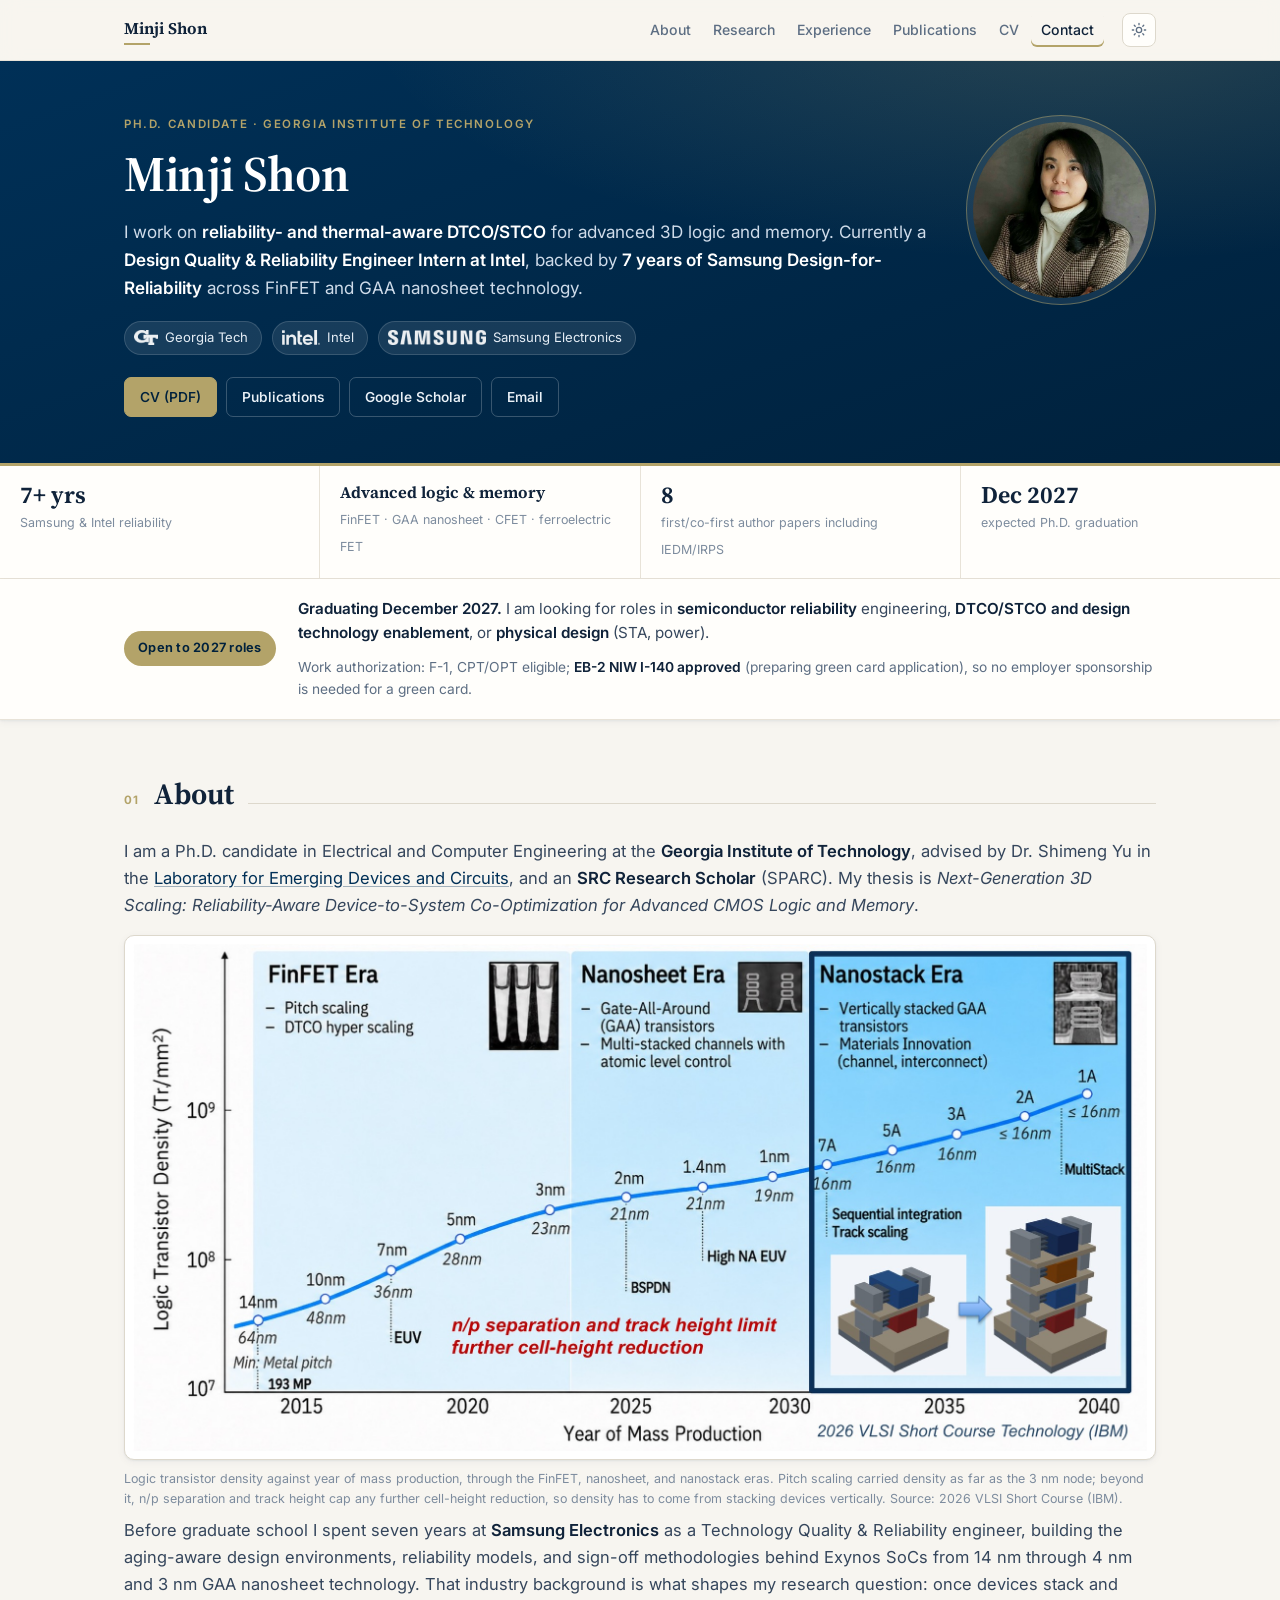
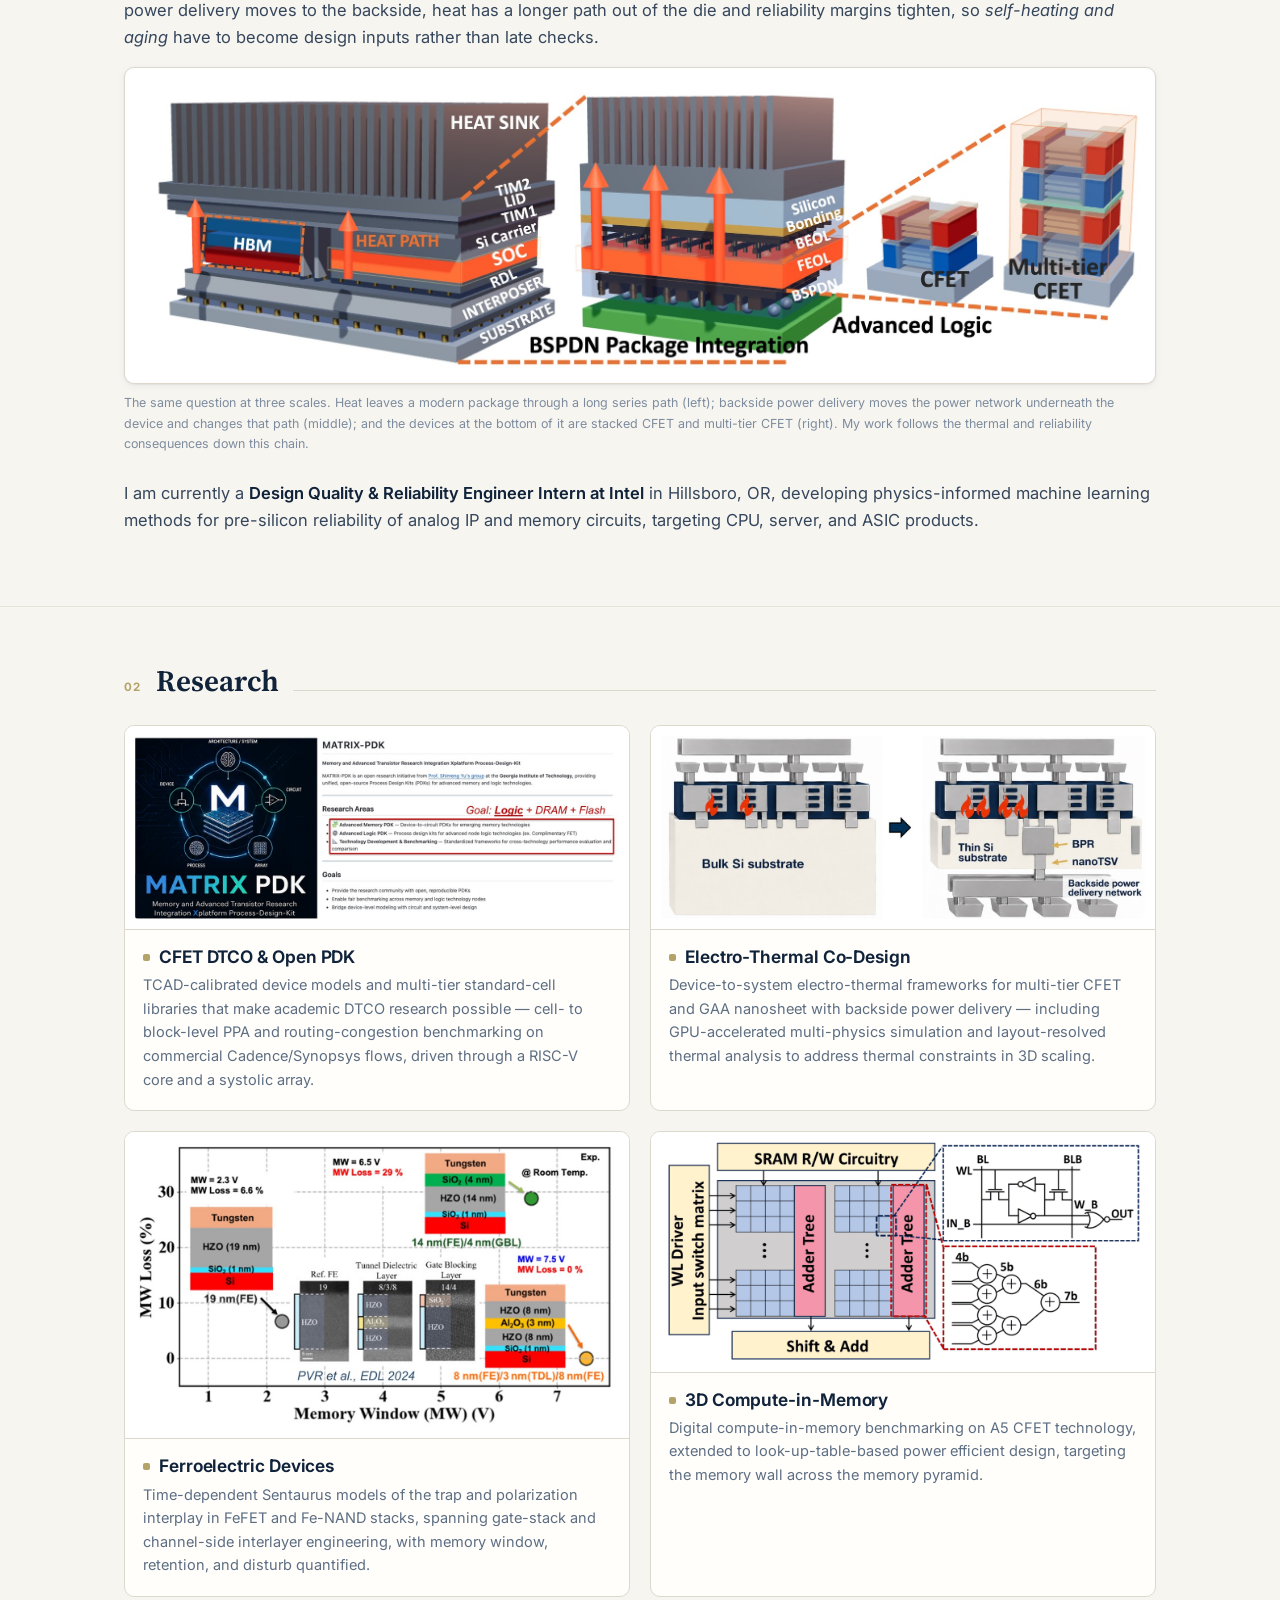
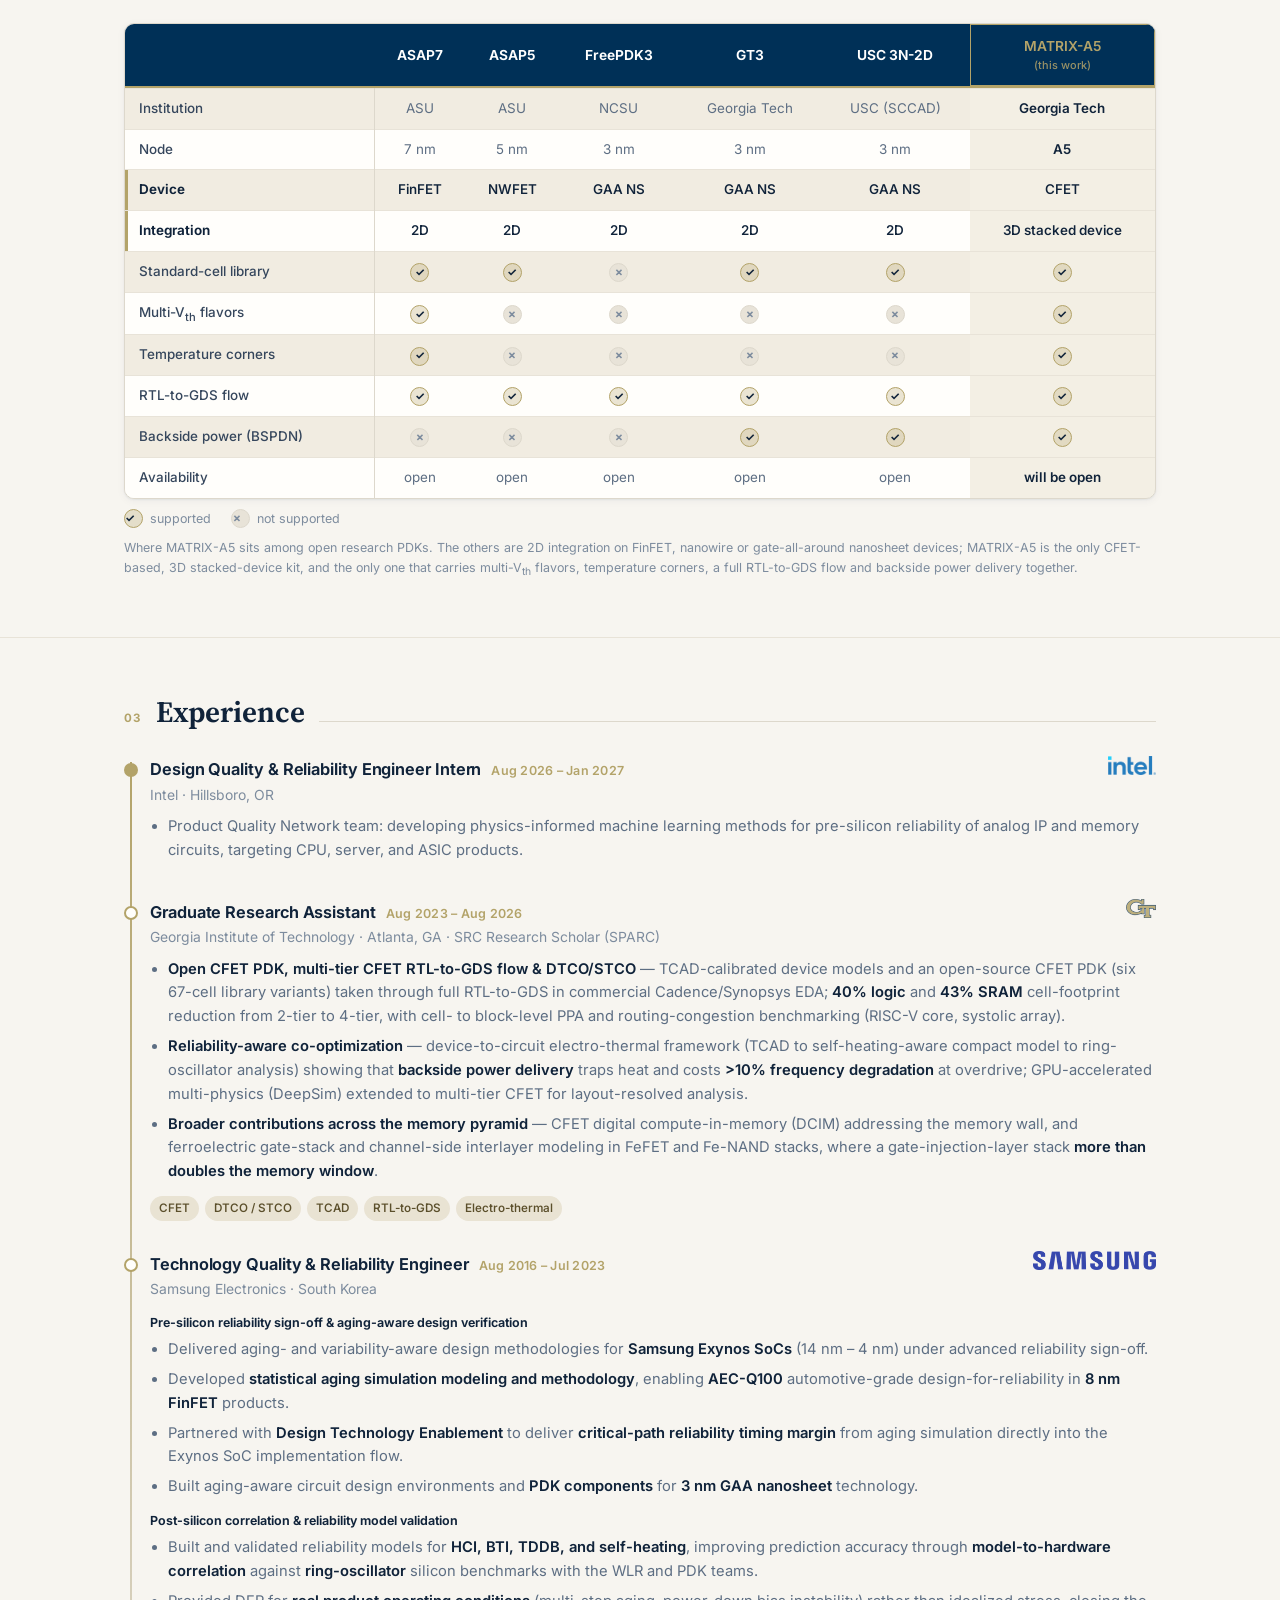
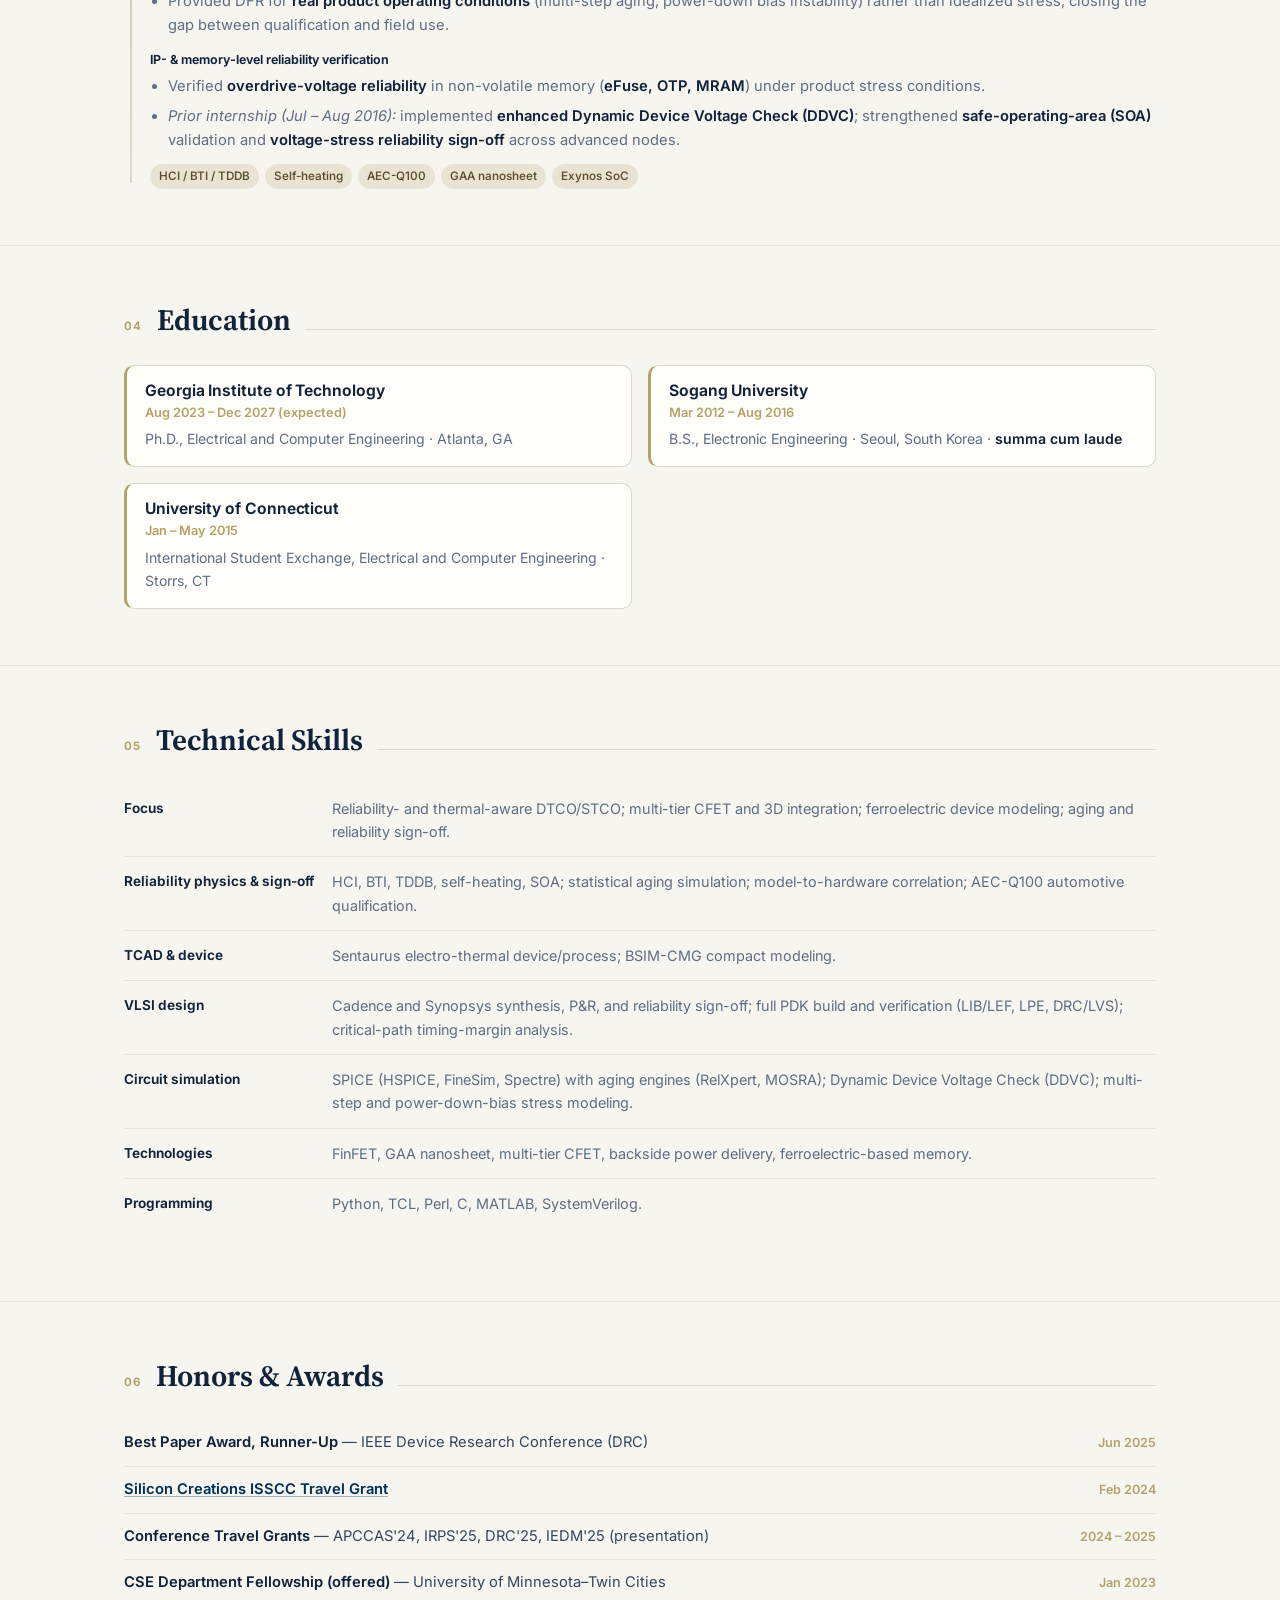
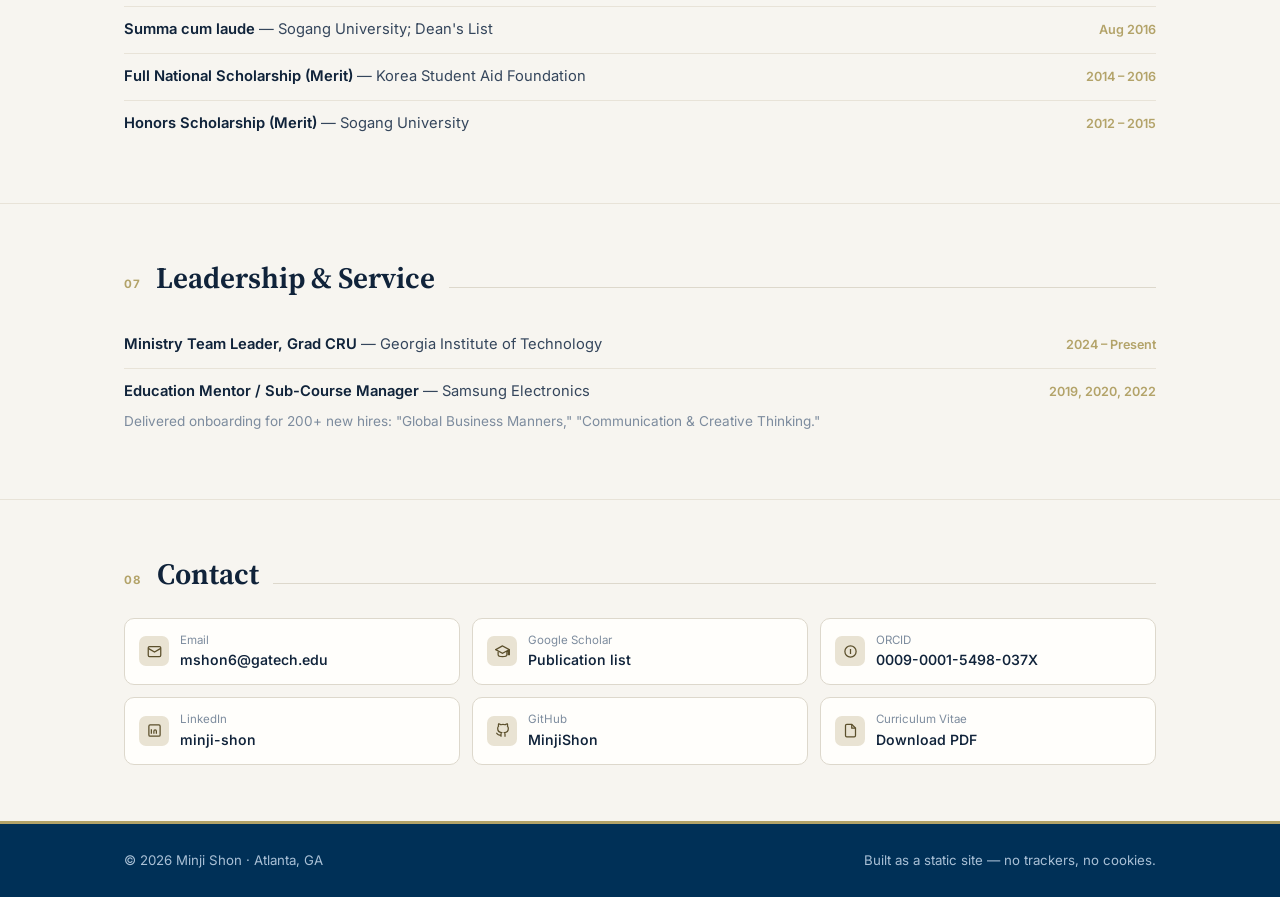
==== commit 4e7885ca: "Site: broaden the availability line to DTCO/STCO and physical design Was "semiconductor reliability " ====
--- a/index.html
+++ b/index.html
@@ -102,9 +102,10 @@
   <div class="wrap">
     <span class="pill">Open to 2027 roles</span>
     <p>
-      <strong>Graduating December 2027.</strong> I am looking for
-      <strong>semiconductor reliability</strong> engineering or
-      <strong>Design Technology Enablement</strong> roles.
+      <strong>Graduating December 2027.</strong> I am looking for roles in
+      <strong>semiconductor reliability</strong> engineering,
+      <strong>DTCO/STCO and design technology enablement</strong>, or
+      <strong>physical design</strong> (STA, power).
     </p>
     <p class="visa">
       Work authorization: F-1, CPT/OPT eligible; <strong>EB-2 NIW I-140 approved</strong>
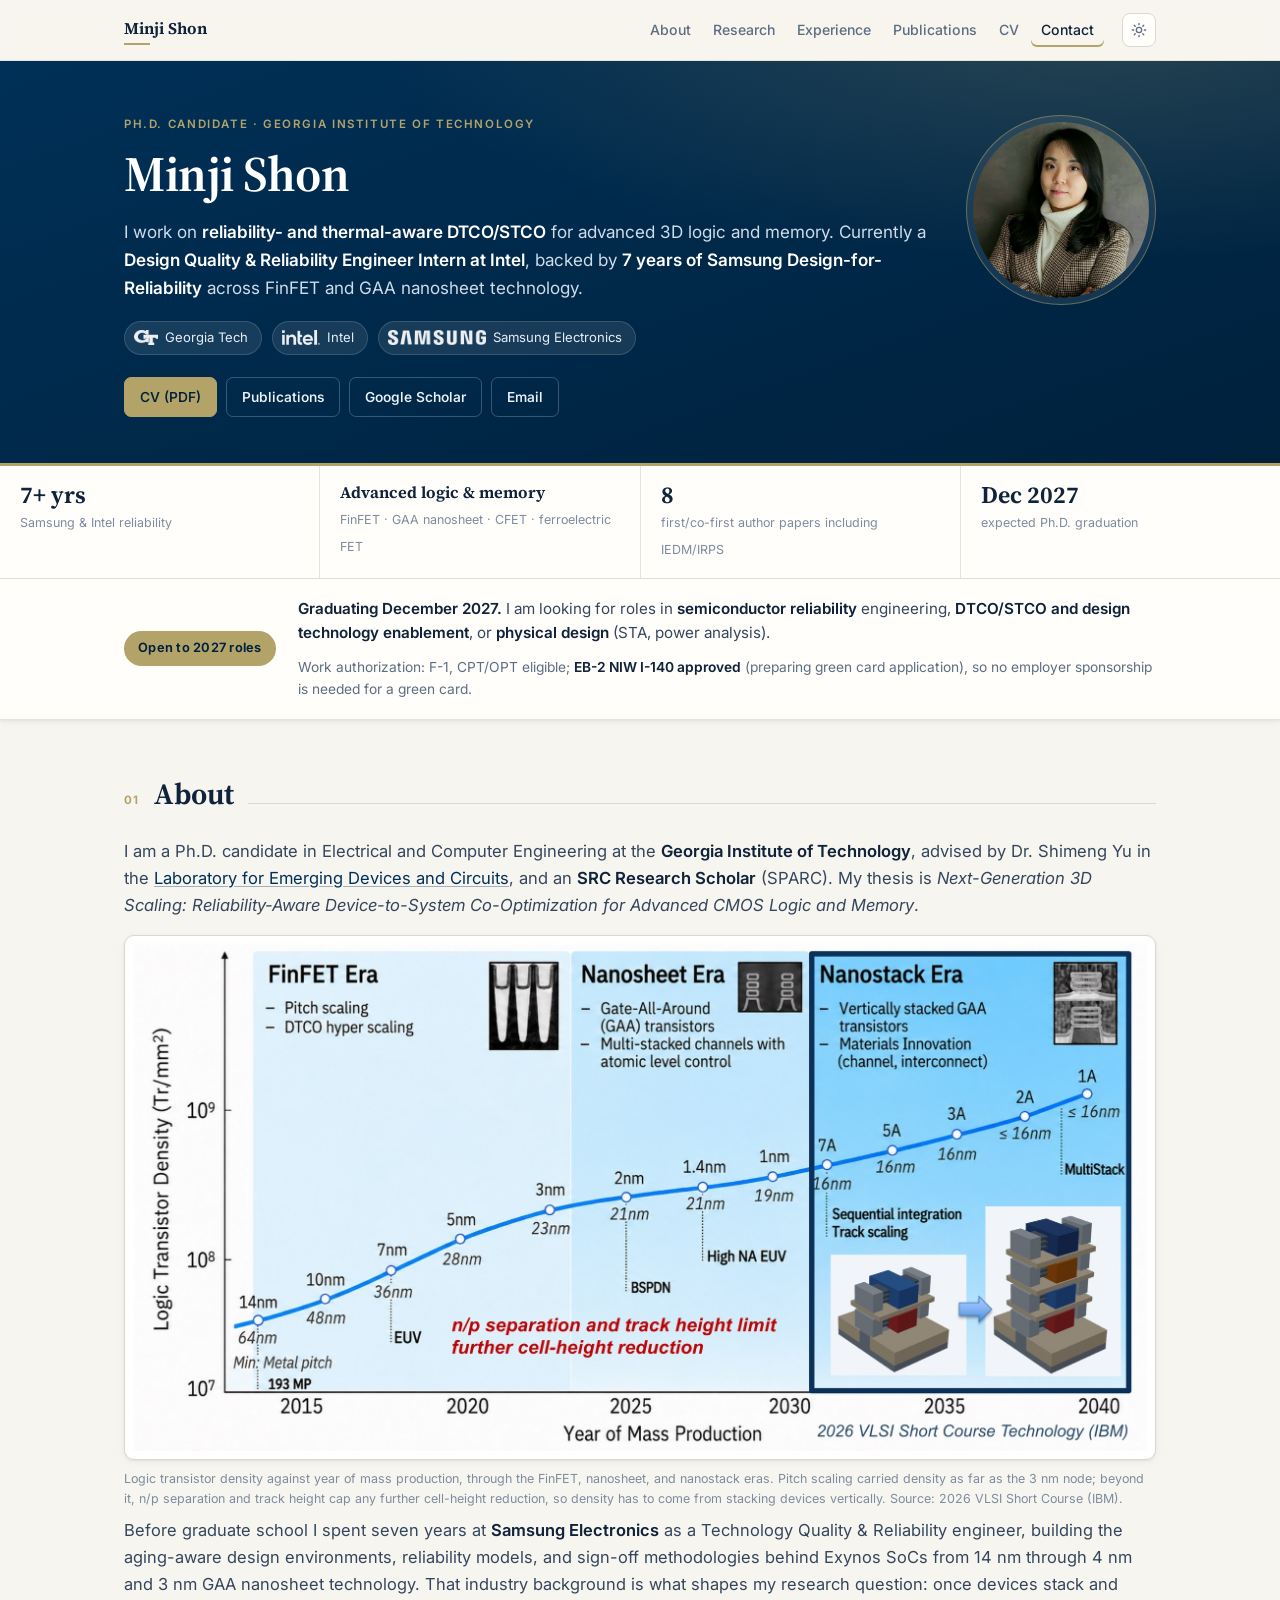
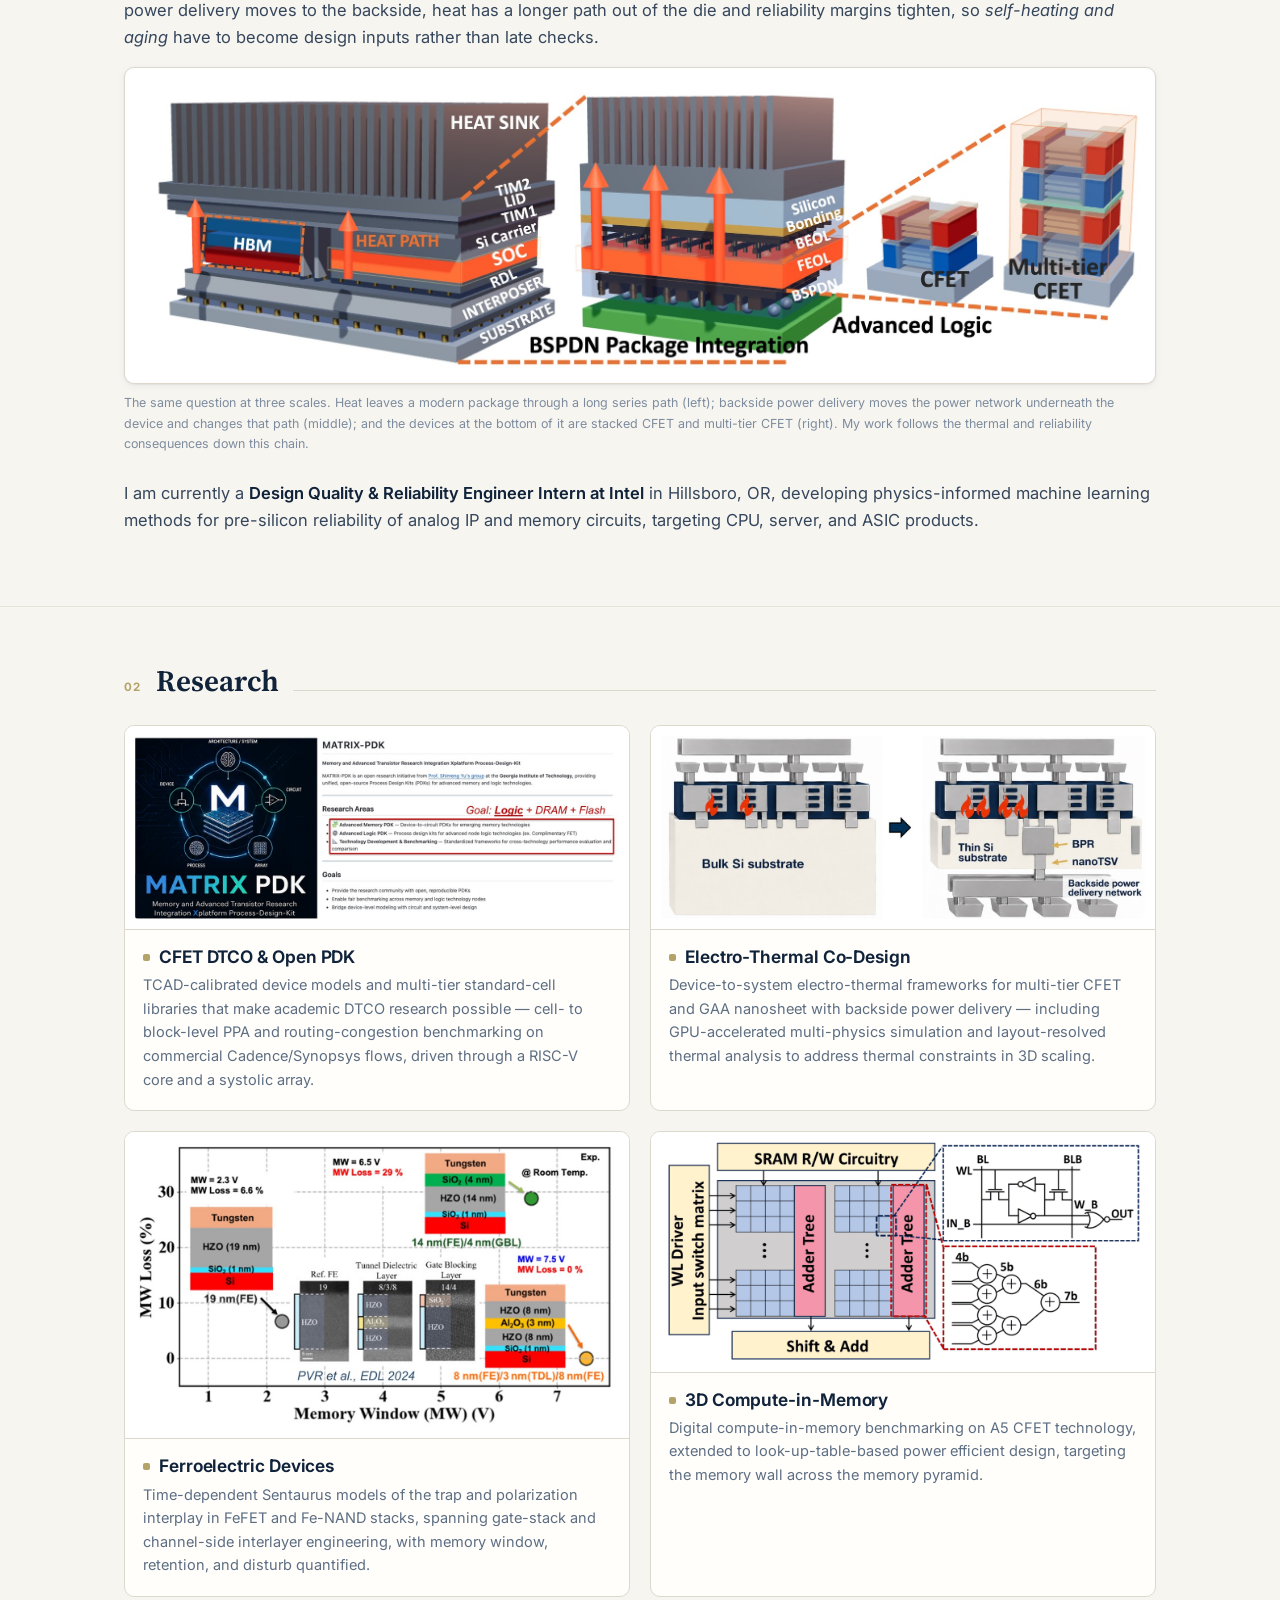
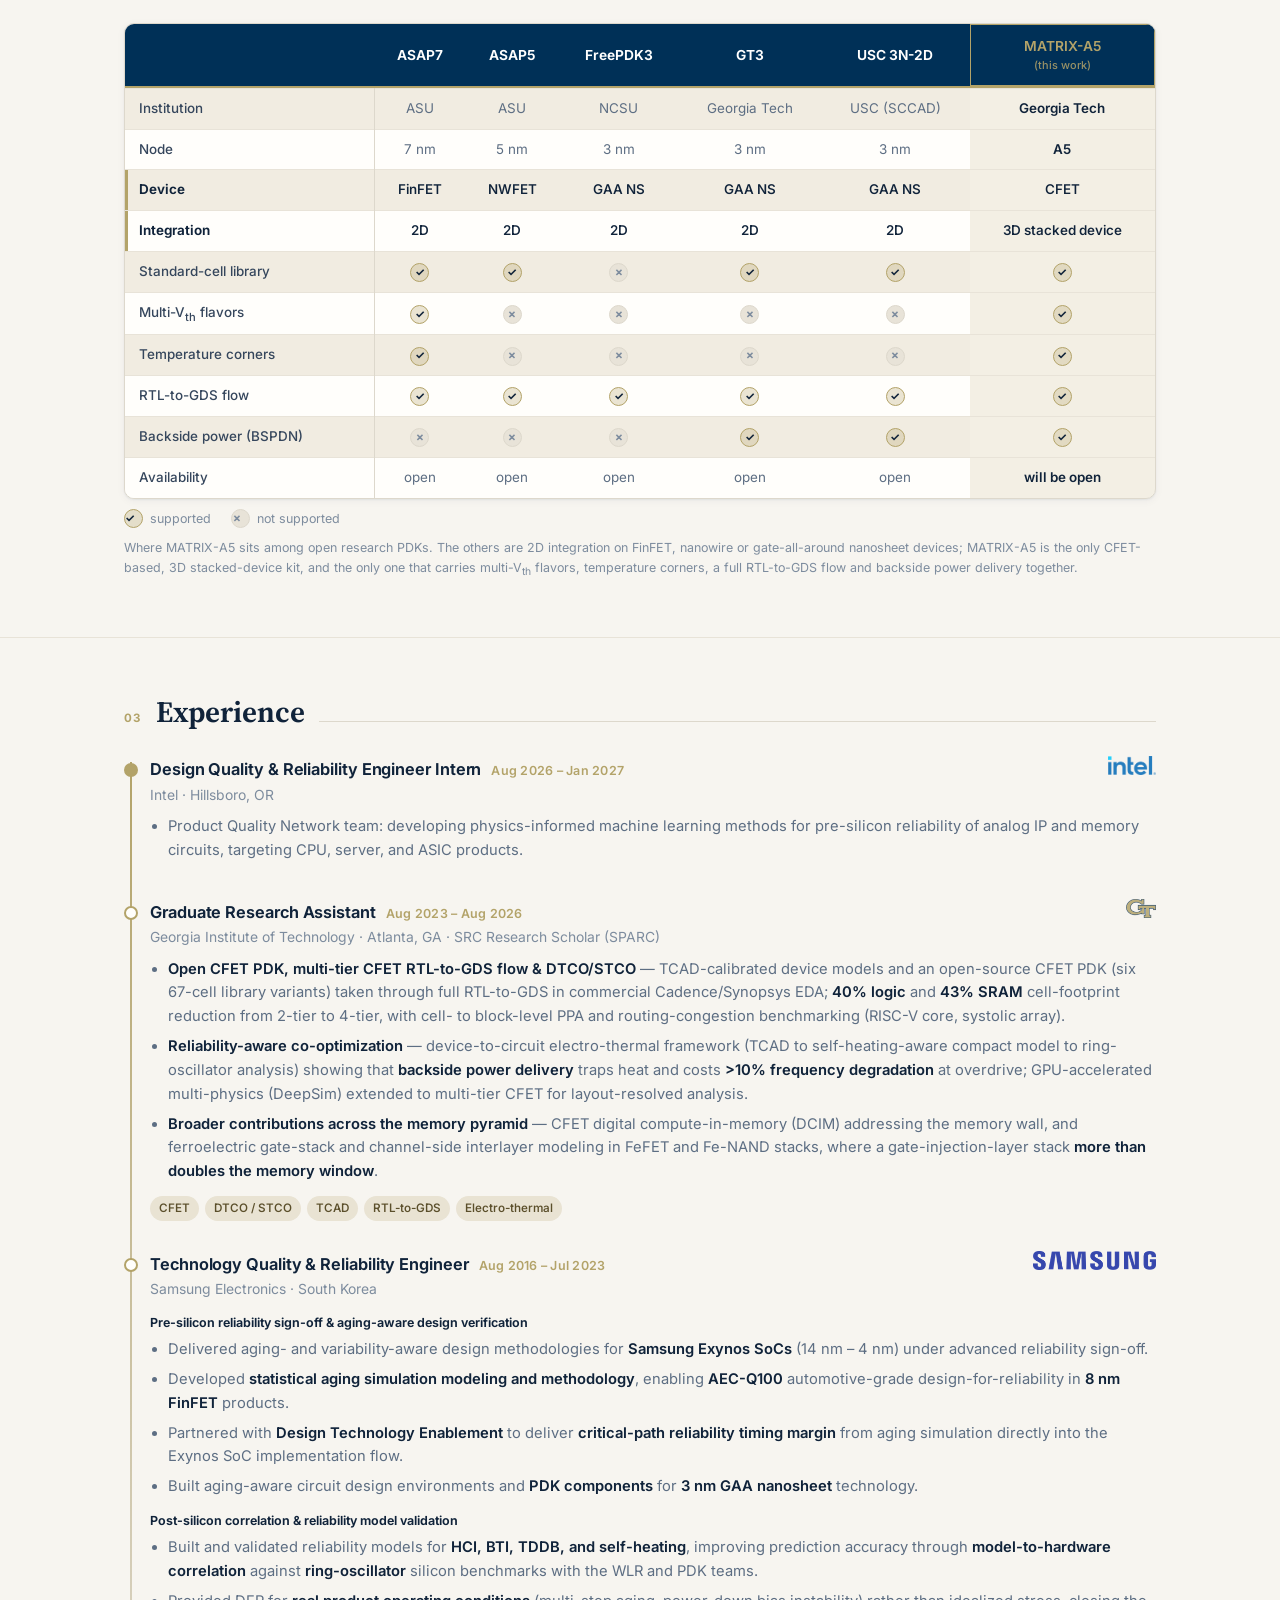
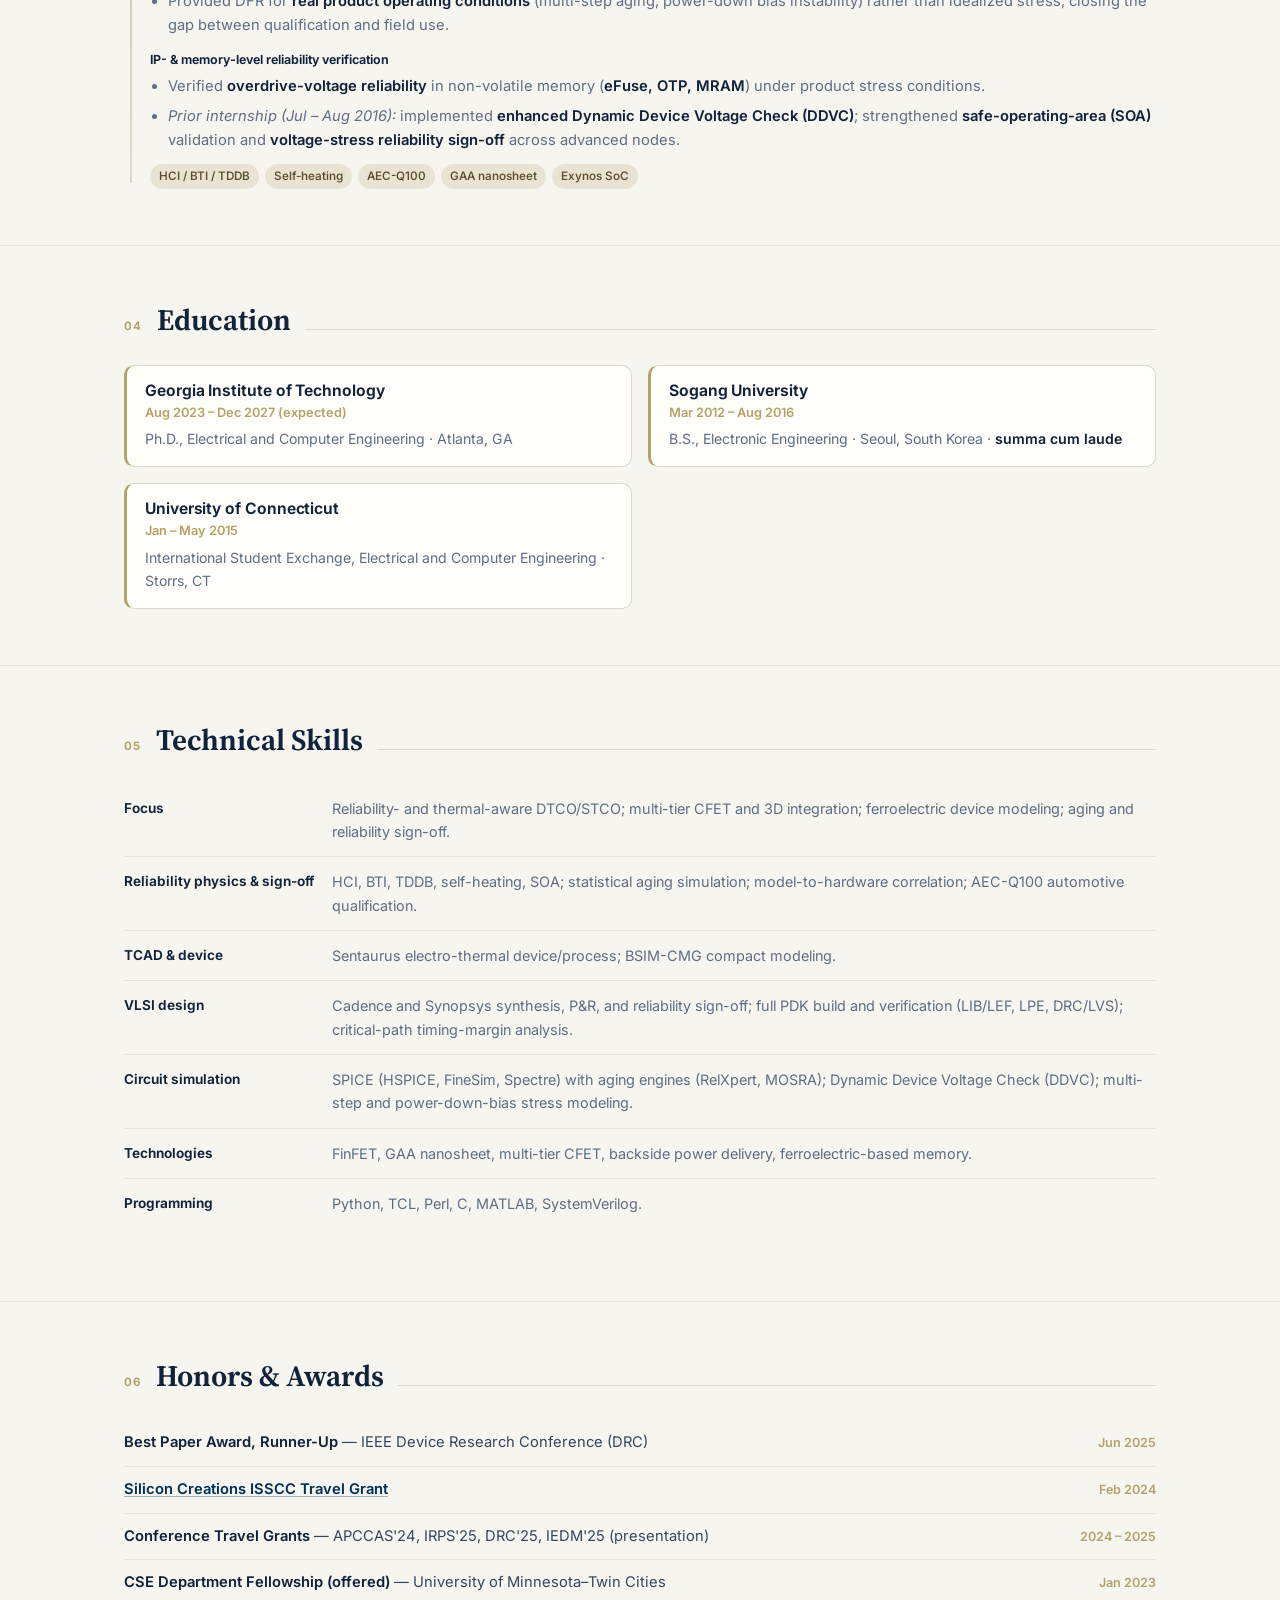
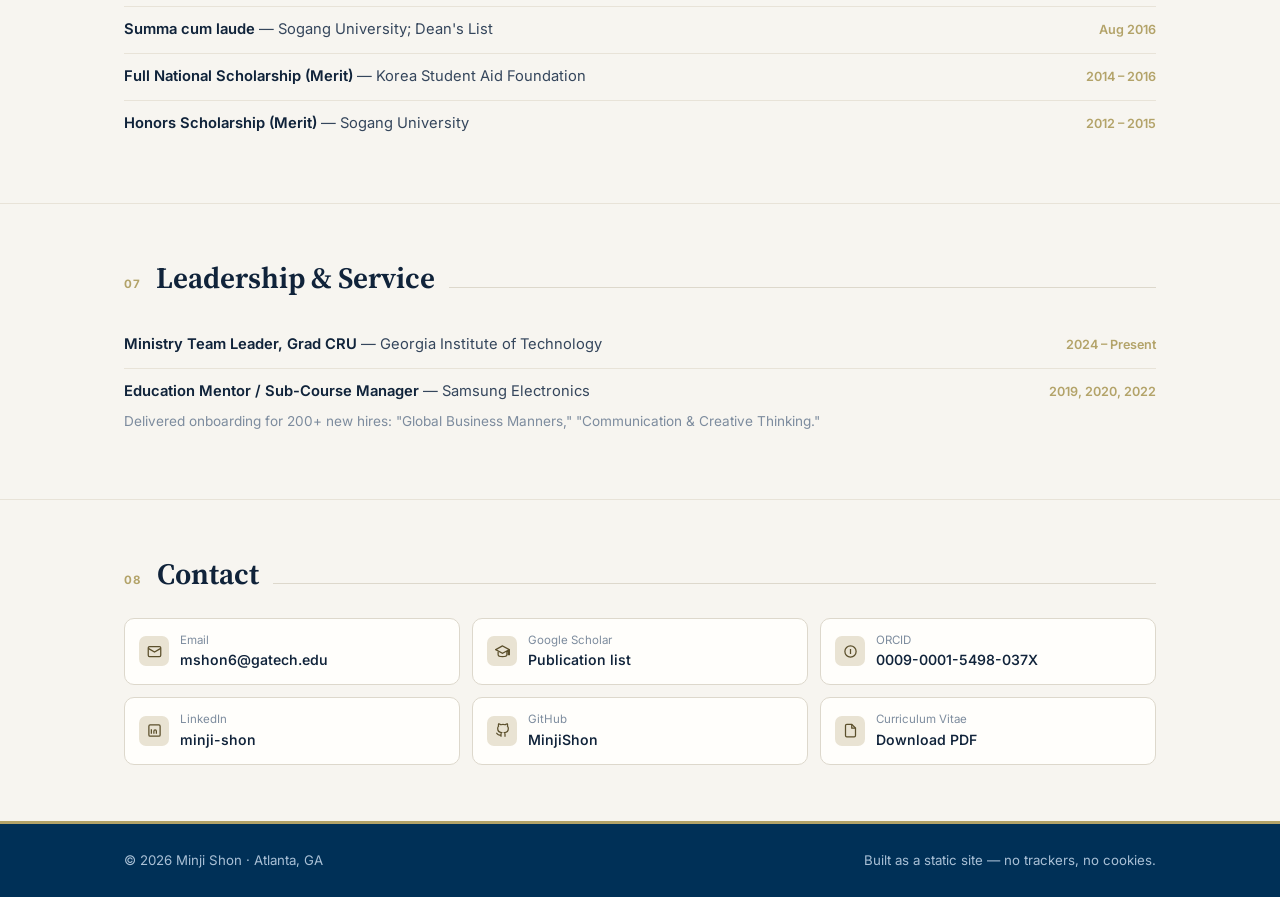
==== commit 97cad053: "Site: "power" -> "power analysis" in the availability line Co-Authored-By: Claude Opus 5 (1M context" ====
--- a/index.html
+++ b/index.html
@@ -105,7 +105,7 @@
       <strong>Graduating December 2027.</strong> I am looking for roles in
       <strong>semiconductor reliability</strong> engineering,
       <strong>DTCO/STCO and design technology enablement</strong>, or
-      <strong>physical design</strong> (STA, power).
+      <strong>physical design</strong> (STA, power analysis).
     </p>
     <p class="visa">
       Work authorization: F-1, CPT/OPT eligible; <strong>EB-2 NIW I-140 approved</strong>
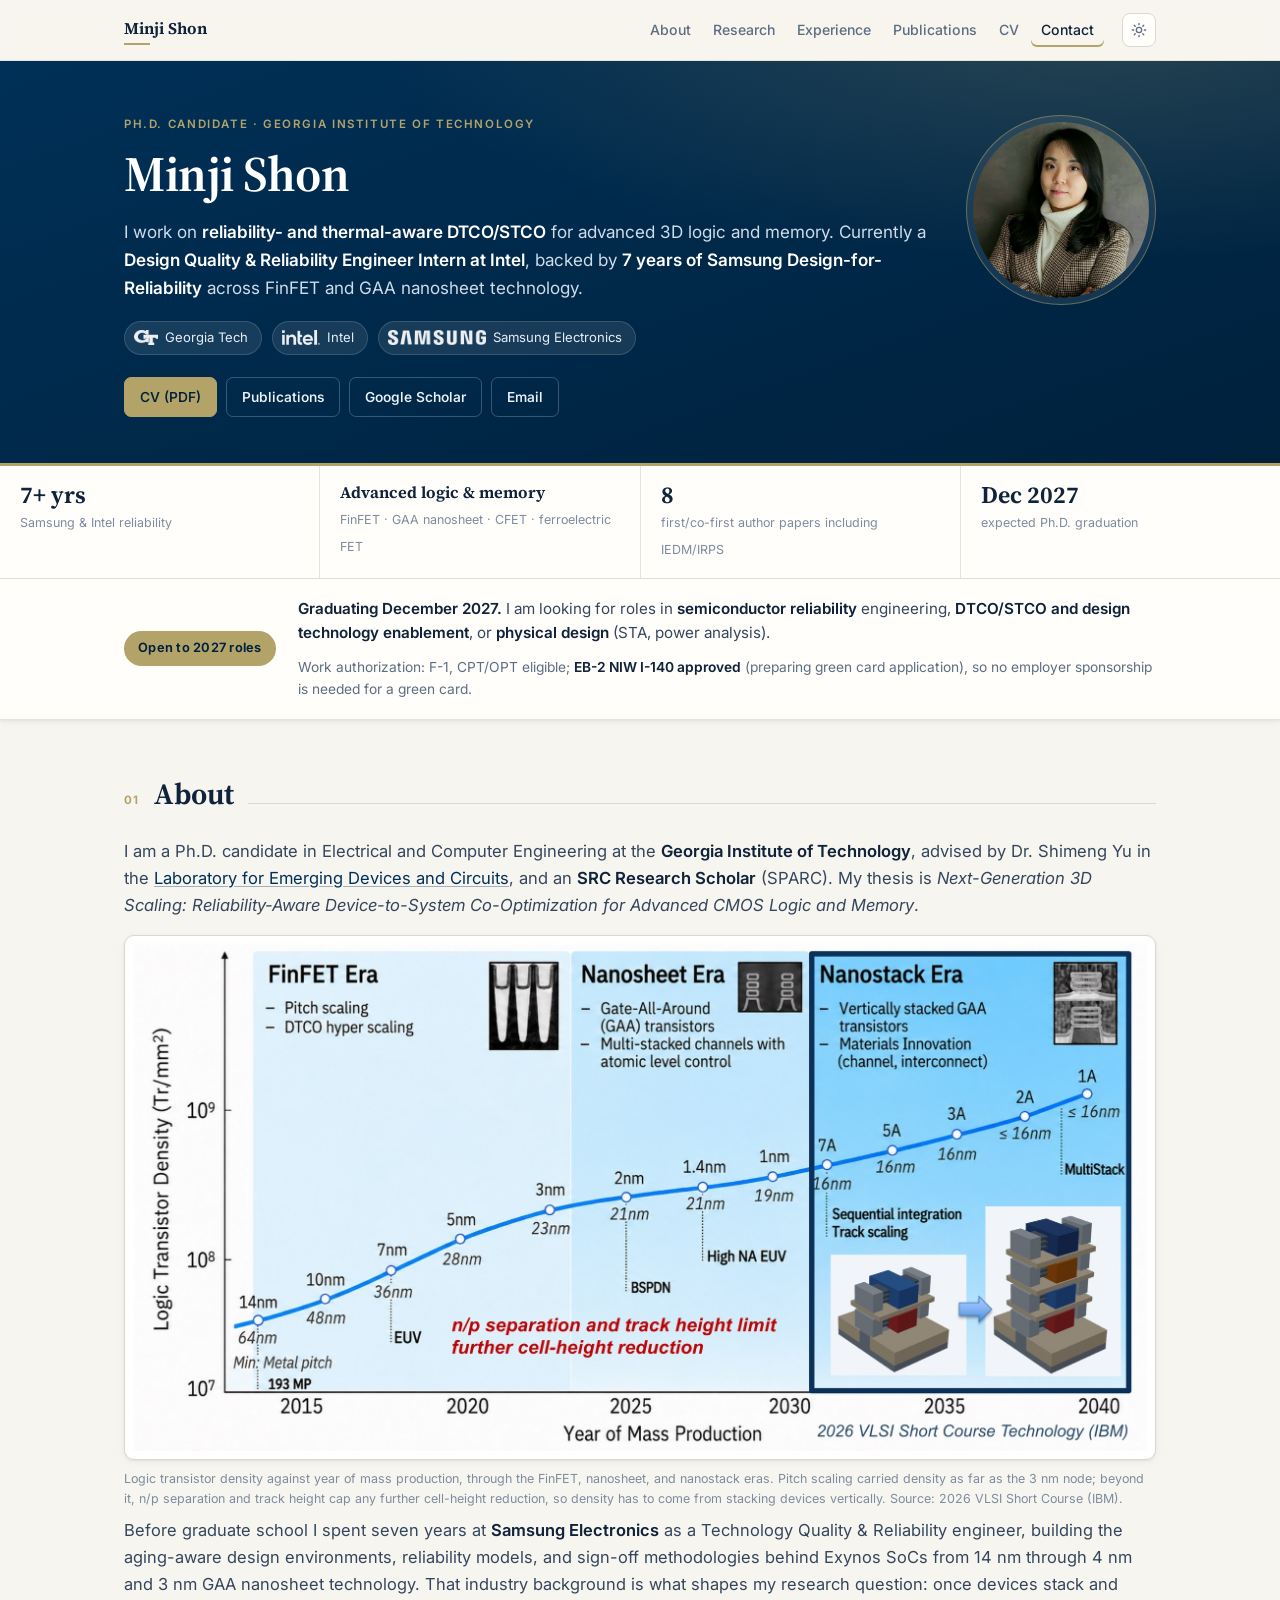
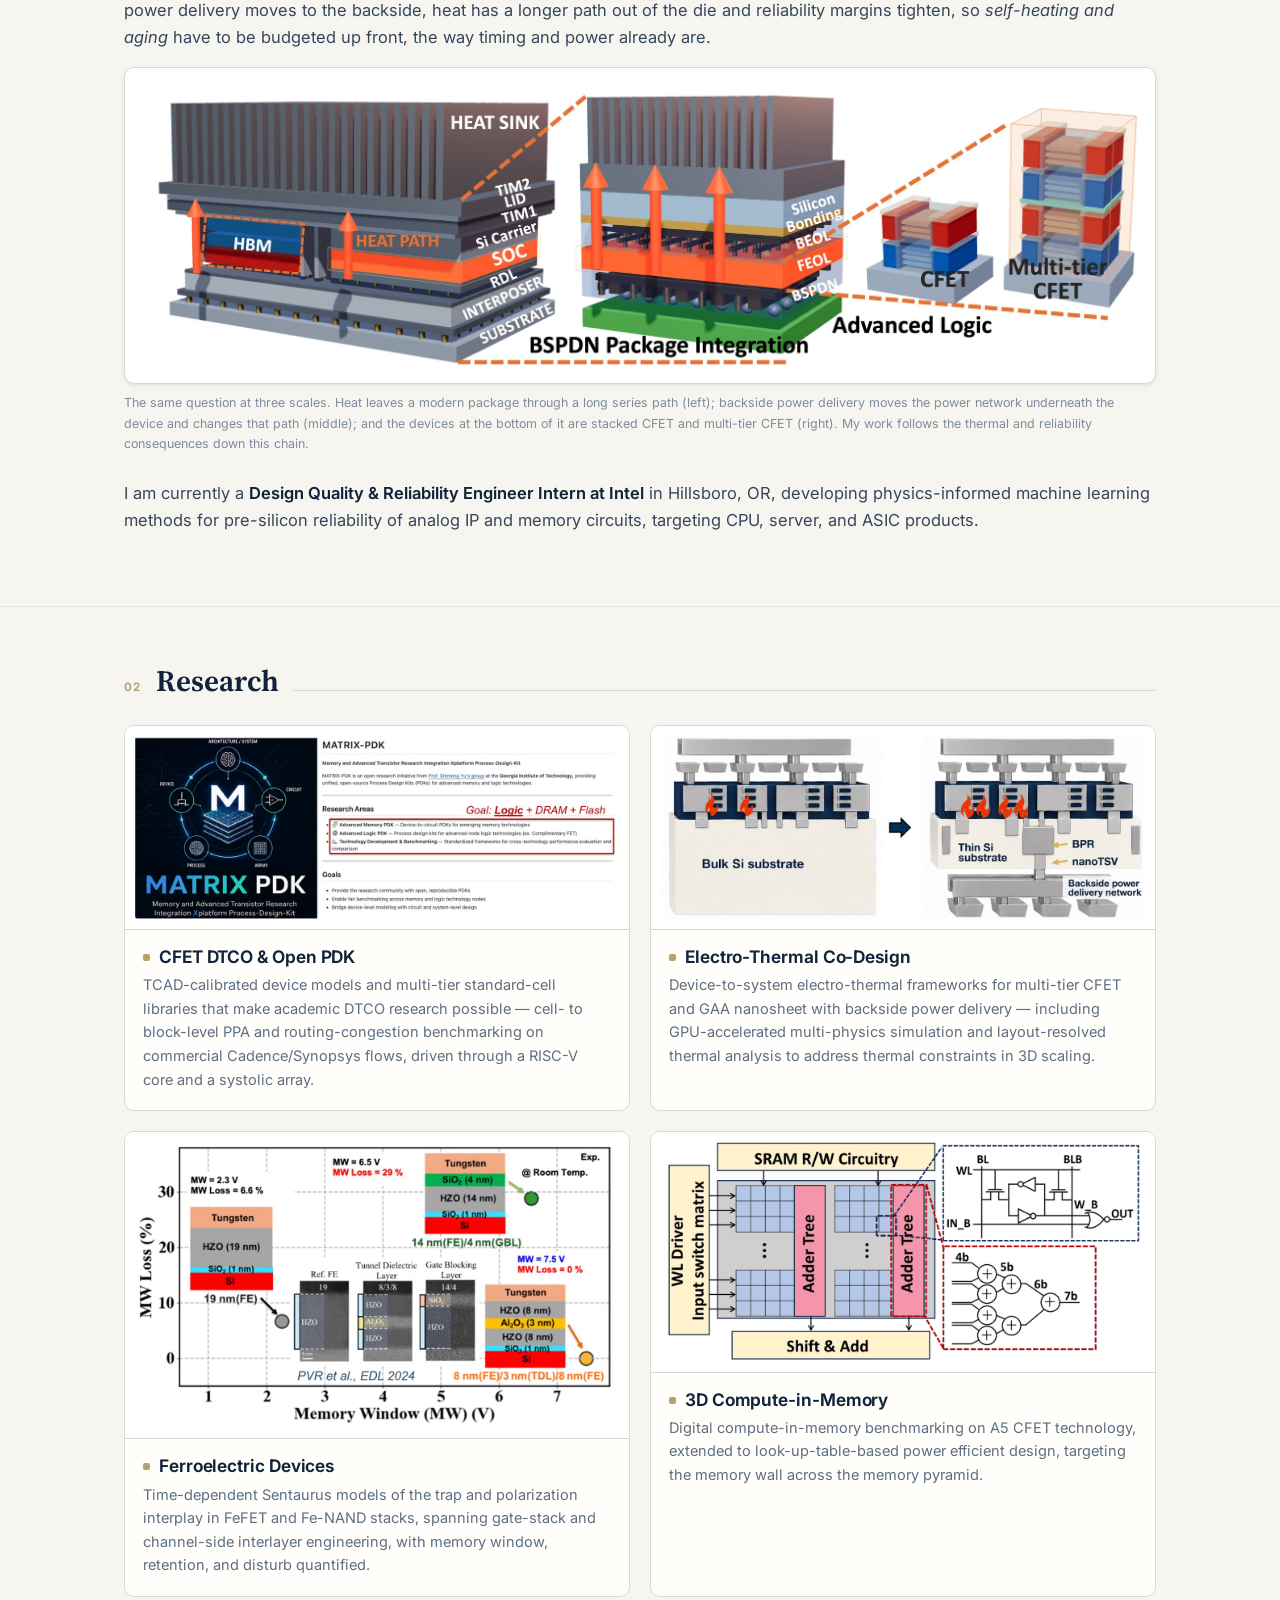
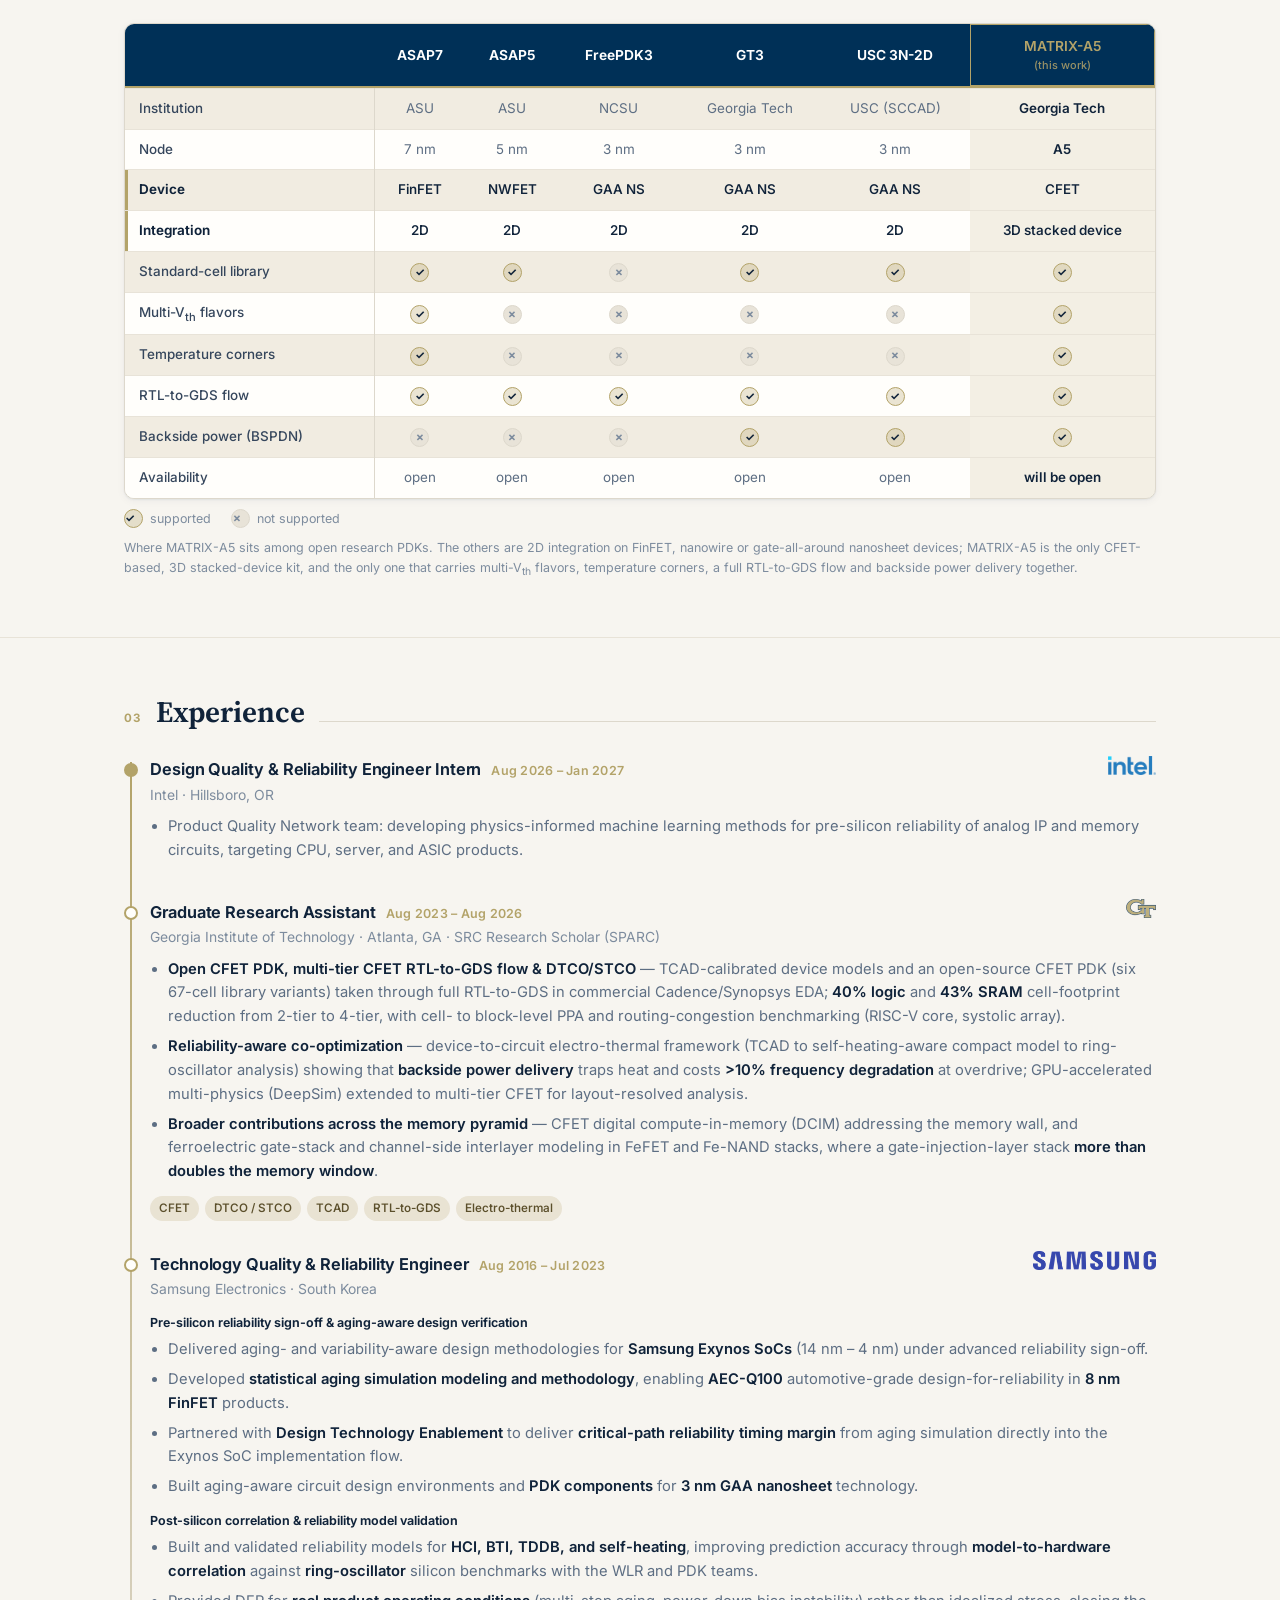
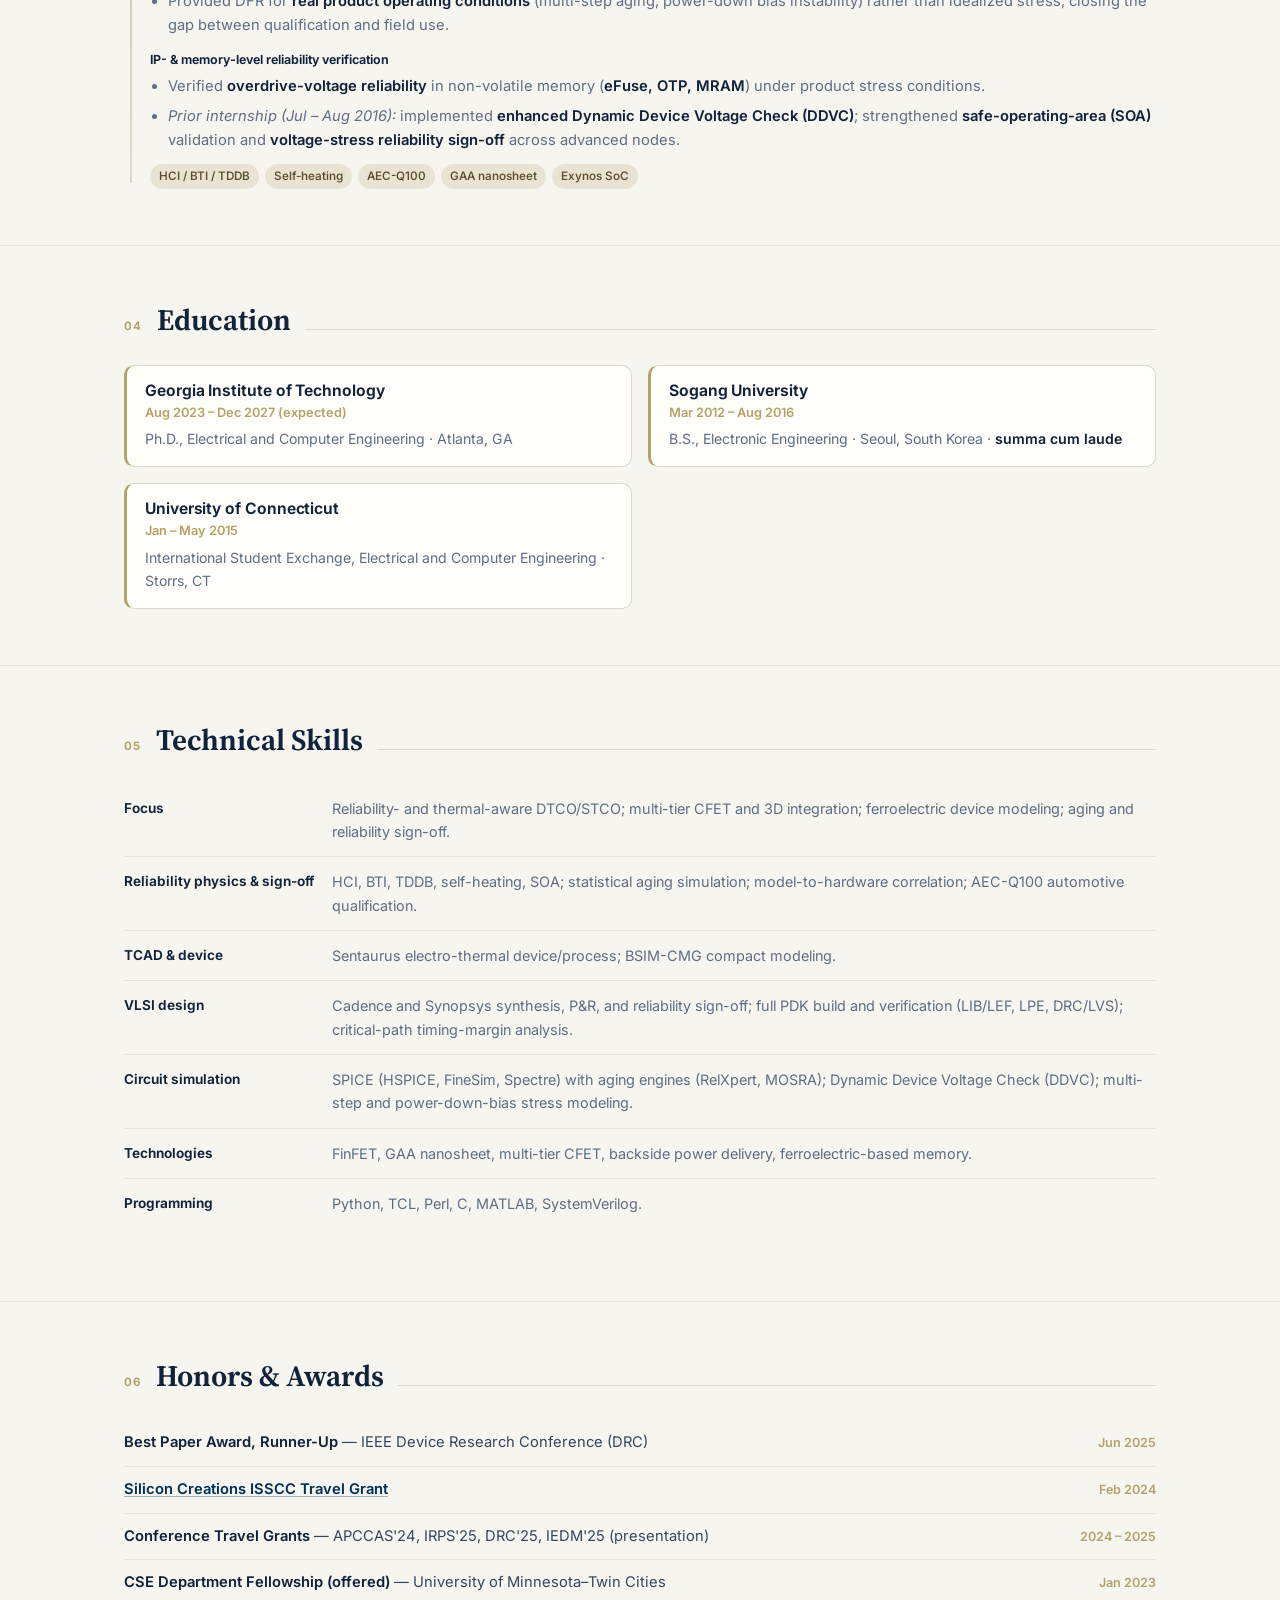
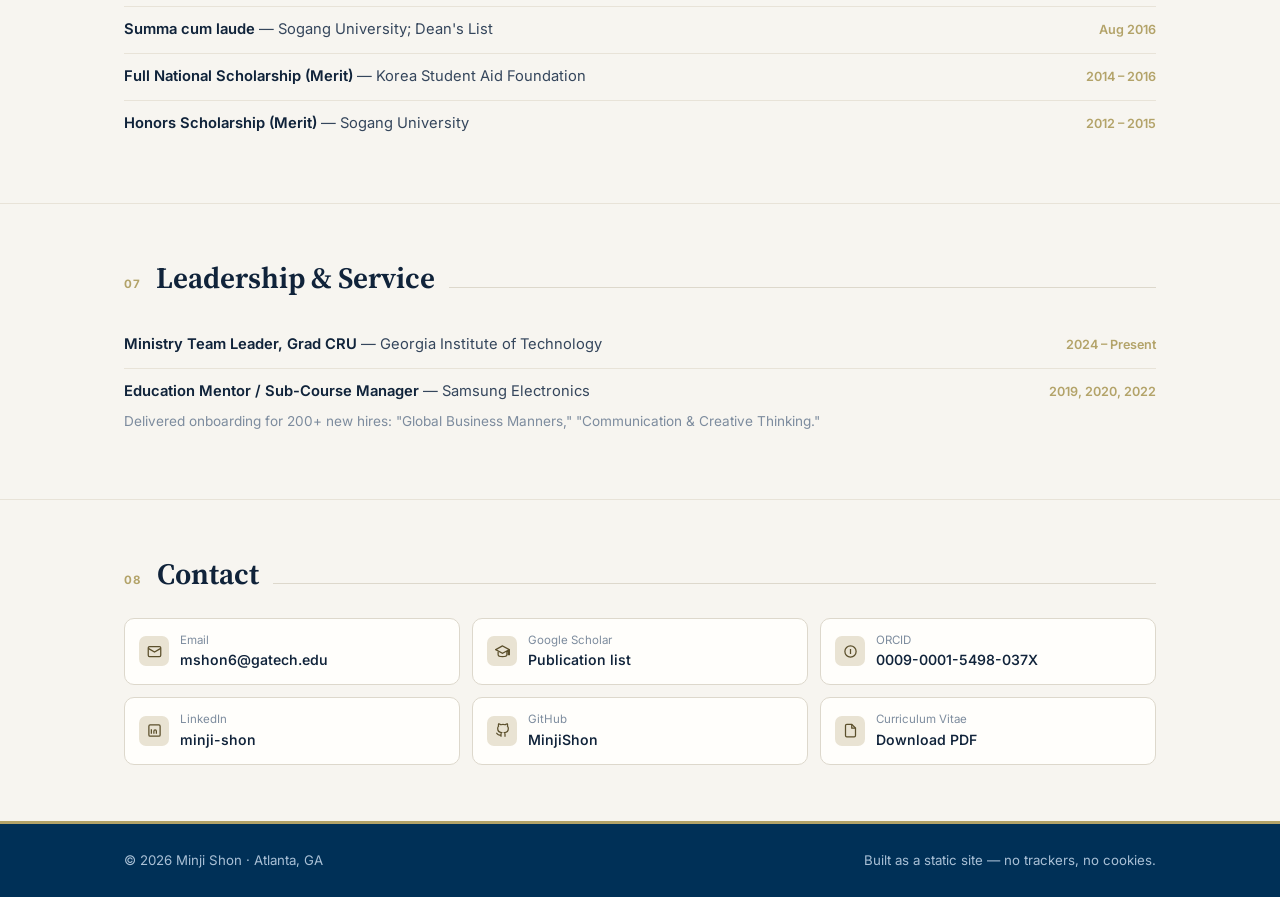
==== commit 1ea9d41b: "Site: reword the research-question sentence "have to become design inputs rather than late checks" -" ====
--- a/index.html
+++ b/index.html
@@ -146,8 +146,8 @@
       reliability models, and sign-off methodologies behind Exynos SoCs from 14 nm through 4 nm and
       3 nm GAA nanosheet technology. That industry background is what shapes my research question:
       once devices stack and power delivery moves to the backside, heat has a longer path out of the
-      die and reliability margins tighten, so <em>self-heating and aging</em> have to become design
-      inputs rather than late checks.
+      die and reliability margins tighten, so <em>self-heating and aging</em> have to be budgeted
+      up front, the way timing and power already are.
     </p>
 
     <figure class="figure-wide">
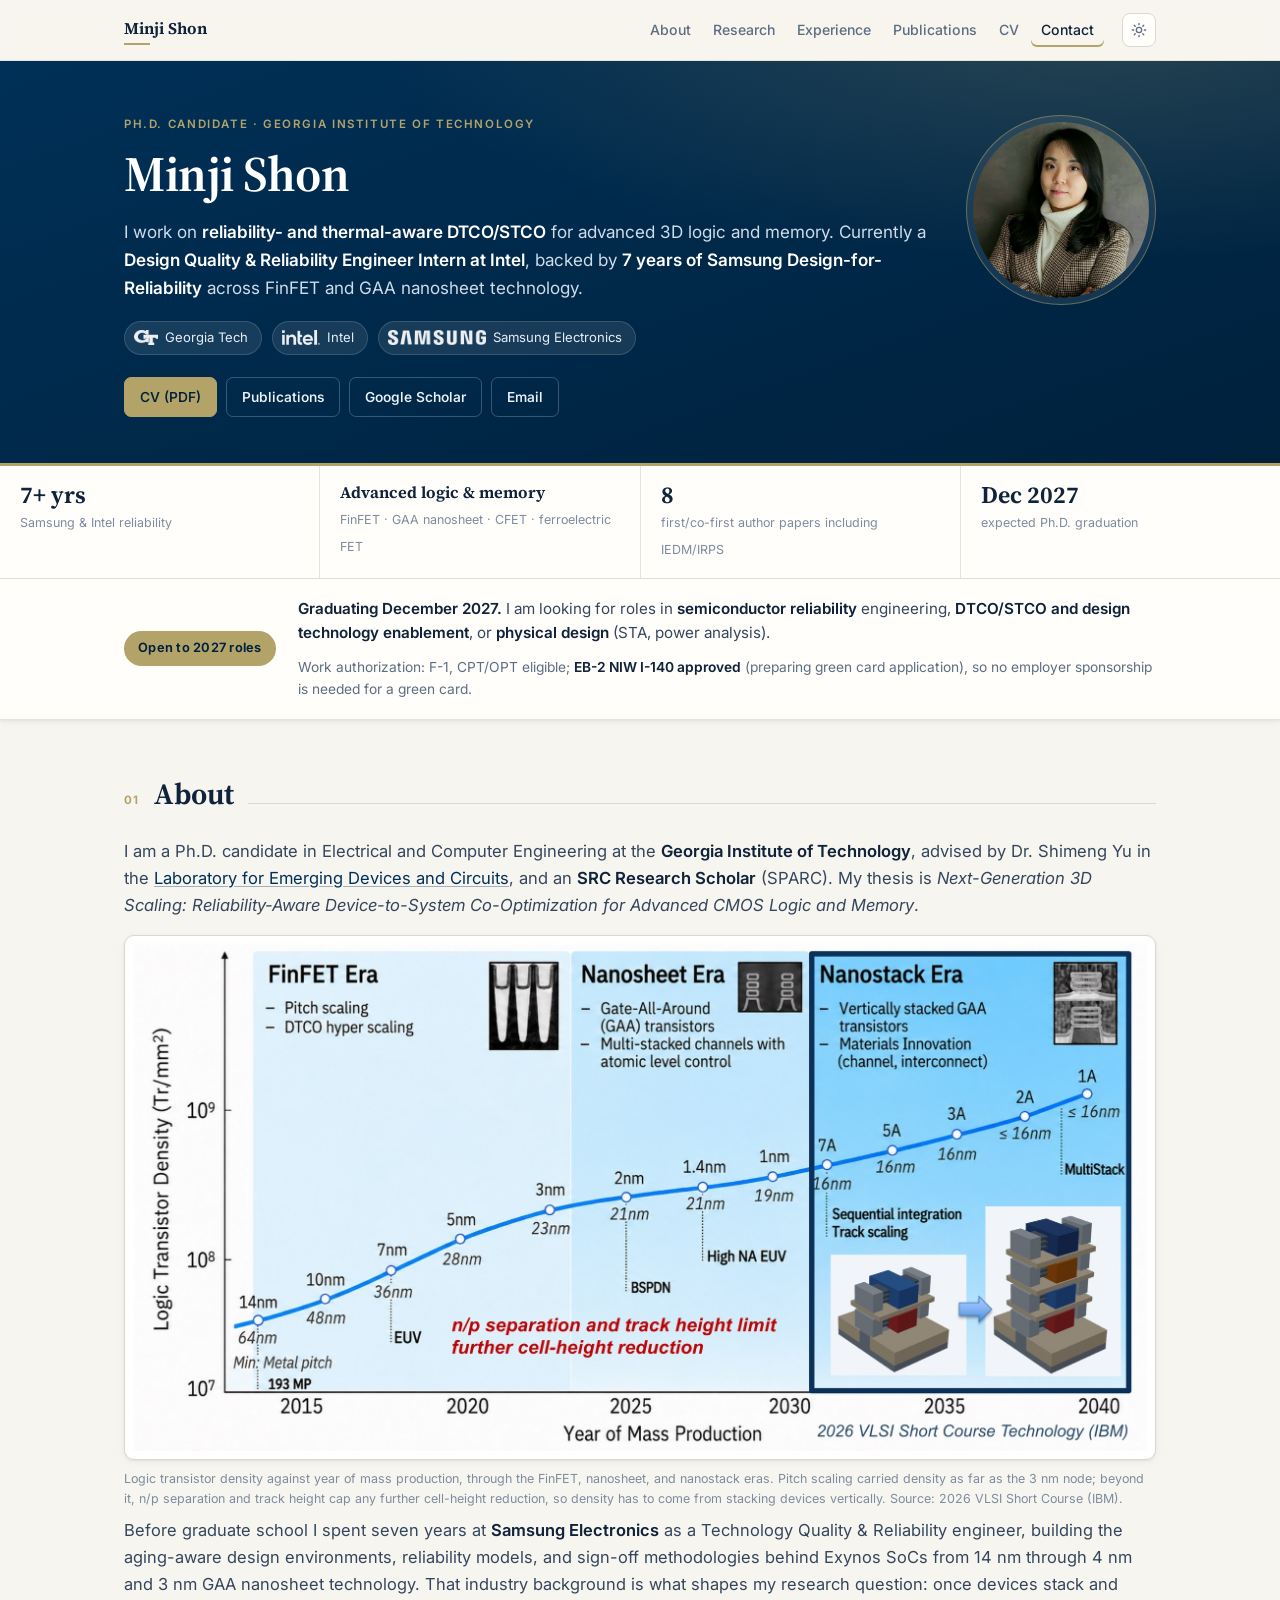
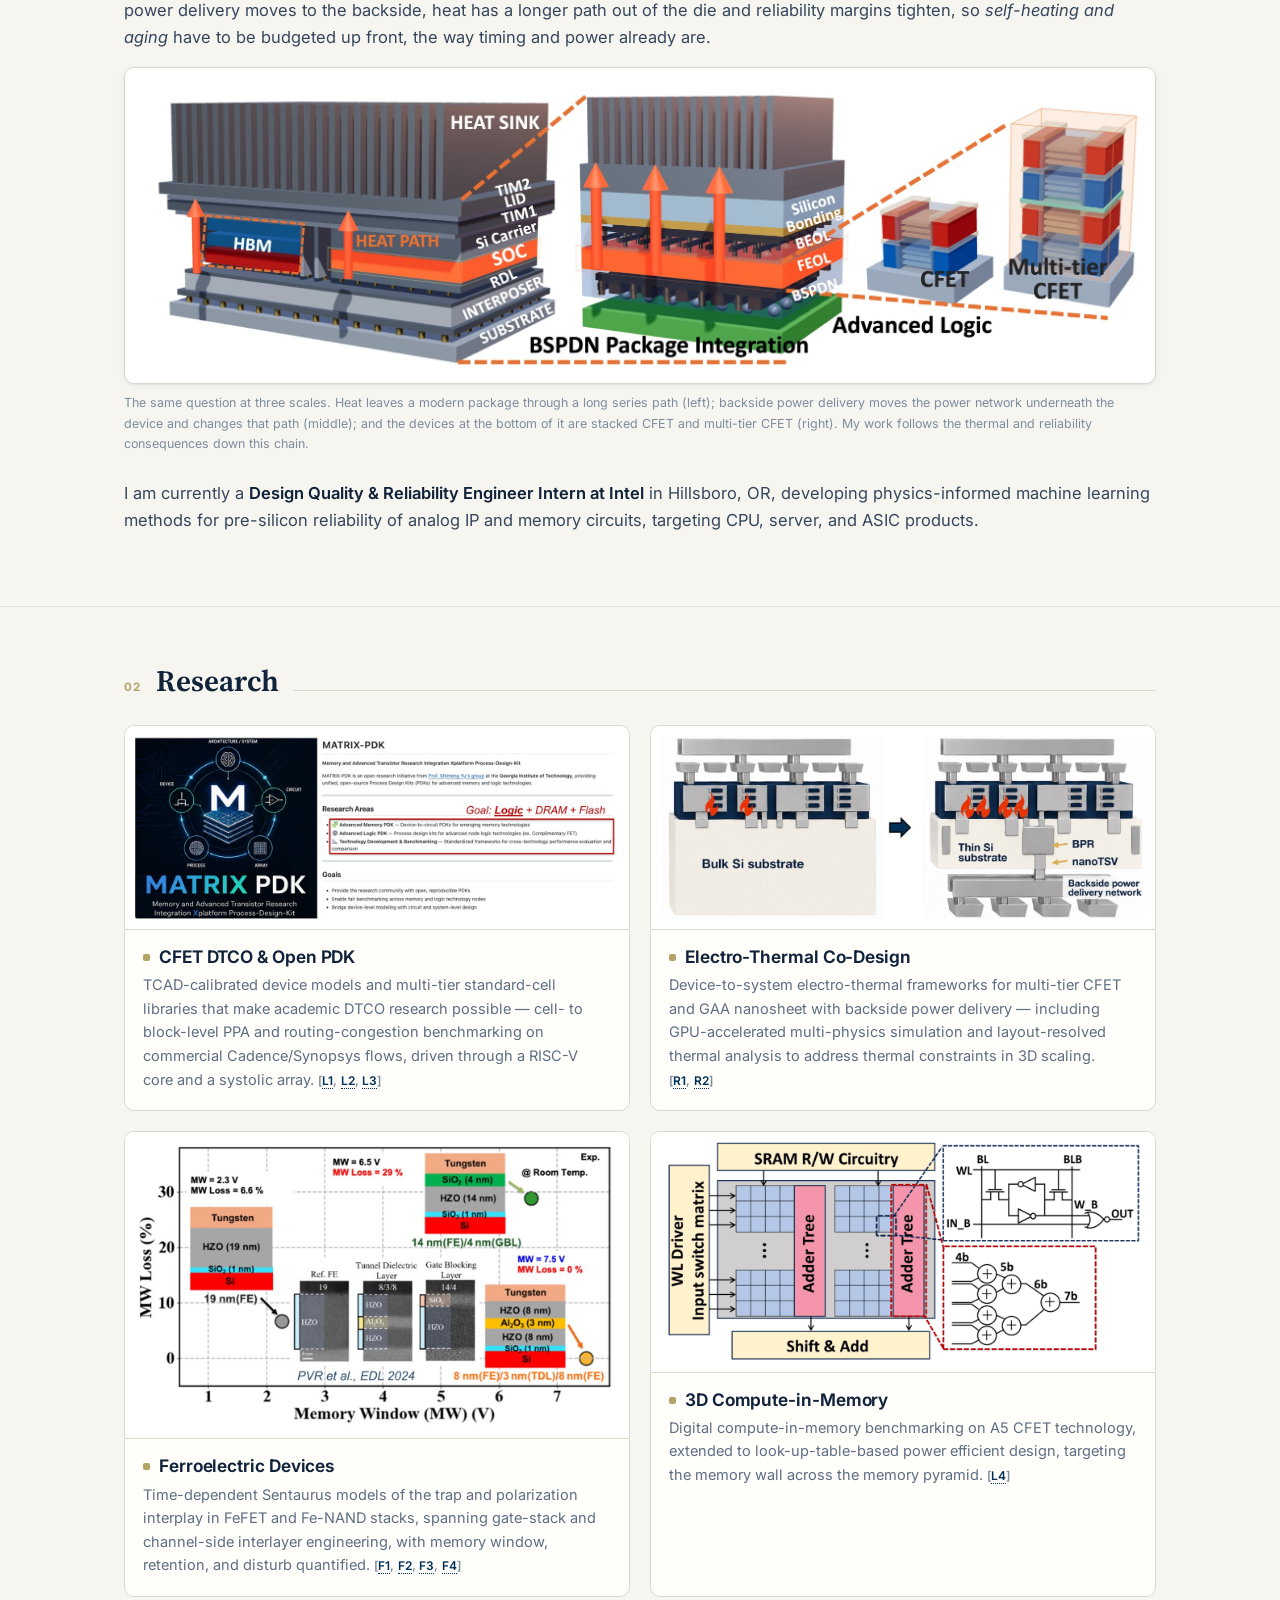
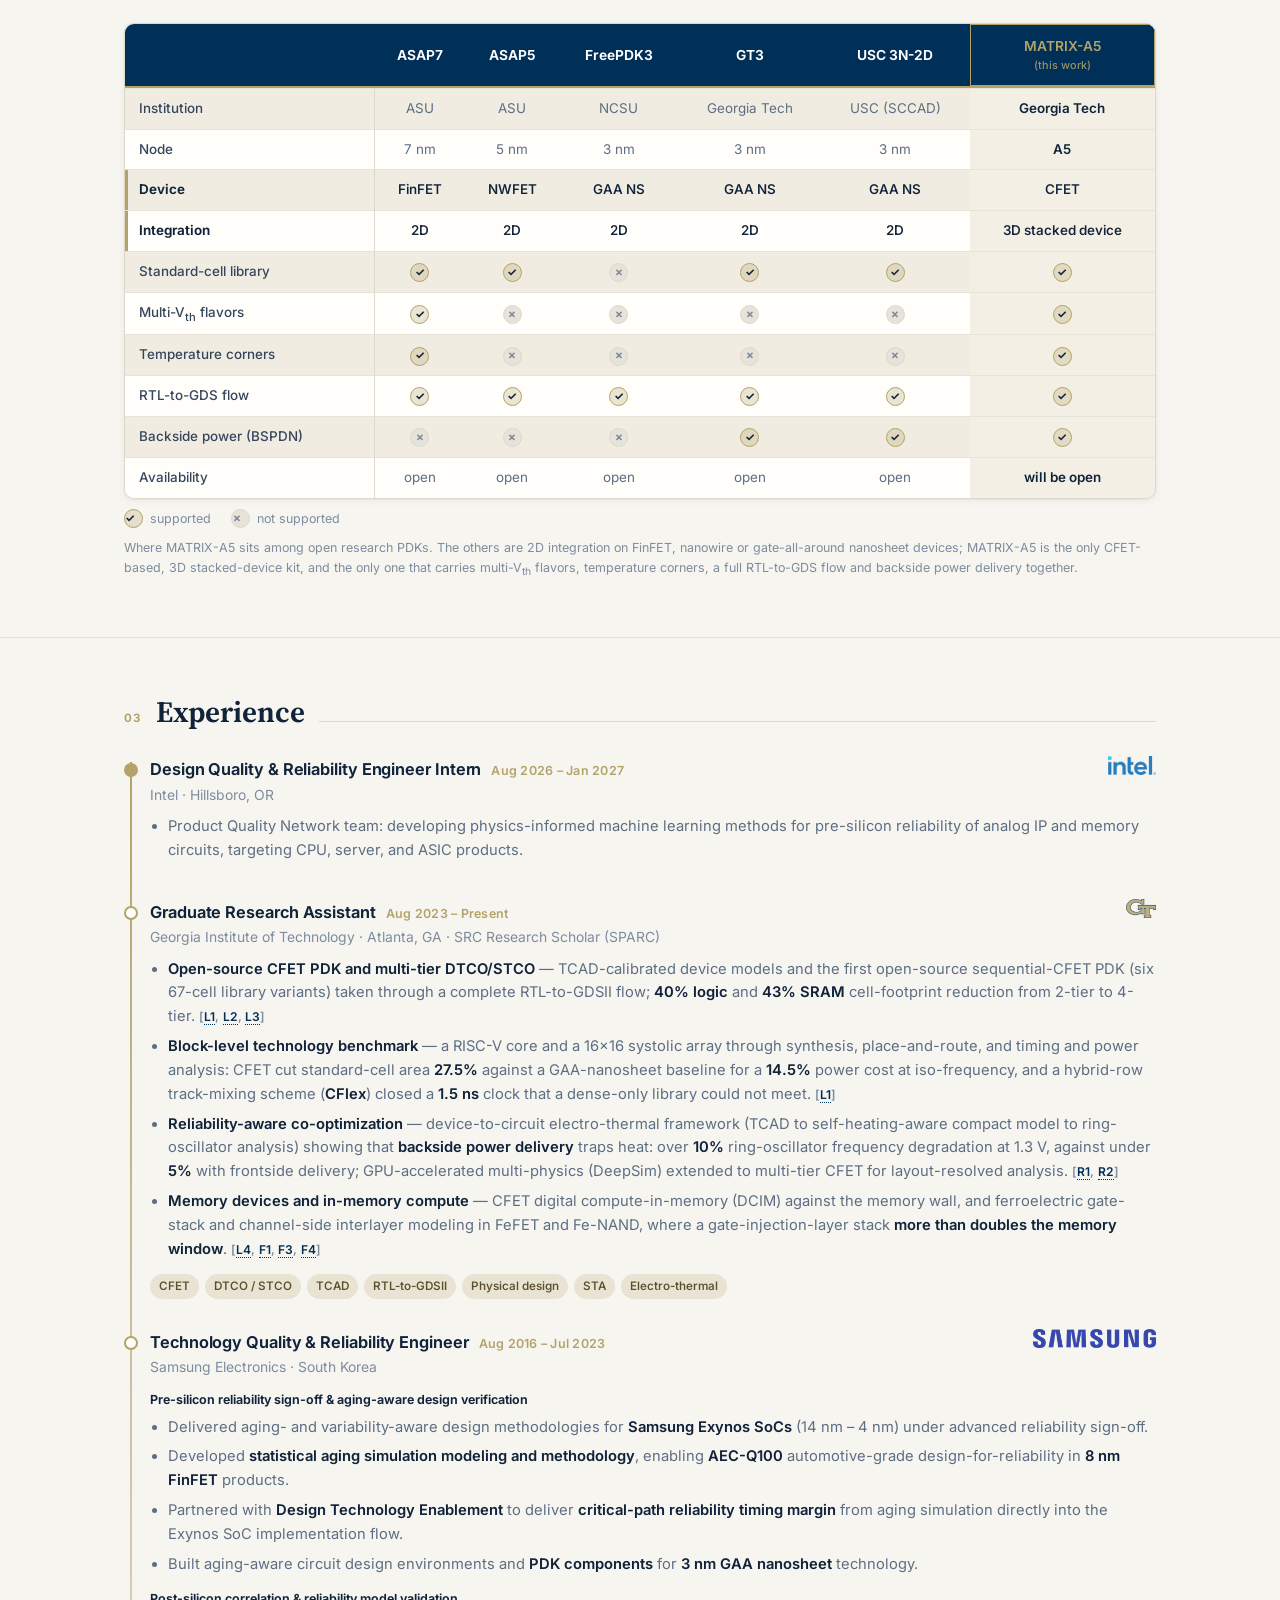
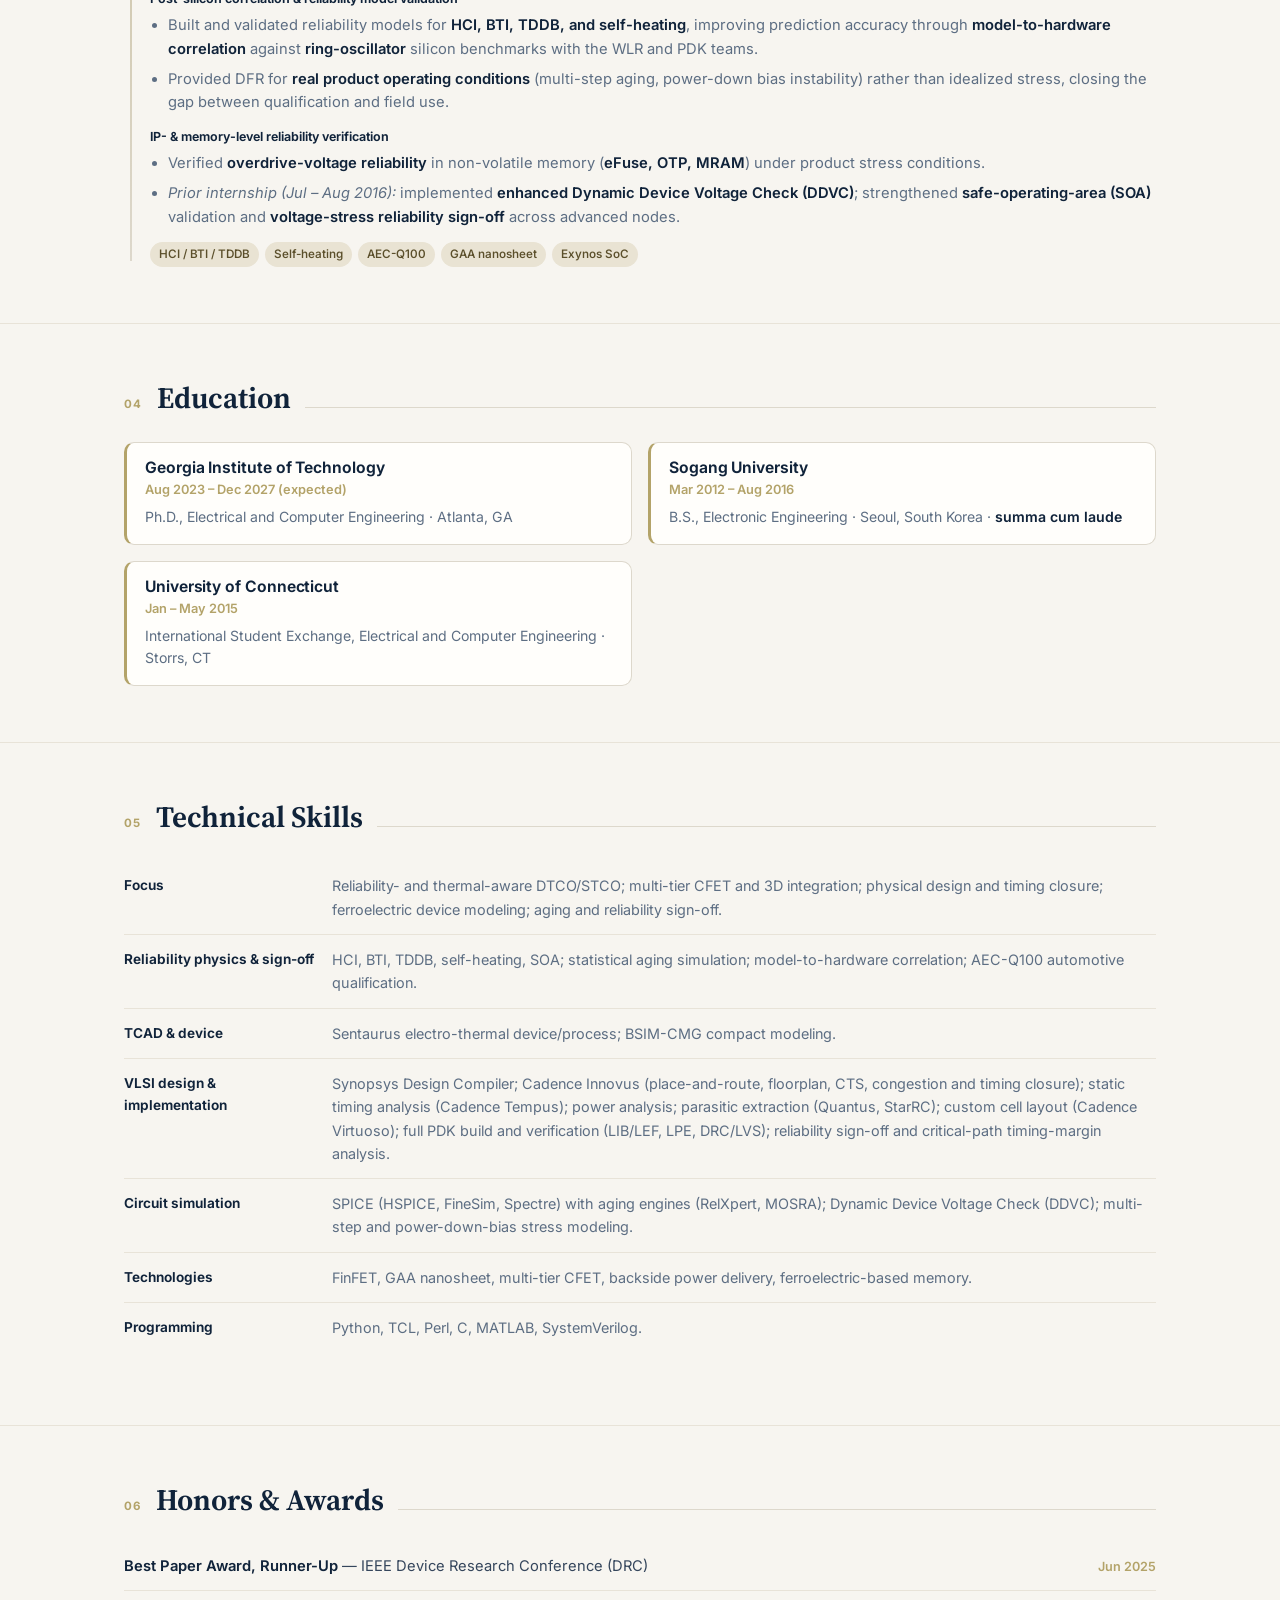
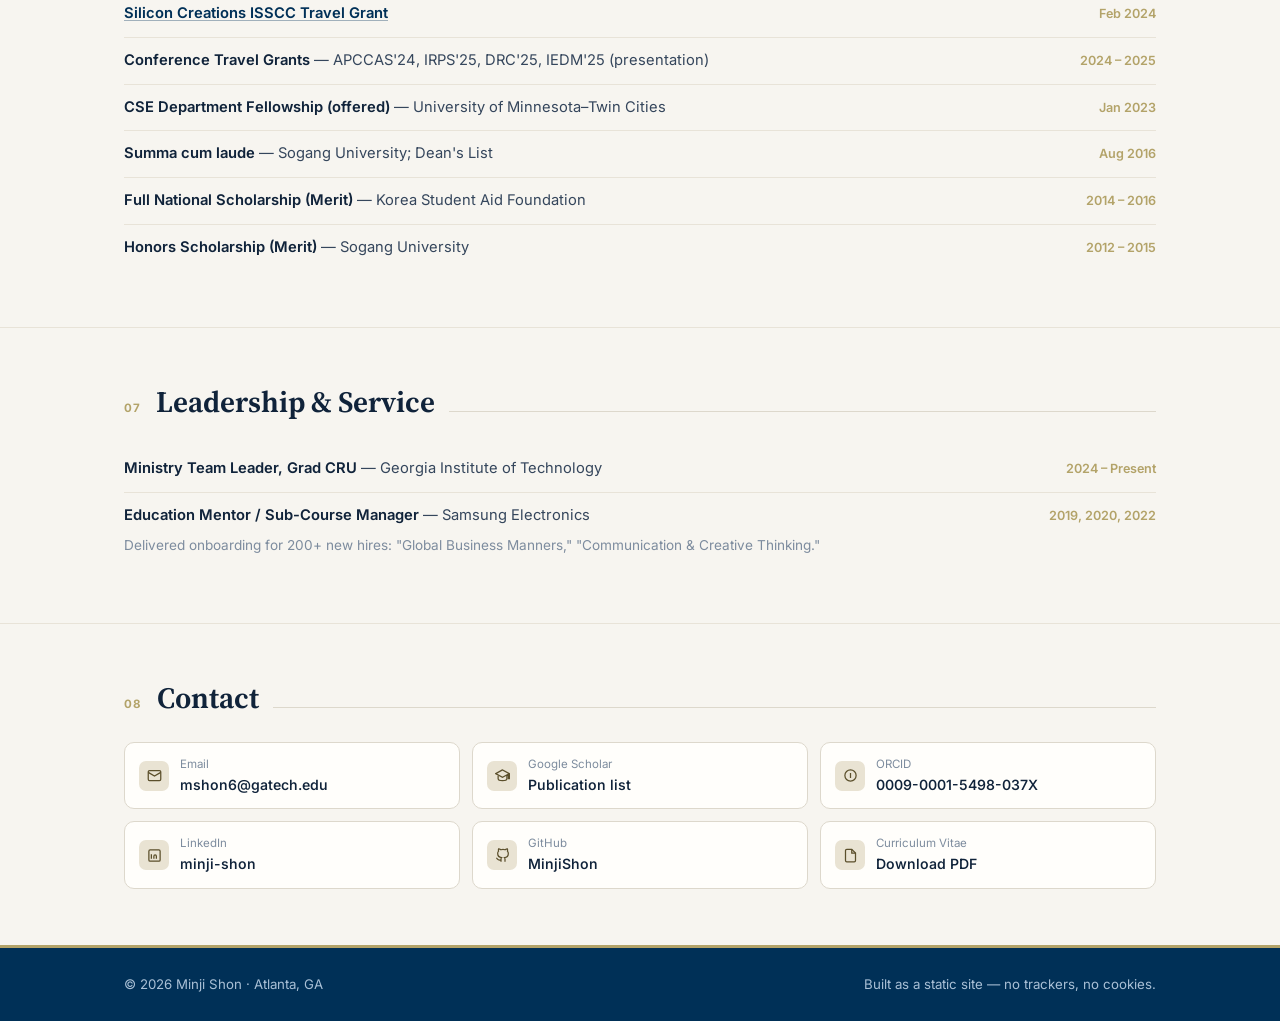
==== commit 133c0fe4: "Site: publication cross-references, tighter research bullets, PD in skills - GRA date corrected to "" ====
--- a/index.html
+++ b/index.html
@@ -187,6 +187,7 @@
             TCAD-calibrated device models and multi-tier standard-cell libraries that make academic
             DTCO research possible — cell- to block-level PPA and routing-congestion benchmarking on
             commercial Cadence/Synopsys flows, driven through a RISC-V core and a systolic array.
+            <span class="ref">[<a href="publications.html#L1">L1</a>, <a href="publications.html#L2">L2</a>, <a href="publications.html#L3">L3</a>]</span>
           </p>
         </div>
       </div>
@@ -202,6 +203,7 @@
             Device-to-system electro-thermal frameworks for multi-tier CFET and GAA nanosheet with
             backside power delivery — including GPU-accelerated multi-physics simulation and
             layout-resolved thermal analysis to address thermal constraints in 3D scaling.
+            <span class="ref">[<a href="publications.html#R1">R1</a>, <a href="publications.html#R2">R2</a>]</span>
           </p>
         </div>
       </div>
@@ -217,6 +219,7 @@
             Time-dependent Sentaurus models of the trap and polarization interplay in FeFET and
             Fe-NAND stacks, spanning gate-stack and channel-side interlayer engineering, with memory
             window, retention, and disturb quantified.
+            <span class="ref">[<a href="publications.html#F1">F1</a>, <a href="publications.html#F2">F2</a>, <a href="publications.html#F3">F3</a>, <a href="publications.html#F4">F4</a>]</span>
           </p>
         </div>
       </div>
@@ -232,6 +235,7 @@
             Digital compute-in-memory benchmarking on A5 CFET technology, extended to
             look-up-table-based power efficient design, targeting the memory wall across the memory
             pyramid.
+            <span class="ref">[<a href="publications.html#L4">L4</a>]</span>
           </p>
         </div>
       </div>
@@ -390,32 +394,42 @@
       <div class="t-entry">
         <div class="t-head">
           <h3>Graduate Research Assistant</h3>
-          <span class="t-date">Aug 2023 – Aug 2026</span>
+          <span class="t-date">Aug 2023 – Present</span>
           <span class="t-logo"><img src="assets/logos/gatech.png" alt="Georgia Tech"></span>
         </div>
         <div class="t-sub">Georgia Institute of Technology · Atlanta, GA · SRC Research Scholar (SPARC)</div>
         <div class="t-body">
           <ul>
-            <li><strong>Open CFET PDK, multi-tier CFET RTL-to-GDS flow &amp; DTCO/STCO</strong> —
-              TCAD-calibrated device models and an open-source CFET PDK (six 67-cell library variants)
-              taken through full RTL-to-GDS in commercial Cadence/Synopsys EDA; <strong>40% logic</strong>
-              and <strong>43% SRAM</strong> cell-footprint reduction from 2-tier to 4-tier, with cell-
-              to block-level PPA and routing-congestion benchmarking (RISC-V core, systolic array).</li>
+            <li><strong>Open-source CFET PDK and multi-tier DTCO/STCO</strong> —
+              TCAD-calibrated device models and the first open-source sequential-CFET PDK
+              (six 67-cell library variants) taken through a complete RTL-to-GDSII flow;
+              <strong>40% logic</strong> and <strong>43% SRAM</strong> cell-footprint reduction
+              from 2-tier to 4-tier. <span class="ref">[<a href="publications.html#L1">L1</a>, <a href="publications.html#L2">L2</a>, <a href="publications.html#L3">L3</a>]</span></li>
+            <li><strong>Block-level technology benchmark</strong> — a RISC-V core and a
+              16&times;16 systolic array through synthesis, place-and-route, and timing and power
+              analysis: CFET cut standard-cell area <strong>27.5%</strong> against a GAA-nanosheet
+              baseline for a <strong>14.5%</strong> power cost at iso-frequency, and a hybrid-row
+              track-mixing scheme (<strong>CFlex</strong>) closed a <strong>1.5 ns</strong> clock
+              that a dense-only library could not meet. <span class="ref">[<a href="publications.html#L1">L1</a>]</span></li>
             <li><strong>Reliability-aware co-optimization</strong> — device-to-circuit electro-thermal
               framework (TCAD to self-heating-aware compact model to ring-oscillator analysis) showing
-              that <strong>backside power delivery</strong> traps heat and costs
-              <strong>&gt;10% frequency degradation</strong> at overdrive; GPU-accelerated
-              multi-physics (DeepSim) extended to multi-tier CFET for layout-resolved analysis.</li>
-            <li><strong>Broader contributions across the memory pyramid</strong> — CFET digital
-              compute-in-memory (DCIM) addressing the memory wall, and ferroelectric gate-stack and
-              channel-side interlayer modeling in FeFET and Fe-NAND stacks, where a
-              gate-injection-layer stack <strong>more than doubles the memory window</strong>.</li>
+              that <strong>backside power delivery</strong> traps heat: over <strong>10%</strong>
+              ring-oscillator frequency degradation at 1.3 V, against under <strong>5%</strong> with
+              frontside delivery; GPU-accelerated multi-physics (DeepSim) extended to multi-tier CFET
+              for layout-resolved analysis. <span class="ref">[<a href="publications.html#R1">R1</a>, <a href="publications.html#R2">R2</a>]</span></li>
+            <li><strong>Memory devices and in-memory compute</strong> — CFET digital
+              compute-in-memory (DCIM) against the memory wall, and ferroelectric gate-stack and
+              channel-side interlayer modeling in FeFET and Fe-NAND, where a
+              gate-injection-layer stack <strong>more than doubles the memory window</strong>.
+              <span class="ref">[<a href="publications.html#L4">L4</a>, <a href="publications.html#F1">F1</a>, <a href="publications.html#F3">F3</a>, <a href="publications.html#F4">F4</a>]</span></li>
           </ul>
           <div class="tags">
             <span class="tag">CFET</span>
             <span class="tag">DTCO / STCO</span>
             <span class="tag">TCAD</span>
-            <span class="tag">RTL-to-GDS</span>
+            <span class="tag">RTL-to-GDSII</span>
+            <span class="tag">Physical design</span>
+            <span class="tag">STA</span>
             <span class="tag">Electro-thermal</span>
           </div>
         </div>
@@ -510,7 +524,8 @@
       <div class="skill-row">
         <dt>Focus</dt>
         <dd>Reliability- and thermal-aware DTCO/STCO; multi-tier CFET and 3D integration;
-          ferroelectric device modeling; aging and reliability sign-off.</dd>
+          physical design and timing closure; ferroelectric device modeling;
+          aging and reliability sign-off.</dd>
       </div>
       <div class="skill-row">
         <dt>Reliability physics &amp; sign-off</dt>
@@ -522,9 +537,12 @@
         <dd>Sentaurus electro-thermal device/process; BSIM-CMG compact modeling.</dd>
       </div>
       <div class="skill-row">
-        <dt>VLSI design</dt>
-        <dd>Cadence and Synopsys synthesis, P&amp;R, and reliability sign-off; full PDK build and
-          verification (LIB/LEF, LPE, DRC/LVS); critical-path timing-margin analysis.</dd>
+        <dt>VLSI design &amp; implementation</dt>
+        <dd>Synopsys Design Compiler; Cadence Innovus (place-and-route, floorplan, CTS,
+          congestion and timing closure); static timing analysis (Cadence Tempus); power analysis;
+          parasitic extraction (Quantus, StarRC); custom cell layout (Cadence Virtuoso);
+          full PDK build and verification (LIB/LEF, LPE, DRC/LVS); reliability sign-off and
+          critical-path timing-margin analysis.</dd>
       </div>
       <div class="skill-row">
         <dt>Circuit simulation</dt>
--- a/assets/style.css
+++ b/assets/style.css
@@ -530,3 +530,21 @@
   position: absolute; width: 1px; height: 1px; padding: 0; margin: -1px;
   overflow: hidden; clip: rect(0 0 0 0); white-space: nowrap; border: 0;
 }
+
+/* Publication cross-references, e.g. [L1, L2] linking to publications.html anchors */
+.ref {
+  font-size: .82em;
+  font-weight: 600;
+  letter-spacing: .01em;
+  white-space: nowrap;
+  color: var(--faint);
+}
+.ref a {
+  color: var(--accent);
+  text-decoration: none;
+  border-bottom: 1px dotted currentColor;
+}
+.ref a:hover,
+.ref a:focus-visible {
+  border-bottom-style: solid;
+}
